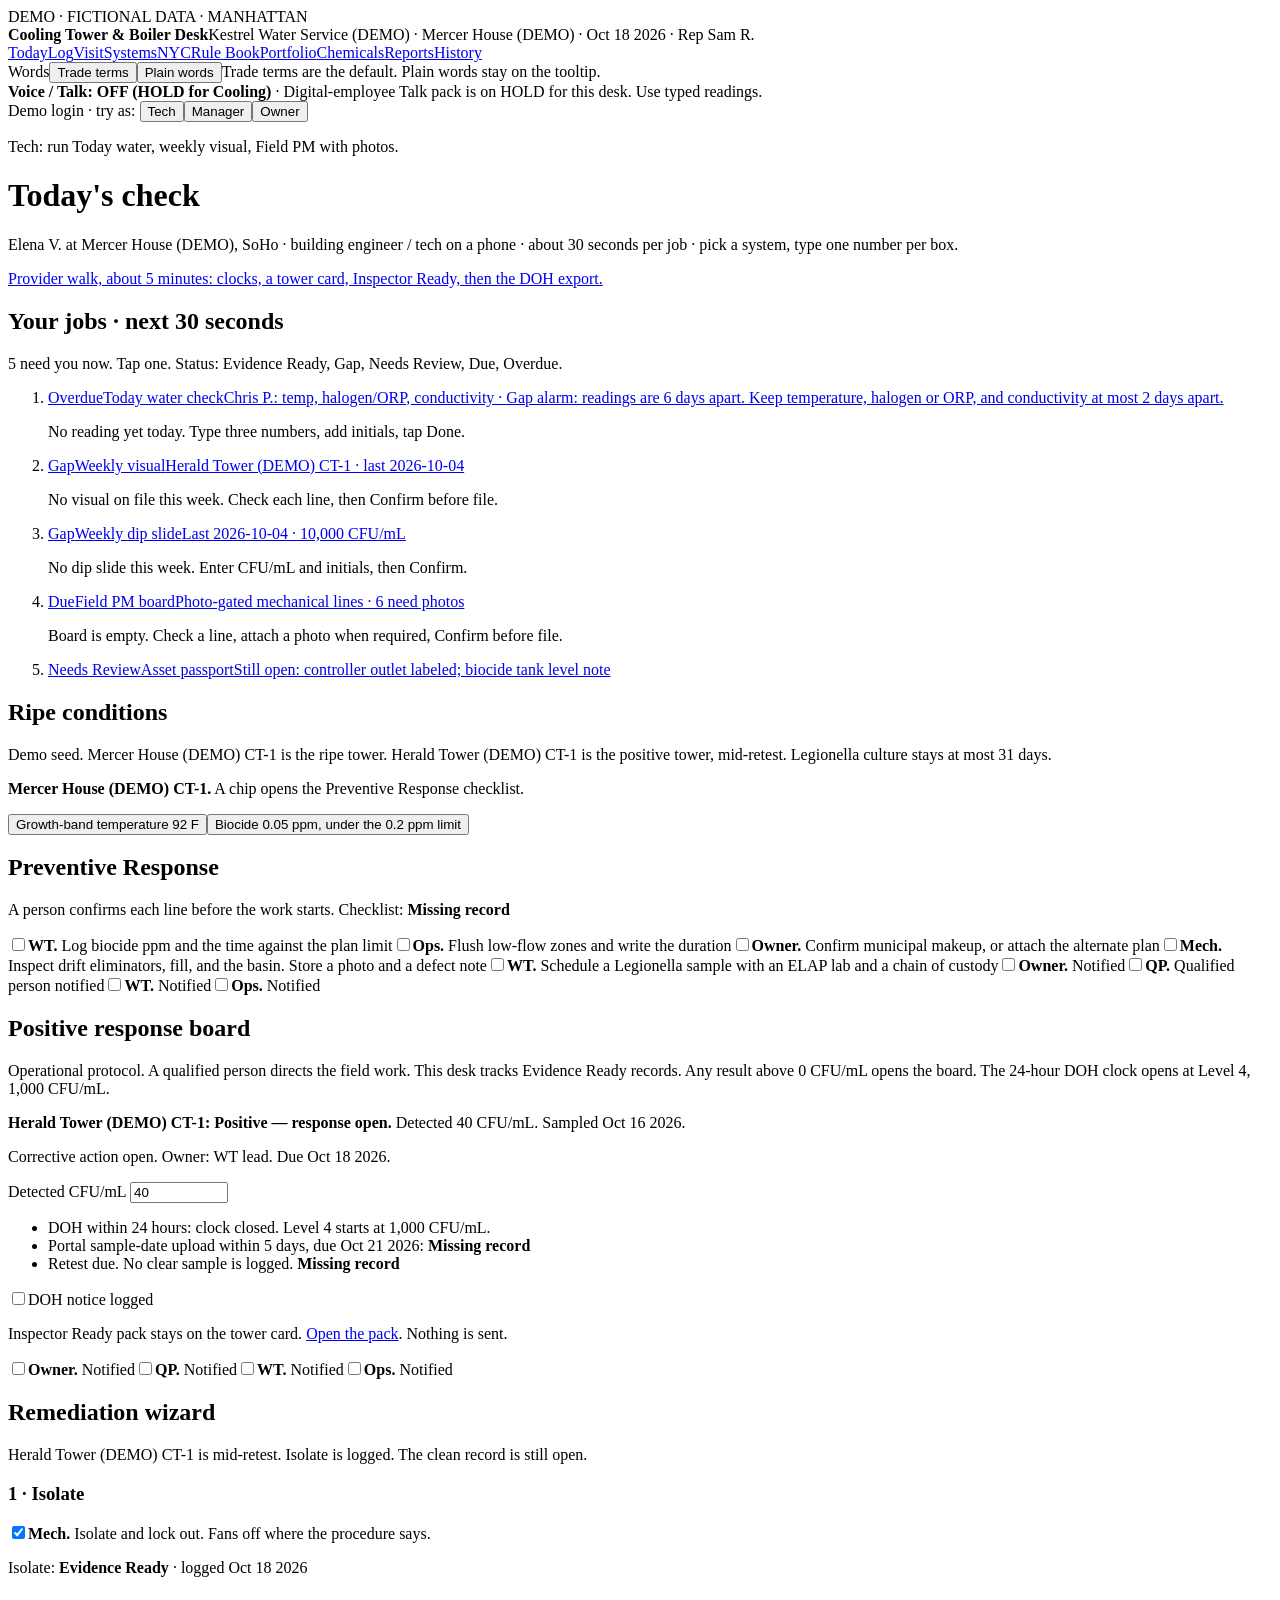
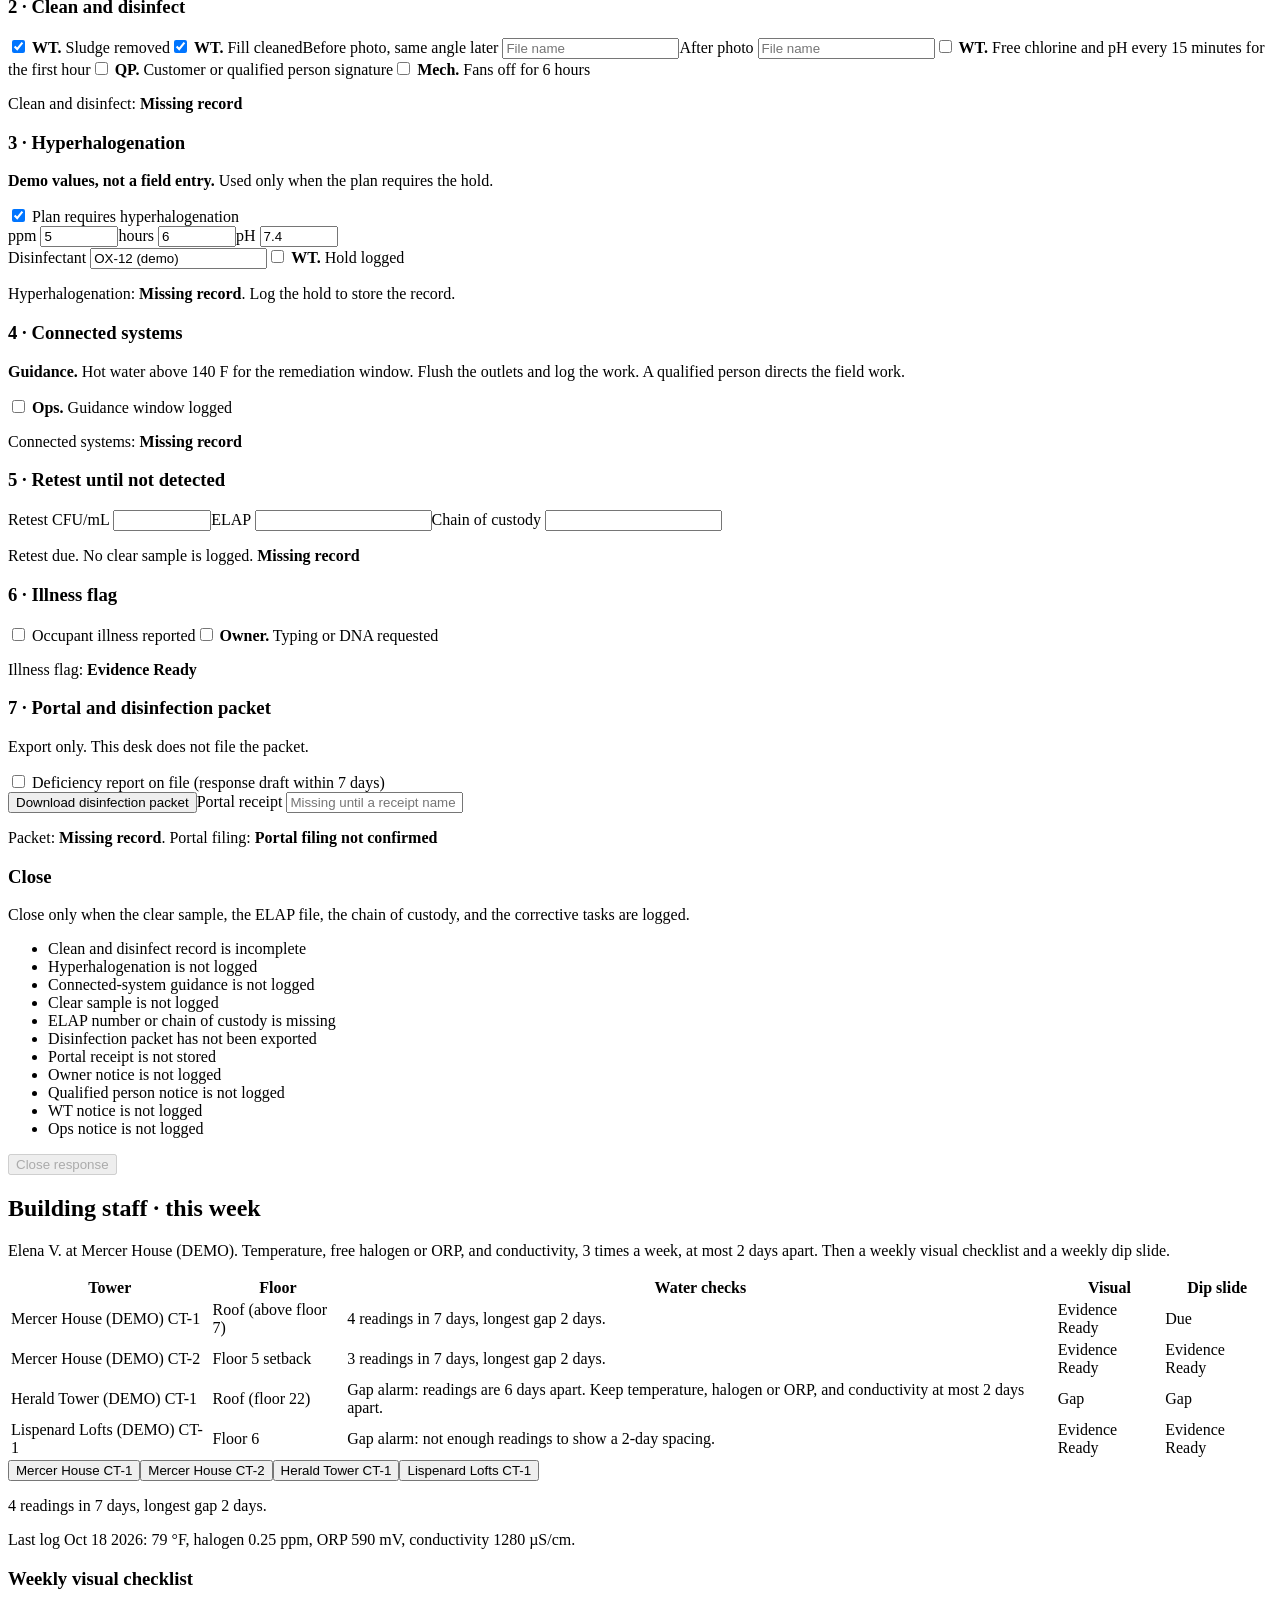
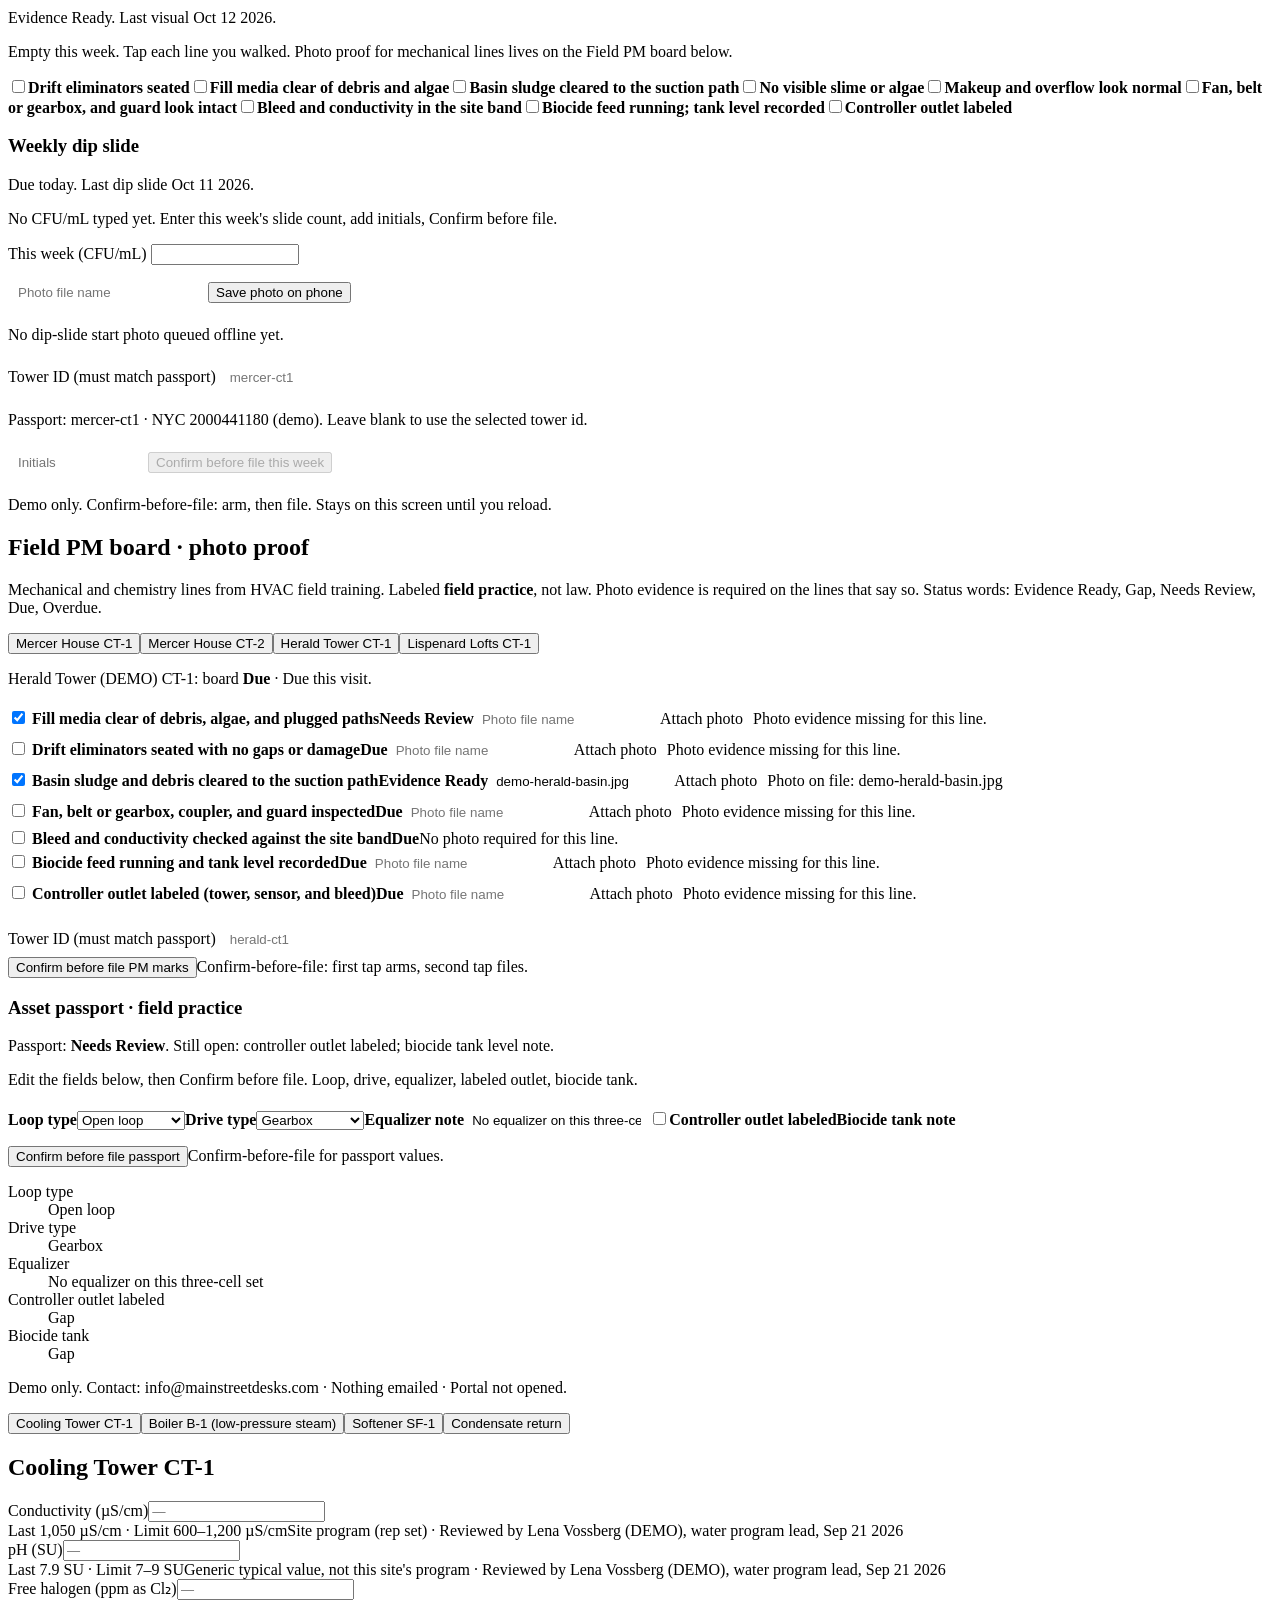
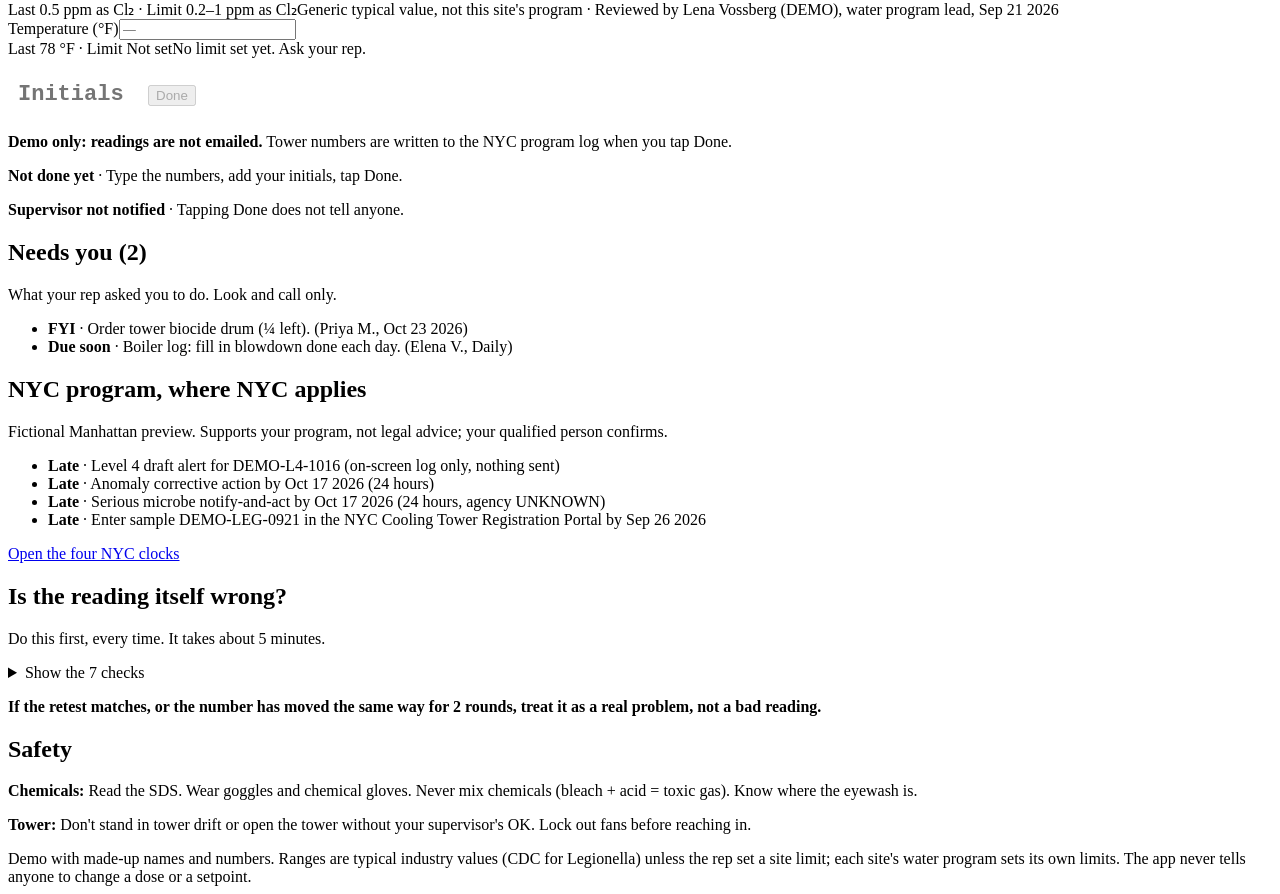
==== index.html @ 72e8cd44 "Publish Cooling Desk static demo (Rule Book PR #28 abe7188) Demo only, fictional data. Built from cl" ====
<!DOCTYPE html><html lang="en"><head><meta charSet="utf-8"/><meta name="viewport" content="width=device-width, initial-scale=1"/><link rel="stylesheet" href="/cooling-desk-demo/assets/index-Dlu_8GxB.css" data-precedence="default"/><title>Cooling Tower &amp; Boiler Desk</title><meta name="robots" content="noindex, nofollow, noarchive"/><meta property="og:image" content="/cooling-desk-demo/photos/share-1200x630.jpg"/><link rel="modulepreload" href="/cooling-desk-demo/assets/index-DWi6XUyh.js"/><link rel="modulepreload" href="/cooling-desk-demo/assets/status-q7ZFo-K3.js"/><link rel="modulepreload" href="/cooling-desk-demo/assets/react-Bwcq5O0Y.js"/><link rel="modulepreload" href="/cooling-desk-demo/assets/preload-helper-mCQ09NDj.js"/><link rel="modulepreload" href="/cooling-desk-demo/assets/link-CQP1Rr4Y.js"/><link rel="modulepreload" href="/cooling-desk-demo/assets/nyc-desk-ckcRdlSN.js"/><link rel="modulepreload" href="/cooling-desk-demo/assets/routes-BZ3eyLJe.js"/><link rel="modulepreload" href="/cooling-desk-demo/assets/nyc-program-DyBsyWYb.js"/><link rel="modulepreload" href="/cooling-desk-demo/assets/catalog-DqLY3z9L.js"/><link rel="modulepreload" href="/cooling-desk-demo/assets/field-pm-ClM4N1kb.js"/><link rel="modulepreload" href="/cooling-desk-demo/assets/trouble-Dst4PBCI.js"/><link rel="modulepreload" href="/cooling-desk-demo/assets/report-CVEdHFeo.js"/></head><body><div class="demo">DEMO · FICTIONAL DATA · MANHATTAN</div><header class="top"><b>Cooling Tower &amp; Boiler Desk</b><span>Kestrel Water Service (DEMO)<!-- --> · <!-- -->Mercer House (DEMO)<!-- --> · <!-- -->Oct 18 2026<!-- --> · Rep <!-- -->Sam R.</span></header><nav class="tabs" aria-label="Tabs"><a class="active" href="/cooling-desk-demo/" data-status="active" aria-current="page">Today</a><a href="/cooling-desk-demo/log">Log</a><a href="/cooling-desk-demo/visit">Visit</a><a href="/cooling-desk-demo/systems">Systems</a><a href="/cooling-desk-demo/nyc">NYC</a><a href="/cooling-desk-demo/rulebook">Rule Book</a><a href="/cooling-desk-demo/portfolio">Portfolio</a><a href="/cooling-desk-demo/chemicals">Chemicals</a><a href="/cooling-desk-demo/reports">Reports</a><a href="/cooling-desk-demo/history">History</a></nav><div class="vocab-bar" role="group" aria-label="Vocabulary"><span>Words</span><button type="button" aria-pressed="true">Trade terms</button><button type="button" aria-pressed="false">Plain words</button><span class="sub">Trade terms are the default. Plain words stay on the tooltip.</span></div><div class="talk-hold" data-testid="talk-hold" data-talk-enabled="false" role="status"><b>Voice / Talk: OFF (HOLD for Cooling)</b><span> · Digital-employee Talk pack is on HOLD for this desk. Use typed readings.</span></div><main><div class="demo-picker" data-demo-role-picker="one-tap" data-testid="demo-login"><span>Demo login · try as:</span> <button type="button" aria-pressed="true" data-testid="demo-role-tech">Tech</button><button type="button" aria-pressed="false" data-testid="demo-role-manager">Manager</button><button type="button" aria-pressed="false" data-testid="demo-role-owner">Owner</button><p class="sub" data-testid="demo-role-hint">Tech: run Today water, weekly visual, Field PM with photos.</p></div><!--$--><h1>Today&#x27;s check</h1><p class="sub">Elena V.<!-- --> at <!-- -->Mercer House (DEMO)<!-- -->, SoHo · building engineer / tech on a phone · about 30 seconds per job · pick a system, type one number per box.</p><p class="sub"><a href="/cooling-desk-demo/portfolio">Provider walk, about 5 minutes: clocks, a tower card, Inspector Ready, then the DOH export.</a></p><section class="card daily-jobs" aria-label="Today jobs" data-testid="daily-jobs"><h2>Your jobs · next 30 seconds</h2><p class="sub">5 need you now. Tap one. Status: Evidence Ready, Gap, Needs Review, Due, Overdue.</p><ol class="job-list"><li data-testid="job-water-check"><a href="/#today-water" class="job-link"><span class="job-word overdue">Overdue</span><span class="job-title">Today water check</span><span class="job-detail">Chris P.: temp, halogen/ORP, conductivity · Gap alarm: readings are 6 days apart. Keep temperature, halogen or ORP, and conductivity at most 2 days apart.</span></a><p class="empty-teach" data-testid="empty-water-check">No reading yet today. Type three numbers, add initials, tap Done.</p></li><li data-testid="job-weekly-visual"><a href="/#staff-week" class="job-link"><span class="job-word gap">Gap</span><span class="job-title">Weekly visual</span><span class="job-detail">Herald Tower (DEMO) CT-1 · last 2026-10-04</span></a><p class="empty-teach" data-testid="empty-weekly-visual">No visual on file this week. Check each line, then Confirm before file.</p></li><li data-testid="job-dip-slide"><a href="/#staff-week" class="job-link"><span class="job-word gap">Gap</span><span class="job-title">Weekly dip slide</span><span class="job-detail">Last 2026-10-04 · 10,000 CFU/mL</span></a><p class="empty-teach" data-testid="empty-dip-slide">No dip slide this week. Enter CFU/mL and initials, then Confirm.</p></li><li data-testid="job-field-pm"><a href="/#field-pm" class="job-link"><span class="job-word due">Due</span><span class="job-title">Field PM board</span><span class="job-detail">Photo-gated mechanical lines · 6 need photos</span></a><p class="empty-teach" data-testid="empty-field-pm">Board is empty. Check a line, attach a photo when required, Confirm before file.</p></li><li data-testid="job-passport"><a href="/#field-pm" class="job-link"><span class="job-word review">Needs Review</span><span class="job-title">Asset passport</span><span class="job-detail">Still open: controller outlet labeled; biocide tank level note</span></a></li></ol></section><section class="card" id="ripe" aria-label="Ripe conditions" data-testid="ripe-strip"><h2>Ripe conditions</h2><p>Demo seed. <!-- -->Mercer House (DEMO)<!-- --> <!-- -->CT-1<!-- --> is the ripe tower. <!-- -->Herald Tower (DEMO)<!-- --> <!-- -->CT-1<!-- --> is the positive tower, mid-retest. Legionella culture stays at most 31 days.</p><p><b>Mercer House (DEMO)<!-- --> <!-- -->CT-1<!-- -->.</b> A chip opens the Preventive Response checklist.</p><div class="row"><button type="button" class="chip amber" data-testid="ripe-temp">Growth-band temperature 92 F</button><button type="button" class="chip red" data-testid="ripe-biocide">Biocide 0.05 ppm, under the 0.2 ppm limit</button></div></section><section class="card" id="preventive" aria-label="Preventive Response" data-testid="preventive-response"><h2>Preventive Response</h2><p>A person confirms each line before the work starts. Checklist: <b>Missing record</b></p><label class="row"><input type="checkbox"/><b>WT<!-- -->.</b> <!-- -->Log biocide ppm and the time against the plan limit</label><label class="row"><input type="checkbox"/><b>Ops<!-- -->.</b> <!-- -->Flush low-flow zones and write the duration</label><label class="row"><input type="checkbox"/><b>Owner<!-- -->.</b> <!-- -->Confirm municipal makeup, or attach the alternate plan</label><label class="row"><input type="checkbox"/><b>Mech<!-- -->.</b> <!-- -->Inspect drift eliminators, fill, and the basin. Store a photo and a defect note</label><label class="row"><input type="checkbox"/><b>WT<!-- -->.</b> <!-- -->Schedule a Legionella sample with an ELAP lab and a chain of custody</label><label class="row"><input type="checkbox"/><b>Owner<!-- -->.</b> <!-- -->Notified</label><label class="row"><input type="checkbox"/><b>QP<!-- -->.</b> <!-- -->Qualified person notified</label><label class="row"><input type="checkbox"/><b>WT<!-- -->.</b> <!-- -->Notified</label><label class="row"><input type="checkbox"/><b>Ops<!-- -->.</b> <!-- -->Notified</label></section><section class="card" id="positive-board" aria-label="Positive response board" data-testid="positive-board"><h2>Positive response board</h2><p>Operational protocol. A qualified person directs the field work. This desk tracks Evidence Ready records. Any result above 0 CFU/mL opens the board. The 24-hour DOH clock opens at Level 4, 1,000 CFU/mL.</p><p><b>Herald Tower (DEMO)<!-- --> <!-- -->CT-1<!-- -->: <!-- -->Positive — response open<!-- -->.</b> Detected <!-- -->40<!-- --> CFU/mL. Sampled <!-- -->Oct 16 2026<!-- -->.</p><p>Corrective action open. Owner: WT lead. Due <!-- -->Oct 18 2026<!-- -->.</p><label>Detected CFU/mL <input aria-label="Detected CFU" style="width:90px" value="40"/></label><ul><li>DOH within 24 hours: clock closed. Level 4 starts at 1,000 CFU/mL.</li><li>Portal sample-date upload within 5 days, due <!-- -->Oct 21 2026<!-- -->: <b>Missing record</b></li><li>Retest due. No clear sample is logged.<!-- --> <b>Missing record</b></li></ul><label class="row"><input type="checkbox"/>DOH notice logged</label><p>Inspector Ready pack stays on the tower card. <a href="/cooling-desk-demo/portfolio#inspector">Open the pack</a>. Nothing is sent.</p><label class="row"><input type="checkbox"/><b>Owner<!-- -->.</b> Notified</label><label class="row"><input type="checkbox"/><b>QP<!-- -->.</b> Notified</label><label class="row"><input type="checkbox"/><b>WT<!-- -->.</b> Notified</label><label class="row"><input type="checkbox"/><b>Ops<!-- -->.</b> Notified</label></section><section class="card" id="remediation" aria-label="Remediation wizard" data-testid="remediation-wizard"><h2>Remediation wizard</h2><p>Herald Tower (DEMO)<!-- --> <!-- -->CT-1<!-- --> is mid-retest. Isolate is logged. The clean record is still open.</p><h3>1 · Isolate</h3><label class="row"><input type="checkbox" checked=""/><b>Mech.</b> Isolate and lock out. Fans off where the procedure says.</label><p>Isolate: <b>Evidence Ready</b> · logged Oct 18 2026</p><h3>2 · Clean and disinfect</h3><label class="row"><input type="checkbox" checked=""/> <b>WT.</b> Sludge removed</label><label class="row"><input type="checkbox" checked=""/> <b>WT.</b> Fill cleaned</label><label>Before photo, same angle later <input aria-label="Before photo" placeholder="File name" value=""/></label><label>After photo <input aria-label="After photo" placeholder="File name" value=""/></label><label class="row"><input type="checkbox"/> <b>WT.</b> Free chlorine and pH every 15 minutes for the first hour</label><label class="row"><input type="checkbox"/> <b>QP.</b> Customer or qualified person signature</label><label class="row"><input type="checkbox"/> <b>Mech.</b> Fans off for 6 hours</label><p>Clean and disinfect: <b>Missing record</b></p><h3>3 · Hyperhalogenation</h3><p><b>Demo values, not a field entry.</b> Used only when the plan requires the hold.</p><label class="row"><input type="checkbox" checked=""/> Plan requires hyperhalogenation</label><div class="row"><label>ppm <input aria-label="Hyper ppm" style="width:70px" value="5"/></label><label>hours <input aria-label="Hyper hours" style="width:70px" value="6"/></label><label>pH <input aria-label="Hyper pH" style="width:70px" value="7.4"/></label></div><label>Disinfectant <input aria-label="Disinfectant" value="OX-12 (demo)"/></label><label class="row"><input type="checkbox"/> <b>WT.</b> Hold logged</label><p>Hyperhalogenation: <b>Missing record</b>. <!-- -->Log the hold to store the record.</p><h3>4 · Connected systems</h3><p><b>Guidance.</b> Hot water above 140 F for the remediation window. Flush the outlets and log the work. A qualified person directs the field work.</p><label class="row"><input type="checkbox"/> <b>Ops.</b> Guidance window logged</label><p>Connected systems: <b>Missing record</b></p><h3>5 · Retest until not detected</h3><div class="row"><label>Retest CFU/mL <input aria-label="Retest CFU" style="width:90px" value=""/></label><label>ELAP <input aria-label="Retest ELAP" value=""/></label><label>Chain of custody <input aria-label="Retest chain of custody" value=""/></label></div><p>Retest due. No clear sample is logged.<!-- --> <b>Missing record</b></p><h3>6 · Illness flag</h3><label class="row"><input type="checkbox"/> Occupant illness reported</label><label class="row"><input type="checkbox"/> <b>Owner.</b> Typing or DNA requested</label><p>Illness flag: <b>Evidence Ready</b></p><h3>7 · Portal and disinfection packet</h3><p>Export only. This desk does not file the packet.</p><label class="row"><input type="checkbox"/> Deficiency report on file (response draft within 7 days)</label><div class="row"><button type="button" class="btn">Download disinfection packet</button><label>Portal receipt <input aria-label="Portal receipt" placeholder="Missing until a receipt name is stored" value=""/></label></div><p>Packet: <b>Missing record</b>. Portal filing: <b>Portal filing not confirmed</b></p><h3>Close</h3><p>Close only when the clear sample, the ELAP file, the chain of custody, and the corrective tasks are logged.</p><ul data-testid="close-gaps"><li>Clean and disinfect record is incomplete</li><li>Hyperhalogenation is not logged</li><li>Connected-system guidance is not logged</li><li>Clear sample is not logged</li><li>ELAP number or chain of custody is missing</li><li>Disinfection packet has not been exported</li><li>Portal receipt is not stored</li><li>Owner notice is not logged</li><li>Qualified person notice is not logged</li><li>WT notice is not logged</li><li>Ops notice is not logged</li></ul><button type="button" class="btn primary" disabled="">Close response</button></section><div id="staff-week"><section class="card" aria-label="Building staff week" data-testid="staff-week"><h2>Building staff · this week</h2><p>Elena V.<!-- --> at <!-- -->Mercer House (DEMO)<!-- -->. Temperature, free halogen or ORP, and conductivity, 3 times a week, at most 2 days apart. Then a weekly visual checklist and a weekly dip slide.</p><div class="scroll"><table><thead><tr><th>Tower</th><th>Floor</th><th>Water checks</th><th>Visual</th><th>Dip slide</th></tr></thead><tbody><tr><td>Mercer House (DEMO)<!-- --> <!-- -->CT-1</td><td>Roof (above floor 7)</td><td>4 readings in 7 days, longest gap 2 days.</td><td>Evidence Ready</td><td>Due</td></tr><tr><td>Mercer House (DEMO)<!-- --> <!-- -->CT-2</td><td>Floor 5 setback</td><td>3 readings in 7 days, longest gap 2 days.</td><td>Evidence Ready</td><td>Evidence Ready</td></tr><tr><td>Herald Tower (DEMO)<!-- --> <!-- -->CT-1</td><td>Roof (floor 22)</td><td>Gap alarm: readings are 6 days apart. Keep temperature, halogen or ORP, and conductivity at most 2 days apart.</td><td>Gap</td><td>Gap</td></tr><tr><td>Lispenard Lofts (DEMO)<!-- --> <!-- -->CT-1</td><td>Floor 6</td><td>Gap alarm: not enough readings to show a 2-day spacing.</td><td>Evidence Ready</td><td>Evidence Ready</td></tr></tbody></table></div><div class="sys-pick" role="group" aria-label="Tower for this week"><button type="button" aria-pressed="true">Mercer House<!-- --> <!-- -->CT-1</button><button type="button" aria-pressed="false">Mercer House<!-- --> <!-- -->CT-2</button><button type="button" aria-pressed="false">Herald Tower<!-- --> <!-- -->CT-1</button><button type="button" aria-pressed="false">Lispenard Lofts<!-- --> <!-- -->CT-1</button></div><p data-testid="gap-ok">4 readings in 7 days, longest gap 2 days.</p><p>Last log <!-- -->Oct 18 2026<!-- -->: <!-- -->79<!-- --> °F, halogen <!-- -->0.25<!-- --> ppm, ORP <!-- -->590<!-- --> mV, conductivity <!-- -->1280<!-- --> µS/cm.</p><h3>Weekly visual checklist</h3><p>Evidence Ready. Last visual Oct 12 2026.</p><p class="empty-teach" data-testid="visual-empty">Empty this week. Tap each line you walked. Photo proof for mechanical lines lives on the Field PM board below.</p><label class="row" style="font-weight:600"><input type="checkbox"/>Drift eliminators seated</label><label class="row" style="font-weight:600"><input type="checkbox"/>Fill media clear of debris and algae</label><label class="row" style="font-weight:600"><input type="checkbox"/>Basin sludge cleared to the suction path</label><label class="row" style="font-weight:600"><input type="checkbox"/>No visible slime or algae</label><label class="row" style="font-weight:600"><input type="checkbox"/>Makeup and overflow look normal</label><label class="row" style="font-weight:600"><input type="checkbox"/>Fan, belt or gearbox, and guard look intact</label><label class="row" style="font-weight:600"><input type="checkbox"/>Bleed and conductivity in the site band</label><label class="row" style="font-weight:600"><input type="checkbox"/>Biocide feed running; tank level recorded</label><label class="row" style="font-weight:600"><input type="checkbox"/>Controller outlet labeled</label><h3>Weekly dip slide</h3><p>Due today. Last dip slide Oct 11 2026.</p><p class="empty-teach" data-testid="dip-empty">No CFU/mL typed yet. Enter this week&#x27;s slide count, add initials, Confirm before file.</p><label>This week (CFU/mL)<!-- --> <input aria-label="Dip slide" inputMode="numeric" style="width:140px" value=""/></label><div class="row" style="margin-top:10px" data-testid="dip-photo-offline"><input aria-label="Dip slide start photo" placeholder="Photo file name" style="width:180px;padding:10px;border:2px solid var(--line);border-radius:10px" value=""/><button type="button" class="btn" data-testid="dip-photo-save">Save photo on phone</button></div><p class="sub" data-testid="dip-photo-state">No dip-slide start photo queued offline yet.</p><label style="display:block;margin-top:10px">Tower ID (must match passport)<!-- --> <input aria-label="Tower ID for save" data-testid="tower-id-input" placeholder="mercer-ct1" style="width:200px;padding:10px;border:2px solid var(--line);border-radius:10px" value=""/></label><p class="sub">Passport: <!-- -->mercer-ct1<!-- --> · NYC <!-- -->2000441180 (demo)<!-- -->. Leave blank to use the selected tower id.</p><div class="row" style="margin-top:10px"><input aria-label="Staff initials" placeholder="Initials" style="width:120px;padding:10px;border:2px solid var(--line);border-radius:10px" value=""/><button type="button" class="btn primary" data-testid="staff-week-confirm" disabled="">Confirm before file this week</button></div><p class="sub" data-testid="staff-week-state">Demo only. Confirm-before-file: arm, then file. Stays on this screen until you reload.</p></section></div><div id="field-pm"><section class="card" aria-label="Field PM checklist" data-testid="field-pm"><h2>Field PM board · photo proof</h2><p>Mechanical and chemistry lines from HVAC field training. Labeled <b>field practice</b>, not law. Photo evidence is required on the lines that say so. Status words: Evidence Ready, Gap, Needs Review, Due, Overdue.</p><div class="sys-pick" role="group" aria-label="Tower for field PM"><button type="button" aria-pressed="false">Mercer House<!-- --> <!-- -->CT-1</button><button type="button" aria-pressed="false">Mercer House<!-- --> <!-- -->CT-2</button><button type="button" aria-pressed="true">Herald Tower<!-- --> <!-- -->CT-1</button><button type="button" aria-pressed="false">Lispenard Lofts<!-- --> <!-- -->CT-1</button></div><p data-testid="field-pm-board">Herald Tower (DEMO)<!-- --> <!-- -->CT-1<!-- -->: board <b>Due</b> · Due this visit<!-- -->.</p><div class="row field-pm-row" data-testid="field-pm-fill"><label style="font-weight:600"><input type="checkbox" checked=""/> <!-- -->Fill media clear of debris, algae, and plugged paths</label><span class="job-word review" data-testid="field-pm-word-fill"><b>Needs Review</b></span><input aria-label="Photo for Fill media clear of debris, algae, and plugged paths" placeholder="Photo file name" style="width:160px;padding:8px;border:2px solid var(--line);border-radius:8px" value=""/><label class="btn" style="min-height:40px;padding:6px 10px">Attach photo<input type="file" accept="image/*" capture="environment" hidden="" data-testid="photo-file-fill"/></label><span class="sub">Photo evidence missing for this line.</span></div><div class="row field-pm-row" data-testid="field-pm-drift"><label style="font-weight:600"><input type="checkbox"/> <!-- -->Drift eliminators seated with no gaps or damage</label><span class="job-word due" data-testid="field-pm-word-drift"><b>Due</b></span><input aria-label="Photo for Drift eliminators seated with no gaps or damage" placeholder="Photo file name" style="width:160px;padding:8px;border:2px solid var(--line);border-radius:8px" value=""/><label class="btn" style="min-height:40px;padding:6px 10px">Attach photo<input type="file" accept="image/*" capture="environment" hidden="" data-testid="photo-file-drift"/></label><span class="sub">Photo evidence missing for this line.</span></div><div class="row field-pm-row" data-testid="field-pm-basin"><label style="font-weight:600"><input type="checkbox" checked=""/> <!-- -->Basin sludge and debris cleared to the suction path</label><span class="job-word ready" data-testid="field-pm-word-basin"><b>Evidence Ready</b></span><input aria-label="Photo for Basin sludge and debris cleared to the suction path" placeholder="Photo file name" style="width:160px;padding:8px;border:2px solid var(--line);border-radius:8px" value="demo-herald-basin.jpg"/><label class="btn" style="min-height:40px;padding:6px 10px">Attach photo<input type="file" accept="image/*" capture="environment" hidden="" data-testid="photo-file-basin"/></label><span class="sub">Photo on file: demo-herald-basin.jpg</span></div><div class="row field-pm-row" data-testid="field-pm-fan"><label style="font-weight:600"><input type="checkbox"/> <!-- -->Fan, belt or gearbox, coupler, and guard inspected</label><span class="job-word due" data-testid="field-pm-word-fan"><b>Due</b></span><input aria-label="Photo for Fan, belt or gearbox, coupler, and guard inspected" placeholder="Photo file name" style="width:160px;padding:8px;border:2px solid var(--line);border-radius:8px" value=""/><label class="btn" style="min-height:40px;padding:6px 10px">Attach photo<input type="file" accept="image/*" capture="environment" hidden="" data-testid="photo-file-fan"/></label><span class="sub">Photo evidence missing for this line.</span></div><div class="row field-pm-row" data-testid="field-pm-bleed"><label style="font-weight:600"><input type="checkbox"/> <!-- -->Bleed and conductivity checked against the site band</label><span class="job-word due" data-testid="field-pm-word-bleed"><b>Due</b></span><span class="sub">No photo required for this line.</span></div><div class="row field-pm-row" data-testid="field-pm-biocide"><label style="font-weight:600"><input type="checkbox"/> <!-- -->Biocide feed running and tank level recorded</label><span class="job-word due" data-testid="field-pm-word-biocide"><b>Due</b></span><input aria-label="Photo for Biocide feed running and tank level recorded" placeholder="Photo file name" style="width:160px;padding:8px;border:2px solid var(--line);border-radius:8px" value=""/><label class="btn" style="min-height:40px;padding:6px 10px">Attach photo<input type="file" accept="image/*" capture="environment" hidden="" data-testid="photo-file-biocide"/></label><span class="sub">Photo evidence missing for this line.</span></div><div class="row field-pm-row" data-testid="field-pm-controller"><label style="font-weight:600"><input type="checkbox"/> <!-- -->Controller outlet labeled (tower, sensor, and bleed)</label><span class="job-word due" data-testid="field-pm-word-controller"><b>Due</b></span><input aria-label="Photo for Controller outlet labeled (tower, sensor, and bleed)" placeholder="Photo file name" style="width:160px;padding:8px;border:2px solid var(--line);border-radius:8px" value=""/><label class="btn" style="min-height:40px;padding:6px 10px">Attach photo<input type="file" accept="image/*" capture="environment" hidden="" data-testid="photo-file-controller"/></label><span class="sub">Photo evidence missing for this line.</span></div><div class="row" style="margin-top:12px"><label style="display:block;margin-top:8px">Tower ID (must match passport)<!-- --> <input aria-label="Field PM tower ID" data-testid="field-pm-tower-id" placeholder="herald-ct1" style="width:200px;padding:10px;border:2px solid var(--line);border-radius:10px" value=""/></label><button type="button" class="btn primary" data-testid="field-pm-confirm">Confirm before file PM marks</button><span class="sub" data-testid="field-pm-confirm-state">Confirm-before-file: first tap arms, second tap files.</span></div><h3 id="passport">Asset passport · field practice</h3><p data-testid="passport-status">Passport: <b>Needs Review</b>. Still open: controller outlet labeled; biocide tank level note.</p><p class="empty-teach" data-testid="passport-empty">Edit the fields below, then Confirm before file. Loop, drive, equalizer, labeled outlet, biocide tank.</p><div class="grid two" data-testid="passport-editor"><label class="row" style="font-weight:600">Loop type<select aria-label="Loop type"><option value="">Gap · pick one</option><option value="open" selected="">Open loop</option><option value="closed">Closed loop</option></select></label><label class="row" style="font-weight:600">Drive type<select aria-label="Drive type"><option value="">Gap · pick one</option><option value="gearbox" selected="">Gearbox</option><option value="belt">Belt</option></select></label><label class="row" style="font-weight:600">Equalizer note<input aria-label="Equalizer note" style="flex:1;min-width:160px;padding:8px;border:2px solid var(--line);border-radius:8px" value="No equalizer on this three-cell set"/></label><label class="row" style="font-weight:600"><input type="checkbox"/>Controller outlet labeled</label><label class="row" style="font-weight:600">Biocide tank note<input aria-label="Biocide tank note" style="flex:1;min-width:160px;padding:8px;border:2px solid var(--line);border-radius:8px" value=""/></label></div><div class="row" style="margin-top:10px"><button type="button" class="btn primary" data-testid="passport-confirm">Confirm before file passport</button><span class="sub" data-testid="passport-confirm-state">Confirm-before-file for passport values.</span></div><dl class="asset-dl" data-testid="passport-fields"><div><dt>Loop type</dt><dd>Open loop</dd></div><div><dt>Drive type</dt><dd>Gearbox</dd></div><div><dt>Equalizer</dt><dd>No equalizer on this three-cell set</dd></div><div><dt>Controller outlet labeled</dt><dd>Gap</dd></div><div><dt>Biocide tank</dt><dd>Gap</dd></div></dl><p class="sub">Demo only. Contact: info@mainstreetdesks.com · Nothing emailed · Portal not opened.</p></section></div><div id="today-water"></div><div class="sys-pick" role="group" aria-label="System"><button type="button" aria-pressed="true">Cooling Tower CT-1<!-- --> </button><button type="button" aria-pressed="false">Boiler B-1 (low-pressure steam)<!-- --> </button><button type="button" aria-pressed="false">Softener SF-1<!-- --> </button><button type="button" aria-pressed="false">Condensate return<!-- --> </button></div><div class="grid two"><section class="card" aria-label="Cooling Tower CT-1" data-testid="today-water-card"><h2>Cooling Tower CT-1</h2><div class="reading"><label for="in-ct1-cond" title="Saltiness">Conductivity<!-- --> <span data-testid="unit">(<!-- -->µS/cm<!-- -->)</span></label><span></span><input id="in-ct1-cond" inputMode="decimal" placeholder="—" value=""/><div class="meta">Last <!-- -->1,050 µS/cm<!-- --> · Limit <!-- -->600–1,200<!-- --> µS/cm<span class="limit-src" data-testid="limit-src">Site program (rep set) · Reviewed by Lena Vossberg (DEMO), water program lead, Sep 21 2026</span></div></div><div class="reading"><label for="in-ct1-ph" title="pH">pH<!-- --> <span data-testid="unit">(<!-- -->SU<!-- -->)</span></label><span></span><input id="in-ct1-ph" inputMode="decimal" placeholder="—" value=""/><div class="meta">Last <!-- -->7.9 SU<!-- --> · Limit <!-- -->7–9<!-- --> SU<span class="limit-src" data-testid="limit-src">Generic typical value, not this site&#x27;s program · Reviewed by Lena Vossberg (DEMO), water program lead, Sep 21 2026</span></div></div><div class="reading"><label for="in-ct1-fah" title="Bug killer">Free halogen<!-- --> <span data-testid="unit">(<!-- -->ppm as Cl₂<!-- -->)</span></label><span></span><input id="in-ct1-fah" inputMode="decimal" placeholder="—" value=""/><div class="meta">Last <!-- -->0.5 ppm as Cl₂<!-- --> · Limit <!-- -->0.2–1<!-- --> ppm as Cl₂<span class="limit-src" data-testid="limit-src">Generic typical value, not this site&#x27;s program · Reviewed by Lena Vossberg (DEMO), water program lead, Sep 21 2026</span></div></div><div class="reading"><label for="in-ct1-temp" title="Temperature">Temperature<!-- --> <span data-testid="unit">(<!-- -->°F<!-- -->)</span></label><span></span><input id="in-ct1-temp" inputMode="decimal" placeholder="—" value=""/><div class="meta">Last <!-- -->78 °F<!-- --> · Limit <!-- -->Not set<span class="limit-src" data-testid="limit-src">No limit set yet. Ask your rep.</span></div></div><div class="row" style="margin-top:14px"><input aria-label="Your initials" placeholder="Initials" style="font:700 22px IBM Plex Mono, monospace;width:120px;padding:10px;border:2px solid var(--line);border-radius:10px" value=""/><button type="button" class="btn primary" disabled="">Done</button></div><div class="send-state" data-testid="send-state" aria-live="polite"><p class="demo-note" data-testid="demo-not-stored"><b>Demo only: readings are not emailed.</b> <!-- -->Tower numbers are written to the NYC program log when you tap Done.</p><p data-testid="state-saved"><b>Not done yet</b> · <!-- -->Type the numbers, add your initials, tap Done.</p><p data-testid="state-notified"><b>Supervisor not notified</b> · <!-- -->Tapping Done does not tell anyone.</p></div></section><div><section class="card" aria-label="Needs you"><h2>Needs you (2)</h2><p>What your rep asked you to do. Look and call only.</p><ul><li><b data-tag="FYI">FYI</b> · <!-- -->Order tower biocide drum (¼ left).<!-- --> (<!-- -->Priya M.<!-- -->, <!-- -->Oct 23 2026<!-- -->)</li><li><b data-tag="Due soon">Due soon</b> · <!-- -->Boiler log: fill in blowdown done each day.<!-- --> (<!-- -->Elena V.<!-- -->, <!-- -->Daily<!-- -->)</li></ul></section><section class="card" aria-label="NYC program"><h2>NYC program, where NYC applies</h2><p>Fictional Manhattan preview. <!-- -->Supports your program, not legal advice; your qualified person confirms.</p><ul><li><b>Late</b> · <!-- -->Level 4 draft alert for DEMO-L4-1016 (on-screen log only, nothing sent)</li><li><b>Late</b> · <!-- -->Anomaly corrective action by Oct 17 2026 (24 hours)</li><li><b>Late</b> · <!-- -->Serious microbe notify-and-act by Oct 17 2026 (24 hours, agency UNKNOWN)</li><li><b>Late</b> · <!-- -->Enter sample DEMO-LEG-0921 in the NYC Cooling Tower Registration Portal by Sep 26 2026</li></ul><p><a href="/cooling-desk-demo/nyc#four-clocks">Open the four NYC clocks</a></p></section><section class="card" id="bad-reads" aria-label="Is the reading itself wrong?"><h2>Is the reading itself wrong?</h2><p>Do this first, every time. It takes about 5 minutes.</p><details class="why" data-testid="bad-reads-help"><summary>Show the 7 checks</summary><ul><li>Take a fresh sample. Use a clean bottle rinsed 3 times with the same water. Let the line run about 30 seconds first. Test within 15 minutes (typical). free halogen and sulfite go bad fast. Fill to the top with no air bubbles.</li><li>Check the reagents. Look at the expiration date. Did it change color? Was it stored hot or frozen? If it&#x27;s old, use a new pack.</li><li>Check the meter. Is the probe clean and wet? Was it calibrated when the rep&#x27;s sheet says (pH buffers 4/7/10 are typical; use the conductivity standard your rep gave you)? Is the battery OK?</li><li>Check the temperature. A hot boiler sample must go through the sample cooler first, to room temperature. Hot water reads wrong and can burn you.</li><li>Controller vs handheld: if the two disagree by more than the rep&#x27;s limit (about 10% is typical until the rep sets it), trust neither. Write down both numbers and call the rep. Don&#x27;t recalibrate the controller unless the rep trained you to.</li><li>Known mix-ups (typical): high sulfite or manganese can make a free halogen test read high. Strong color or cloudiness can throw off color tests. If the sample looks odd, write it down.</li><li>Same answer twice? It&#x27;s real. Go to the checks.</li></ul></details><p><b>If the retest matches, or the number has moved the same way for 2 rounds, treat it as a real problem, not a bad reading.</b></p></section><section class="safety" aria-label="Safety"><h2>Safety</h2><p><b>Chemicals<!-- -->:</b> <!-- -->Read the SDS. Wear goggles and chemical gloves. Never mix chemicals (bleach + acid = toxic gas). Know where the eyewash is.</p><p><b>Tower<!-- -->:</b> <!-- -->Don&#x27;t stand in tower drift or open the tower without your supervisor&#x27;s OK. Lock out fans before reaching in.</p></section></div></div><script>(function(a,f){let l;try{l=JSON.parse(sessionStorage.getItem(a)||"{}")}catch{return}const n=l?.[f||history.state?.__TSR_key];let c=!1;for(const t in n){const e=n[t],o=e?.scrollX,s=e?.scrollY;if(Number.isFinite(o)&&Number.isFinite(s)){if(t==="window")scrollTo(o,s),c=!0;else if(t)try{const r=document.querySelector(t);r&&(r.scrollLeft=o,r.scrollTop=s)}catch{}}}if(c)return;const i=location.hash.slice(1);if(i){const t=history.state?.__hashScrollIntoViewOptions??!0;if(t){const e=document.getElementById(i);e&&e.scrollIntoView(t)}return}scrollTo(0,0)})("tsr-scroll-restoration-v1_3");document.currentScript.remove()</script><!--/$--><footer class="foot no-print-keep">Demo with made-up names and numbers. Ranges are typical industry values (CDC for Legionella) unless the rep set a site limit; each site&#x27;s water program sets its own limits. The app never tells anyone to change a dose or a setpoint.</footer></main><script data-tsr-stream-part="">(self.$R=self.$R||{})["tsr"]=[];self.$_TSR={h(){this.hydrated=!0,this.c()},e(){this.streamEnded=!0,this.c()},c(){this.hydrated&&this.streamEnded&&(delete self.$_TSR,delete self.$R.tsr)},p(e){this.initialized?e():this.buffer.push(e)},buffer:[]};$_TSR.router=($R=>$R[0]={manifest:$R[1]={routes:$R[2]={__root__:$R[3]={preloads:$R[4]=["/cooling-desk-demo/assets/index-DWi6XUyh.js","/cooling-desk-demo/assets/status-q7ZFo-K3.js","/cooling-desk-demo/assets/react-Bwcq5O0Y.js","/cooling-desk-demo/assets/preload-helper-mCQ09NDj.js","/cooling-desk-demo/assets/link-CQP1Rr4Y.js","/cooling-desk-demo/assets/nyc-desk-ckcRdlSN.js"],scripts:$R[5]=[$R[6]={attrs:$R[7]={type:"module",async:!0,src:"/cooling-desk-demo/assets/index-DWi6XUyh.js"}}],css:$R[8]=["/cooling-desk-demo/assets/index-Dlu_8GxB.css"]},"/":$R[9]={preloads:$R[10]=["/cooling-desk-demo/assets/routes-BZ3eyLJe.js","/cooling-desk-demo/assets/nyc-program-DyBsyWYb.js","/cooling-desk-demo/assets/catalog-DqLY3z9L.js","/cooling-desk-demo/assets/field-pm-ClM4N1kb.js","/cooling-desk-demo/assets/trouble-Dst4PBCI.js","/cooling-desk-demo/assets/report-CVEdHFeo.js"]}}},matches:$R[11]=[$R[12]={i:"__root__ ",u:1793285258589,s:"success",ssr:!0},$R[13]={i:"  ",u:1793285258589,s:"success",ssr:!0}]})($R["tsr"]);$_TSR.e();{let s=document.currentScript,p;while((p=s.previousElementSibling)&&p.hasAttribute('data-tsr-stream-part'))p.remove();s.remove()}</script><script type="module" async="" src="/cooling-desk-demo/assets/index-DWi6XUyh.js"></script><script>document.currentScript.remove();/*$tsr-stream-boundary*/</script></body></html>
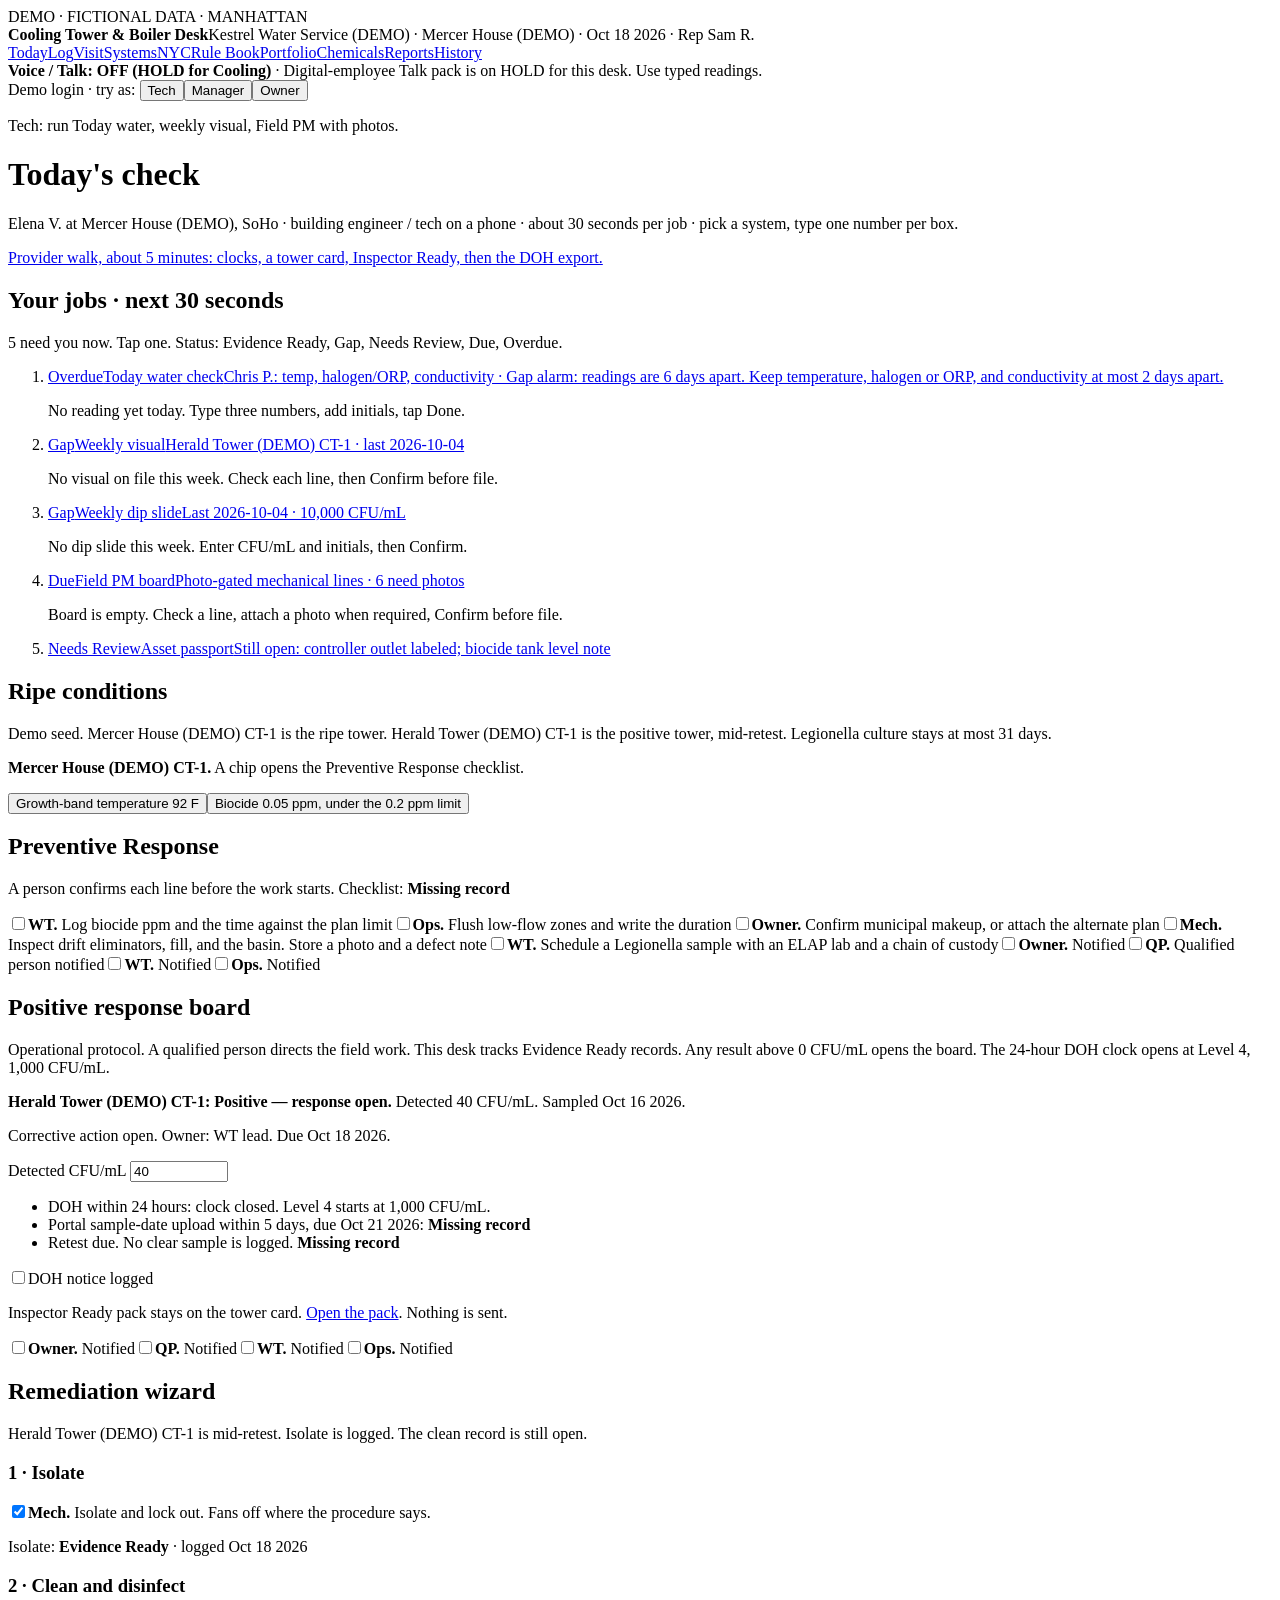
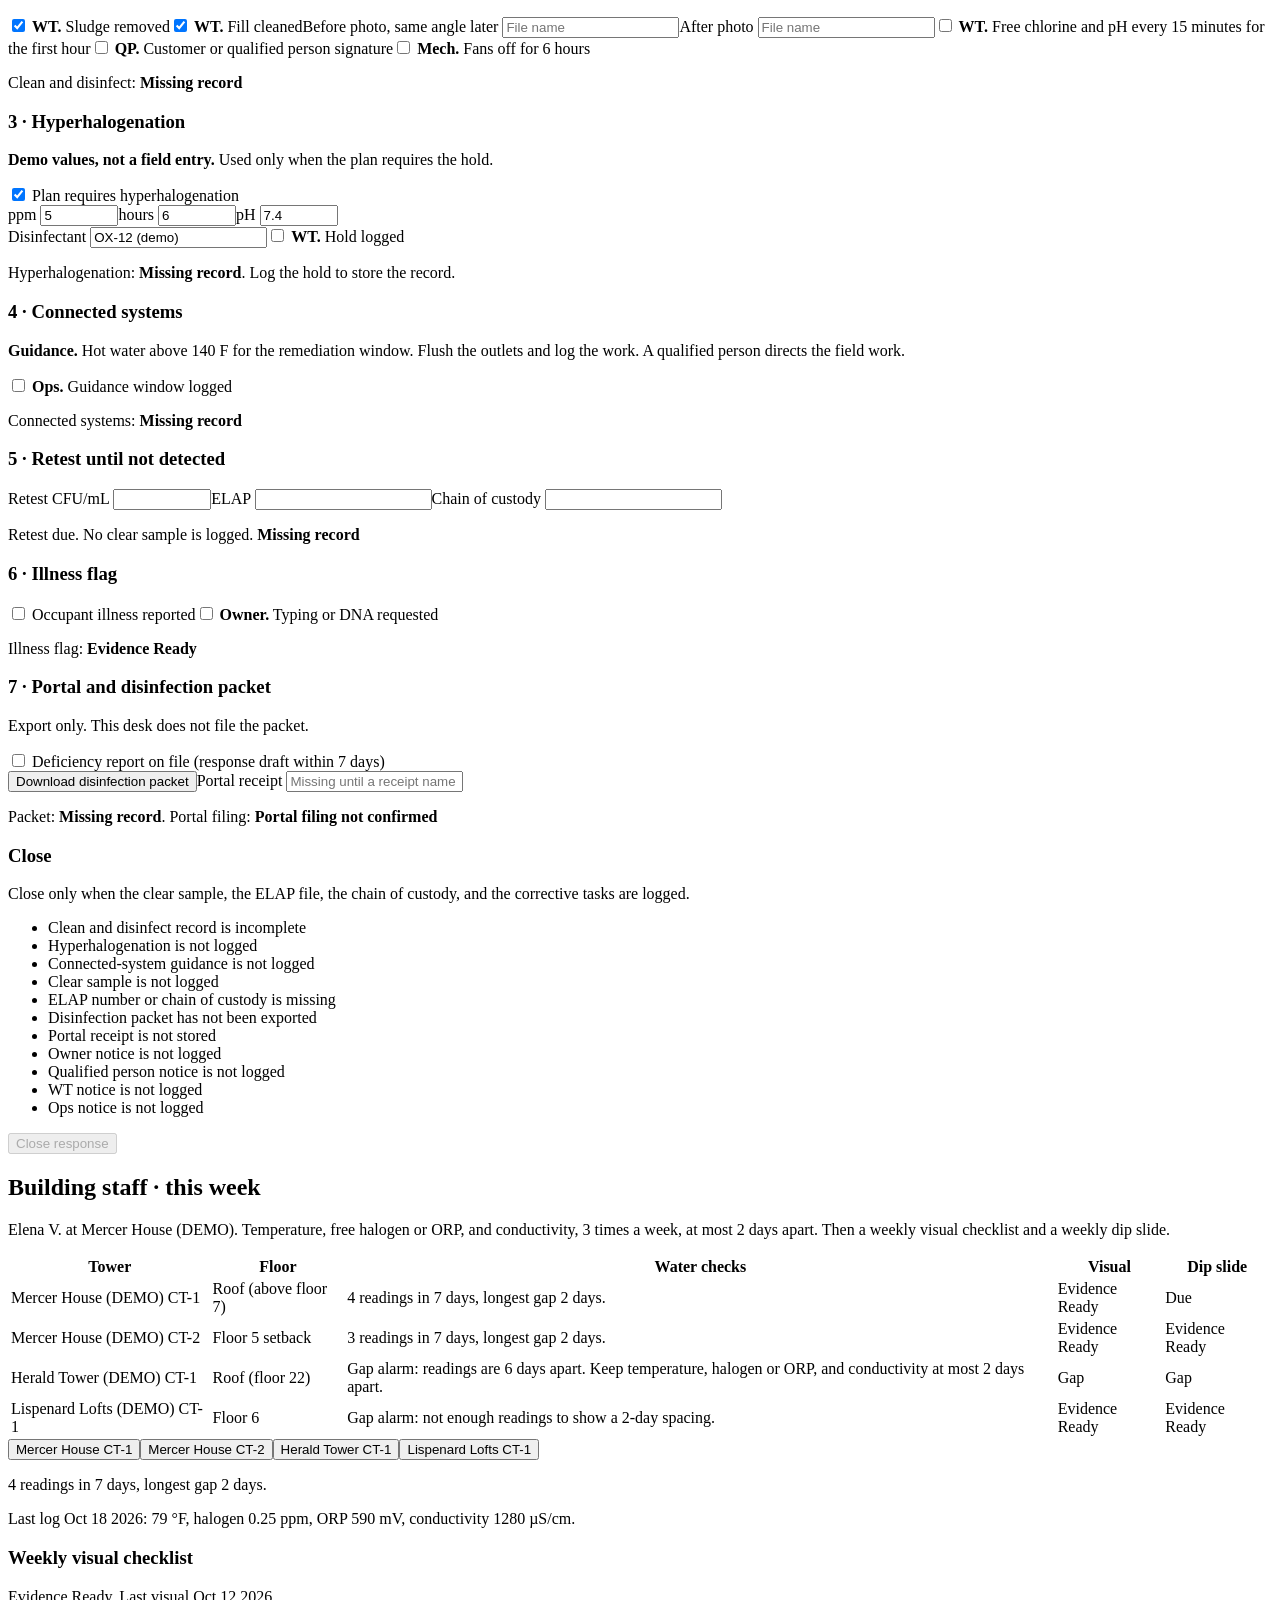
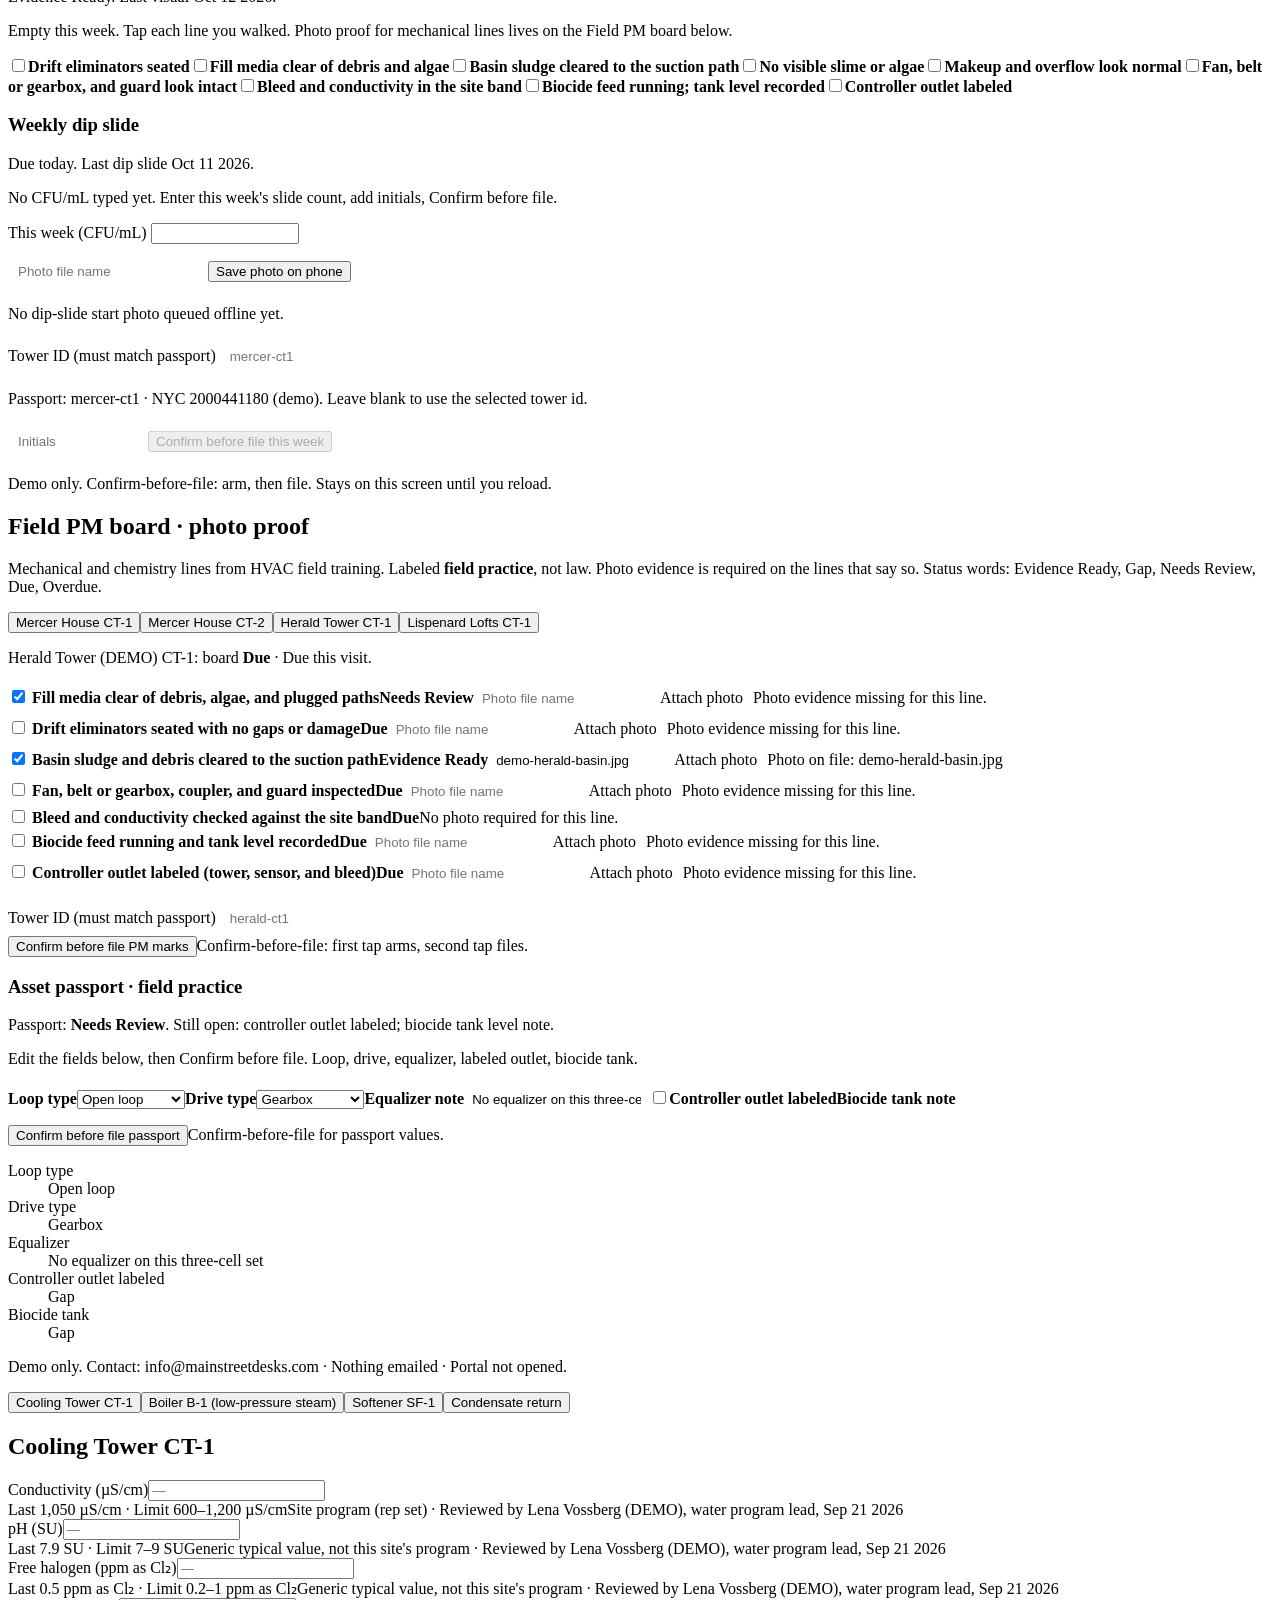
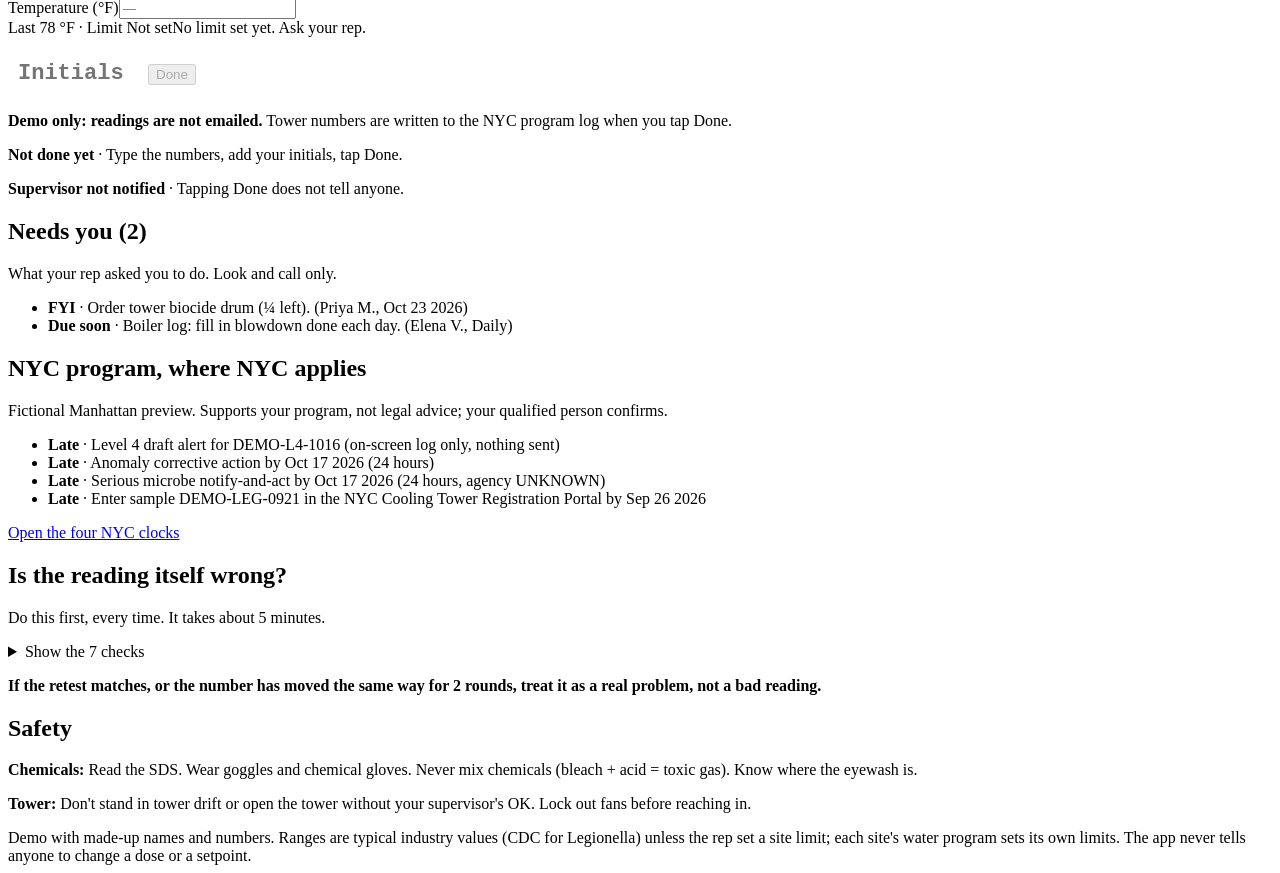
==== commit e8aebd4b: "Republish Cooling Desk static demo (no vocab toggle, bbcb4aa) Demo only, fictional data. Built from " ====
--- a/index.html
+++ b/index.html
@@ -1 +1 @@
-<!DOCTYPE html><html lang="en"><head><meta charSet="utf-8"/><meta name="viewport" content="width=device-width, initial-scale=1"/><link rel="stylesheet" href="/cooling-desk-demo/assets/index-Dlu_8GxB.css" data-precedence="default"/><title>Cooling Tower &amp; Boiler Desk</title><meta name="robots" content="noindex, nofollow, noarchive"/><meta property="og:image" content="/cooling-desk-demo/photos/share-1200x630.jpg"/><link rel="modulepreload" href="/cooling-desk-demo/assets/index-DWi6XUyh.js"/><link rel="modulepreload" href="/cooling-desk-demo/assets/status-q7ZFo-K3.js"/><link rel="modulepreload" href="/cooling-desk-demo/assets/react-Bwcq5O0Y.js"/><link rel="modulepreload" href="/cooling-desk-demo/assets/preload-helper-mCQ09NDj.js"/><link rel="modulepreload" href="/cooling-desk-demo/assets/link-CQP1Rr4Y.js"/><link rel="modulepreload" href="/cooling-desk-demo/assets/nyc-desk-ckcRdlSN.js"/><link rel="modulepreload" href="/cooling-desk-demo/assets/routes-BZ3eyLJe.js"/><link rel="modulepreload" href="/cooling-desk-demo/assets/nyc-program-DyBsyWYb.js"/><link rel="modulepreload" href="/cooling-desk-demo/assets/catalog-DqLY3z9L.js"/><link rel="modulepreload" href="/cooling-desk-demo/assets/field-pm-ClM4N1kb.js"/><link rel="modulepreload" href="/cooling-desk-demo/assets/trouble-Dst4PBCI.js"/><link rel="modulepreload" href="/cooling-desk-demo/assets/report-CVEdHFeo.js"/></head><body><div class="demo">DEMO · FICTIONAL DATA · MANHATTAN</div><header class="top"><b>Cooling Tower &amp; Boiler Desk</b><span>Kestrel Water Service (DEMO)<!-- --> · <!-- -->Mercer House (DEMO)<!-- --> · <!-- -->Oct 18 2026<!-- --> · Rep <!-- -->Sam R.</span></header><nav class="tabs" aria-label="Tabs"><a class="active" href="/cooling-desk-demo/" data-status="active" aria-current="page">Today</a><a href="/cooling-desk-demo/log">Log</a><a href="/cooling-desk-demo/visit">Visit</a><a href="/cooling-desk-demo/systems">Systems</a><a href="/cooling-desk-demo/nyc">NYC</a><a href="/cooling-desk-demo/rulebook">Rule Book</a><a href="/cooling-desk-demo/portfolio">Portfolio</a><a href="/cooling-desk-demo/chemicals">Chemicals</a><a href="/cooling-desk-demo/reports">Reports</a><a href="/cooling-desk-demo/history">History</a></nav><div class="vocab-bar" role="group" aria-label="Vocabulary"><span>Words</span><button type="button" aria-pressed="true">Trade terms</button><button type="button" aria-pressed="false">Plain words</button><span class="sub">Trade terms are the default. Plain words stay on the tooltip.</span></div><div class="talk-hold" data-testid="talk-hold" data-talk-enabled="false" role="status"><b>Voice / Talk: OFF (HOLD for Cooling)</b><span> · Digital-employee Talk pack is on HOLD for this desk. Use typed readings.</span></div><main><div class="demo-picker" data-demo-role-picker="one-tap" data-testid="demo-login"><span>Demo login · try as:</span> <button type="button" aria-pressed="true" data-testid="demo-role-tech">Tech</button><button type="button" aria-pressed="false" data-testid="demo-role-manager">Manager</button><button type="button" aria-pressed="false" data-testid="demo-role-owner">Owner</button><p class="sub" data-testid="demo-role-hint">Tech: run Today water, weekly visual, Field PM with photos.</p></div><!--$--><h1>Today&#x27;s check</h1><p class="sub">Elena V.<!-- --> at <!-- -->Mercer House (DEMO)<!-- -->, SoHo · building engineer / tech on a phone · about 30 seconds per job · pick a system, type one number per box.</p><p class="sub"><a href="/cooling-desk-demo/portfolio">Provider walk, about 5 minutes: clocks, a tower card, Inspector Ready, then the DOH export.</a></p><section class="card daily-jobs" aria-label="Today jobs" data-testid="daily-jobs"><h2>Your jobs · next 30 seconds</h2><p class="sub">5 need you now. Tap one. Status: Evidence Ready, Gap, Needs Review, Due, Overdue.</p><ol class="job-list"><li data-testid="job-water-check"><a href="/#today-water" class="job-link"><span class="job-word overdue">Overdue</span><span class="job-title">Today water check</span><span class="job-detail">Chris P.: temp, halogen/ORP, conductivity · Gap alarm: readings are 6 days apart. Keep temperature, halogen or ORP, and conductivity at most 2 days apart.</span></a><p class="empty-teach" data-testid="empty-water-check">No reading yet today. Type three numbers, add initials, tap Done.</p></li><li data-testid="job-weekly-visual"><a href="/#staff-week" class="job-link"><span class="job-word gap">Gap</span><span class="job-title">Weekly visual</span><span class="job-detail">Herald Tower (DEMO) CT-1 · last 2026-10-04</span></a><p class="empty-teach" data-testid="empty-weekly-visual">No visual on file this week. Check each line, then Confirm before file.</p></li><li data-testid="job-dip-slide"><a href="/#staff-week" class="job-link"><span class="job-word gap">Gap</span><span class="job-title">Weekly dip slide</span><span class="job-detail">Last 2026-10-04 · 10,000 CFU/mL</span></a><p class="empty-teach" data-testid="empty-dip-slide">No dip slide this week. Enter CFU/mL and initials, then Confirm.</p></li><li data-testid="job-field-pm"><a href="/#field-pm" class="job-link"><span class="job-word due">Due</span><span class="job-title">Field PM board</span><span class="job-detail">Photo-gated mechanical lines · 6 need photos</span></a><p class="empty-teach" data-testid="empty-field-pm">Board is empty. Check a line, attach a photo when required, Confirm before file.</p></li><li data-testid="job-passport"><a href="/#field-pm" class="job-link"><span class="job-word review">Needs Review</span><span class="job-title">Asset passport</span><span class="job-detail">Still open: controller outlet labeled; biocide tank level note</span></a></li></ol></section><section class="card" id="ripe" aria-label="Ripe conditions" data-testid="ripe-strip"><h2>Ripe conditions</h2><p>Demo seed. <!-- -->Mercer House (DEMO)<!-- --> <!-- -->CT-1<!-- --> is the ripe tower. <!-- -->Herald Tower (DEMO)<!-- --> <!-- -->CT-1<!-- --> is the positive tower, mid-retest. Legionella culture stays at most 31 days.</p><p><b>Mercer House (DEMO)<!-- --> <!-- -->CT-1<!-- -->.</b> A chip opens the Preventive Response checklist.</p><div class="row"><button type="button" class="chip amber" data-testid="ripe-temp">Growth-band temperature 92 F</button><button type="button" class="chip red" data-testid="ripe-biocide">Biocide 0.05 ppm, under the 0.2 ppm limit</button></div></section><section class="card" id="preventive" aria-label="Preventive Response" data-testid="preventive-response"><h2>Preventive Response</h2><p>A person confirms each line before the work starts. Checklist: <b>Missing record</b></p><label class="row"><input type="checkbox"/><b>WT<!-- -->.</b> <!-- -->Log biocide ppm and the time against the plan limit</label><label class="row"><input type="checkbox"/><b>Ops<!-- -->.</b> <!-- -->Flush low-flow zones and write the duration</label><label class="row"><input type="checkbox"/><b>Owner<!-- -->.</b> <!-- -->Confirm municipal makeup, or attach the alternate plan</label><label class="row"><input type="checkbox"/><b>Mech<!-- -->.</b> <!-- -->Inspect drift eliminators, fill, and the basin. Store a photo and a defect note</label><label class="row"><input type="checkbox"/><b>WT<!-- -->.</b> <!-- -->Schedule a Legionella sample with an ELAP lab and a chain of custody</label><label class="row"><input type="checkbox"/><b>Owner<!-- -->.</b> <!-- -->Notified</label><label class="row"><input type="checkbox"/><b>QP<!-- -->.</b> <!-- -->Qualified person notified</label><label class="row"><input type="checkbox"/><b>WT<!-- -->.</b> <!-- -->Notified</label><label class="row"><input type="checkbox"/><b>Ops<!-- -->.</b> <!-- -->Notified</label></section><section class="card" id="positive-board" aria-label="Positive response board" data-testid="positive-board"><h2>Positive response board</h2><p>Operational protocol. A qualified person directs the field work. This desk tracks Evidence Ready records. Any result above 0 CFU/mL opens the board. The 24-hour DOH clock opens at Level 4, 1,000 CFU/mL.</p><p><b>Herald Tower (DEMO)<!-- --> <!-- -->CT-1<!-- -->: <!-- -->Positive — response open<!-- -->.</b> Detected <!-- -->40<!-- --> CFU/mL. Sampled <!-- -->Oct 16 2026<!-- -->.</p><p>Corrective action open. Owner: WT lead. Due <!-- -->Oct 18 2026<!-- -->.</p><label>Detected CFU/mL <input aria-label="Detected CFU" style="width:90px" value="40"/></label><ul><li>DOH within 24 hours: clock closed. Level 4 starts at 1,000 CFU/mL.</li><li>Portal sample-date upload within 5 days, due <!-- -->Oct 21 2026<!-- -->: <b>Missing record</b></li><li>Retest due. No clear sample is logged.<!-- --> <b>Missing record</b></li></ul><label class="row"><input type="checkbox"/>DOH notice logged</label><p>Inspector Ready pack stays on the tower card. <a href="/cooling-desk-demo/portfolio#inspector">Open the pack</a>. Nothing is sent.</p><label class="row"><input type="checkbox"/><b>Owner<!-- -->.</b> Notified</label><label class="row"><input type="checkbox"/><b>QP<!-- -->.</b> Notified</label><label class="row"><input type="checkbox"/><b>WT<!-- -->.</b> Notified</label><label class="row"><input type="checkbox"/><b>Ops<!-- -->.</b> Notified</label></section><section class="card" id="remediation" aria-label="Remediation wizard" data-testid="remediation-wizard"><h2>Remediation wizard</h2><p>Herald Tower (DEMO)<!-- --> <!-- -->CT-1<!-- --> is mid-retest. Isolate is logged. The clean record is still open.</p><h3>1 · Isolate</h3><label class="row"><input type="checkbox" checked=""/><b>Mech.</b> Isolate and lock out. Fans off where the procedure says.</label><p>Isolate: <b>Evidence Ready</b> · logged Oct 18 2026</p><h3>2 · Clean and disinfect</h3><label class="row"><input type="checkbox" checked=""/> <b>WT.</b> Sludge removed</label><label class="row"><input type="checkbox" checked=""/> <b>WT.</b> Fill cleaned</label><label>Before photo, same angle later <input aria-label="Before photo" placeholder="File name" value=""/></label><label>After photo <input aria-label="After photo" placeholder="File name" value=""/></label><label class="row"><input type="checkbox"/> <b>WT.</b> Free chlorine and pH every 15 minutes for the first hour</label><label class="row"><input type="checkbox"/> <b>QP.</b> Customer or qualified person signature</label><label class="row"><input type="checkbox"/> <b>Mech.</b> Fans off for 6 hours</label><p>Clean and disinfect: <b>Missing record</b></p><h3>3 · Hyperhalogenation</h3><p><b>Demo values, not a field entry.</b> Used only when the plan requires the hold.</p><label class="row"><input type="checkbox" checked=""/> Plan requires hyperhalogenation</label><div class="row"><label>ppm <input aria-label="Hyper ppm" style="width:70px" value="5"/></label><label>hours <input aria-label="Hyper hours" style="width:70px" value="6"/></label><label>pH <input aria-label="Hyper pH" style="width:70px" value="7.4"/></label></div><label>Disinfectant <input aria-label="Disinfectant" value="OX-12 (demo)"/></label><label class="row"><input type="checkbox"/> <b>WT.</b> Hold logged</label><p>Hyperhalogenation: <b>Missing record</b>. <!-- -->Log the hold to store the record.</p><h3>4 · Connected systems</h3><p><b>Guidance.</b> Hot water above 140 F for the remediation window. Flush the outlets and log the work. A qualified person directs the field work.</p><label class="row"><input type="checkbox"/> <b>Ops.</b> Guidance window logged</label><p>Connected systems: <b>Missing record</b></p><h3>5 · Retest until not detected</h3><div class="row"><label>Retest CFU/mL <input aria-label="Retest CFU" style="width:90px" value=""/></label><label>ELAP <input aria-label="Retest ELAP" value=""/></label><label>Chain of custody <input aria-label="Retest chain of custody" value=""/></label></div><p>Retest due. No clear sample is logged.<!-- --> <b>Missing record</b></p><h3>6 · Illness flag</h3><label class="row"><input type="checkbox"/> Occupant illness reported</label><label class="row"><input type="checkbox"/> <b>Owner.</b> Typing or DNA requested</label><p>Illness flag: <b>Evidence Ready</b></p><h3>7 · Portal and disinfection packet</h3><p>Export only. This desk does not file the packet.</p><label class="row"><input type="checkbox"/> Deficiency report on file (response draft within 7 days)</label><div class="row"><button type="button" class="btn">Download disinfection packet</button><label>Portal receipt <input aria-label="Portal receipt" placeholder="Missing until a receipt name is stored" value=""/></label></div><p>Packet: <b>Missing record</b>. Portal filing: <b>Portal filing not confirmed</b></p><h3>Close</h3><p>Close only when the clear sample, the ELAP file, the chain of custody, and the corrective tasks are logged.</p><ul data-testid="close-gaps"><li>Clean and disinfect record is incomplete</li><li>Hyperhalogenation is not logged</li><li>Connected-system guidance is not logged</li><li>Clear sample is not logged</li><li>ELAP number or chain of custody is missing</li><li>Disinfection packet has not been exported</li><li>Portal receipt is not stored</li><li>Owner notice is not logged</li><li>Qualified person notice is not logged</li><li>WT notice is not logged</li><li>Ops notice is not logged</li></ul><button type="button" class="btn primary" disabled="">Close response</button></section><div id="staff-week"><section class="card" aria-label="Building staff week" data-testid="staff-week"><h2>Building staff · this week</h2><p>Elena V.<!-- --> at <!-- -->Mercer House (DEMO)<!-- -->. Temperature, free halogen or ORP, and conductivity, 3 times a week, at most 2 days apart. Then a weekly visual checklist and a weekly dip slide.</p><div class="scroll"><table><thead><tr><th>Tower</th><th>Floor</th><th>Water checks</th><th>Visual</th><th>Dip slide</th></tr></thead><tbody><tr><td>Mercer House (DEMO)<!-- --> <!-- -->CT-1</td><td>Roof (above floor 7)</td><td>4 readings in 7 days, longest gap 2 days.</td><td>Evidence Ready</td><td>Due</td></tr><tr><td>Mercer House (DEMO)<!-- --> <!-- -->CT-2</td><td>Floor 5 setback</td><td>3 readings in 7 days, longest gap 2 days.</td><td>Evidence Ready</td><td>Evidence Ready</td></tr><tr><td>Herald Tower (DEMO)<!-- --> <!-- -->CT-1</td><td>Roof (floor 22)</td><td>Gap alarm: readings are 6 days apart. Keep temperature, halogen or ORP, and conductivity at most 2 days apart.</td><td>Gap</td><td>Gap</td></tr><tr><td>Lispenard Lofts (DEMO)<!-- --> <!-- -->CT-1</td><td>Floor 6</td><td>Gap alarm: not enough readings to show a 2-day spacing.</td><td>Evidence Ready</td><td>Evidence Ready</td></tr></tbody></table></div><div class="sys-pick" role="group" aria-label="Tower for this week"><button type="button" aria-pressed="true">Mercer House<!-- --> <!-- -->CT-1</button><button type="button" aria-pressed="false">Mercer House<!-- --> <!-- -->CT-2</button><button type="button" aria-pressed="false">Herald Tower<!-- --> <!-- -->CT-1</button><button type="button" aria-pressed="false">Lispenard Lofts<!-- --> <!-- -->CT-1</button></div><p data-testid="gap-ok">4 readings in 7 days, longest gap 2 days.</p><p>Last log <!-- -->Oct 18 2026<!-- -->: <!-- -->79<!-- --> °F, halogen <!-- -->0.25<!-- --> ppm, ORP <!-- -->590<!-- --> mV, conductivity <!-- -->1280<!-- --> µS/cm.</p><h3>Weekly visual checklist</h3><p>Evidence Ready. Last visual Oct 12 2026.</p><p class="empty-teach" data-testid="visual-empty">Empty this week. Tap each line you walked. Photo proof for mechanical lines lives on the Field PM board below.</p><label class="row" style="font-weight:600"><input type="checkbox"/>Drift eliminators seated</label><label class="row" style="font-weight:600"><input type="checkbox"/>Fill media clear of debris and algae</label><label class="row" style="font-weight:600"><input type="checkbox"/>Basin sludge cleared to the suction path</label><label class="row" style="font-weight:600"><input type="checkbox"/>No visible slime or algae</label><label class="row" style="font-weight:600"><input type="checkbox"/>Makeup and overflow look normal</label><label class="row" style="font-weight:600"><input type="checkbox"/>Fan, belt or gearbox, and guard look intact</label><label class="row" style="font-weight:600"><input type="checkbox"/>Bleed and conductivity in the site band</label><label class="row" style="font-weight:600"><input type="checkbox"/>Biocide feed running; tank level recorded</label><label class="row" style="font-weight:600"><input type="checkbox"/>Controller outlet labeled</label><h3>Weekly dip slide</h3><p>Due today. Last dip slide Oct 11 2026.</p><p class="empty-teach" data-testid="dip-empty">No CFU/mL typed yet. Enter this week&#x27;s slide count, add initials, Confirm before file.</p><label>This week (CFU/mL)<!-- --> <input aria-label="Dip slide" inputMode="numeric" style="width:140px" value=""/></label><div class="row" style="margin-top:10px" data-testid="dip-photo-offline"><input aria-label="Dip slide start photo" placeholder="Photo file name" style="width:180px;padding:10px;border:2px solid var(--line);border-radius:10px" value=""/><button type="button" class="btn" data-testid="dip-photo-save">Save photo on phone</button></div><p class="sub" data-testid="dip-photo-state">No dip-slide start photo queued offline yet.</p><label style="display:block;margin-top:10px">Tower ID (must match passport)<!-- --> <input aria-label="Tower ID for save" data-testid="tower-id-input" placeholder="mercer-ct1" style="width:200px;padding:10px;border:2px solid var(--line);border-radius:10px" value=""/></label><p class="sub">Passport: <!-- -->mercer-ct1<!-- --> · NYC <!-- -->2000441180 (demo)<!-- -->. Leave blank to use the selected tower id.</p><div class="row" style="margin-top:10px"><input aria-label="Staff initials" placeholder="Initials" style="width:120px;padding:10px;border:2px solid var(--line);border-radius:10px" value=""/><button type="button" class="btn primary" data-testid="staff-week-confirm" disabled="">Confirm before file this week</button></div><p class="sub" data-testid="staff-week-state">Demo only. Confirm-before-file: arm, then file. Stays on this screen until you reload.</p></section></div><div id="field-pm"><section class="card" aria-label="Field PM checklist" data-testid="field-pm"><h2>Field PM board · photo proof</h2><p>Mechanical and chemistry lines from HVAC field training. Labeled <b>field practice</b>, not law. Photo evidence is required on the lines that say so. Status words: Evidence Ready, Gap, Needs Review, Due, Overdue.</p><div class="sys-pick" role="group" aria-label="Tower for field PM"><button type="button" aria-pressed="false">Mercer House<!-- --> <!-- -->CT-1</button><button type="button" aria-pressed="false">Mercer House<!-- --> <!-- -->CT-2</button><button type="button" aria-pressed="true">Herald Tower<!-- --> <!-- -->CT-1</button><button type="button" aria-pressed="false">Lispenard Lofts<!-- --> <!-- -->CT-1</button></div><p data-testid="field-pm-board">Herald Tower (DEMO)<!-- --> <!-- -->CT-1<!-- -->: board <b>Due</b> · Due this visit<!-- -->.</p><div class="row field-pm-row" data-testid="field-pm-fill"><label style="font-weight:600"><input type="checkbox" checked=""/> <!-- -->Fill media clear of debris, algae, and plugged paths</label><span class="job-word review" data-testid="field-pm-word-fill"><b>Needs Review</b></span><input aria-label="Photo for Fill media clear of debris, algae, and plugged paths" placeholder="Photo file name" style="width:160px;padding:8px;border:2px solid var(--line);border-radius:8px" value=""/><label class="btn" style="min-height:40px;padding:6px 10px">Attach photo<input type="file" accept="image/*" capture="environment" hidden="" data-testid="photo-file-fill"/></label><span class="sub">Photo evidence missing for this line.</span></div><div class="row field-pm-row" data-testid="field-pm-drift"><label style="font-weight:600"><input type="checkbox"/> <!-- -->Drift eliminators seated with no gaps or damage</label><span class="job-word due" data-testid="field-pm-word-drift"><b>Due</b></span><input aria-label="Photo for Drift eliminators seated with no gaps or damage" placeholder="Photo file name" style="width:160px;padding:8px;border:2px solid var(--line);border-radius:8px" value=""/><label class="btn" style="min-height:40px;padding:6px 10px">Attach photo<input type="file" accept="image/*" capture="environment" hidden="" data-testid="photo-file-drift"/></label><span class="sub">Photo evidence missing for this line.</span></div><div class="row field-pm-row" data-testid="field-pm-basin"><label style="font-weight:600"><input type="checkbox" checked=""/> <!-- -->Basin sludge and debris cleared to the suction path</label><span class="job-word ready" data-testid="field-pm-word-basin"><b>Evidence Ready</b></span><input aria-label="Photo for Basin sludge and debris cleared to the suction path" placeholder="Photo file name" style="width:160px;padding:8px;border:2px solid var(--line);border-radius:8px" value="demo-herald-basin.jpg"/><label class="btn" style="min-height:40px;padding:6px 10px">Attach photo<input type="file" accept="image/*" capture="environment" hidden="" data-testid="photo-file-basin"/></label><span class="sub">Photo on file: demo-herald-basin.jpg</span></div><div class="row field-pm-row" data-testid="field-pm-fan"><label style="font-weight:600"><input type="checkbox"/> <!-- -->Fan, belt or gearbox, coupler, and guard inspected</label><span class="job-word due" data-testid="field-pm-word-fan"><b>Due</b></span><input aria-label="Photo for Fan, belt or gearbox, coupler, and guard inspected" placeholder="Photo file name" style="width:160px;padding:8px;border:2px solid var(--line);border-radius:8px" value=""/><label class="btn" style="min-height:40px;padding:6px 10px">Attach photo<input type="file" accept="image/*" capture="environment" hidden="" data-testid="photo-file-fan"/></label><span class="sub">Photo evidence missing for this line.</span></div><div class="row field-pm-row" data-testid="field-pm-bleed"><label style="font-weight:600"><input type="checkbox"/> <!-- -->Bleed and conductivity checked against the site band</label><span class="job-word due" data-testid="field-pm-word-bleed"><b>Due</b></span><span class="sub">No photo required for this line.</span></div><div class="row field-pm-row" data-testid="field-pm-biocide"><label style="font-weight:600"><input type="checkbox"/> <!-- -->Biocide feed running and tank level recorded</label><span class="job-word due" data-testid="field-pm-word-biocide"><b>Due</b></span><input aria-label="Photo for Biocide feed running and tank level recorded" placeholder="Photo file name" style="width:160px;padding:8px;border:2px solid var(--line);border-radius:8px" value=""/><label class="btn" style="min-height:40px;padding:6px 10px">Attach photo<input type="file" accept="image/*" capture="environment" hidden="" data-testid="photo-file-biocide"/></label><span class="sub">Photo evidence missing for this line.</span></div><div class="row field-pm-row" data-testid="field-pm-controller"><label style="font-weight:600"><input type="checkbox"/> <!-- -->Controller outlet labeled (tower, sensor, and bleed)</label><span class="job-word due" data-testid="field-pm-word-controller"><b>Due</b></span><input aria-label="Photo for Controller outlet labeled (tower, sensor, and bleed)" placeholder="Photo file name" style="width:160px;padding:8px;border:2px solid var(--line);border-radius:8px" value=""/><label class="btn" style="min-height:40px;padding:6px 10px">Attach photo<input type="file" accept="image/*" capture="environment" hidden="" data-testid="photo-file-controller"/></label><span class="sub">Photo evidence missing for this line.</span></div><div class="row" style="margin-top:12px"><label style="display:block;margin-top:8px">Tower ID (must match passport)<!-- --> <input aria-label="Field PM tower ID" data-testid="field-pm-tower-id" placeholder="herald-ct1" style="width:200px;padding:10px;border:2px solid var(--line);border-radius:10px" value=""/></label><button type="button" class="btn primary" data-testid="field-pm-confirm">Confirm before file PM marks</button><span class="sub" data-testid="field-pm-confirm-state">Confirm-before-file: first tap arms, second tap files.</span></div><h3 id="passport">Asset passport · field practice</h3><p data-testid="passport-status">Passport: <b>Needs Review</b>. Still open: controller outlet labeled; biocide tank level note.</p><p class="empty-teach" data-testid="passport-empty">Edit the fields below, then Confirm before file. Loop, drive, equalizer, labeled outlet, biocide tank.</p><div class="grid two" data-testid="passport-editor"><label class="row" style="font-weight:600">Loop type<select aria-label="Loop type"><option value="">Gap · pick one</option><option value="open" selected="">Open loop</option><option value="closed">Closed loop</option></select></label><label class="row" style="font-weight:600">Drive type<select aria-label="Drive type"><option value="">Gap · pick one</option><option value="gearbox" selected="">Gearbox</option><option value="belt">Belt</option></select></label><label class="row" style="font-weight:600">Equalizer note<input aria-label="Equalizer note" style="flex:1;min-width:160px;padding:8px;border:2px solid var(--line);border-radius:8px" value="No equalizer on this three-cell set"/></label><label class="row" style="font-weight:600"><input type="checkbox"/>Controller outlet labeled</label><label class="row" style="font-weight:600">Biocide tank note<input aria-label="Biocide tank note" style="flex:1;min-width:160px;padding:8px;border:2px solid var(--line);border-radius:8px" value=""/></label></div><div class="row" style="margin-top:10px"><button type="button" class="btn primary" data-testid="passport-confirm">Confirm before file passport</button><span class="sub" data-testid="passport-confirm-state">Confirm-before-file for passport values.</span></div><dl class="asset-dl" data-testid="passport-fields"><div><dt>Loop type</dt><dd>Open loop</dd></div><div><dt>Drive type</dt><dd>Gearbox</dd></div><div><dt>Equalizer</dt><dd>No equalizer on this three-cell set</dd></div><div><dt>Controller outlet labeled</dt><dd>Gap</dd></div><div><dt>Biocide tank</dt><dd>Gap</dd></div></dl><p class="sub">Demo only. Contact: info@mainstreetdesks.com · Nothing emailed · Portal not opened.</p></section></div><div id="today-water"></div><div class="sys-pick" role="group" aria-label="System"><button type="button" aria-pressed="true">Cooling Tower CT-1<!-- --> </button><button type="button" aria-pressed="false">Boiler B-1 (low-pressure steam)<!-- --> </button><button type="button" aria-pressed="false">Softener SF-1<!-- --> </button><button type="button" aria-pressed="false">Condensate return<!-- --> </button></div><div class="grid two"><section class="card" aria-label="Cooling Tower CT-1" data-testid="today-water-card"><h2>Cooling Tower CT-1</h2><div class="reading"><label for="in-ct1-cond" title="Saltiness">Conductivity<!-- --> <span data-testid="unit">(<!-- -->µS/cm<!-- -->)</span></label><span></span><input id="in-ct1-cond" inputMode="decimal" placeholder="—" value=""/><div class="meta">Last <!-- -->1,050 µS/cm<!-- --> · Limit <!-- -->600–1,200<!-- --> µS/cm<span class="limit-src" data-testid="limit-src">Site program (rep set) · Reviewed by Lena Vossberg (DEMO), water program lead, Sep 21 2026</span></div></div><div class="reading"><label for="in-ct1-ph" title="pH">pH<!-- --> <span data-testid="unit">(<!-- -->SU<!-- -->)</span></label><span></span><input id="in-ct1-ph" inputMode="decimal" placeholder="—" value=""/><div class="meta">Last <!-- -->7.9 SU<!-- --> · Limit <!-- -->7–9<!-- --> SU<span class="limit-src" data-testid="limit-src">Generic typical value, not this site&#x27;s program · Reviewed by Lena Vossberg (DEMO), water program lead, Sep 21 2026</span></div></div><div class="reading"><label for="in-ct1-fah" title="Bug killer">Free halogen<!-- --> <span data-testid="unit">(<!-- -->ppm as Cl₂<!-- -->)</span></label><span></span><input id="in-ct1-fah" inputMode="decimal" placeholder="—" value=""/><div class="meta">Last <!-- -->0.5 ppm as Cl₂<!-- --> · Limit <!-- -->0.2–1<!-- --> ppm as Cl₂<span class="limit-src" data-testid="limit-src">Generic typical value, not this site&#x27;s program · Reviewed by Lena Vossberg (DEMO), water program lead, Sep 21 2026</span></div></div><div class="reading"><label for="in-ct1-temp" title="Temperature">Temperature<!-- --> <span data-testid="unit">(<!-- -->°F<!-- -->)</span></label><span></span><input id="in-ct1-temp" inputMode="decimal" placeholder="—" value=""/><div class="meta">Last <!-- -->78 °F<!-- --> · Limit <!-- -->Not set<span class="limit-src" data-testid="limit-src">No limit set yet. Ask your rep.</span></div></div><div class="row" style="margin-top:14px"><input aria-label="Your initials" placeholder="Initials" style="font:700 22px IBM Plex Mono, monospace;width:120px;padding:10px;border:2px solid var(--line);border-radius:10px" value=""/><button type="button" class="btn primary" disabled="">Done</button></div><div class="send-state" data-testid="send-state" aria-live="polite"><p class="demo-note" data-testid="demo-not-stored"><b>Demo only: readings are not emailed.</b> <!-- -->Tower numbers are written to the NYC program log when you tap Done.</p><p data-testid="state-saved"><b>Not done yet</b> · <!-- -->Type the numbers, add your initials, tap Done.</p><p data-testid="state-notified"><b>Supervisor not notified</b> · <!-- -->Tapping Done does not tell anyone.</p></div></section><div><section class="card" aria-label="Needs you"><h2>Needs you (2)</h2><p>What your rep asked you to do. Look and call only.</p><ul><li><b data-tag="FYI">FYI</b> · <!-- -->Order tower biocide drum (¼ left).<!-- --> (<!-- -->Priya M.<!-- -->, <!-- -->Oct 23 2026<!-- -->)</li><li><b data-tag="Due soon">Due soon</b> · <!-- -->Boiler log: fill in blowdown done each day.<!-- --> (<!-- -->Elena V.<!-- -->, <!-- -->Daily<!-- -->)</li></ul></section><section class="card" aria-label="NYC program"><h2>NYC program, where NYC applies</h2><p>Fictional Manhattan preview. <!-- -->Supports your program, not legal advice; your qualified person confirms.</p><ul><li><b>Late</b> · <!-- -->Level 4 draft alert for DEMO-L4-1016 (on-screen log only, nothing sent)</li><li><b>Late</b> · <!-- -->Anomaly corrective action by Oct 17 2026 (24 hours)</li><li><b>Late</b> · <!-- -->Serious microbe notify-and-act by Oct 17 2026 (24 hours, agency UNKNOWN)</li><li><b>Late</b> · <!-- -->Enter sample DEMO-LEG-0921 in the NYC Cooling Tower Registration Portal by Sep 26 2026</li></ul><p><a href="/cooling-desk-demo/nyc#four-clocks">Open the four NYC clocks</a></p></section><section class="card" id="bad-reads" aria-label="Is the reading itself wrong?"><h2>Is the reading itself wrong?</h2><p>Do this first, every time. It takes about 5 minutes.</p><details class="why" data-testid="bad-reads-help"><summary>Show the 7 checks</summary><ul><li>Take a fresh sample. Use a clean bottle rinsed 3 times with the same water. Let the line run about 30 seconds first. Test within 15 minutes (typical). free halogen and sulfite go bad fast. Fill to the top with no air bubbles.</li><li>Check the reagents. Look at the expiration date. Did it change color? Was it stored hot or frozen? If it&#x27;s old, use a new pack.</li><li>Check the meter. Is the probe clean and wet? Was it calibrated when the rep&#x27;s sheet says (pH buffers 4/7/10 are typical; use the conductivity standard your rep gave you)? Is the battery OK?</li><li>Check the temperature. A hot boiler sample must go through the sample cooler first, to room temperature. Hot water reads wrong and can burn you.</li><li>Controller vs handheld: if the two disagree by more than the rep&#x27;s limit (about 10% is typical until the rep sets it), trust neither. Write down both numbers and call the rep. Don&#x27;t recalibrate the controller unless the rep trained you to.</li><li>Known mix-ups (typical): high sulfite or manganese can make a free halogen test read high. Strong color or cloudiness can throw off color tests. If the sample looks odd, write it down.</li><li>Same answer twice? It&#x27;s real. Go to the checks.</li></ul></details><p><b>If the retest matches, or the number has moved the same way for 2 rounds, treat it as a real problem, not a bad reading.</b></p></section><section class="safety" aria-label="Safety"><h2>Safety</h2><p><b>Chemicals<!-- -->:</b> <!-- -->Read the SDS. Wear goggles and chemical gloves. Never mix chemicals (bleach + acid = toxic gas). Know where the eyewash is.</p><p><b>Tower<!-- -->:</b> <!-- -->Don&#x27;t stand in tower drift or open the tower without your supervisor&#x27;s OK. Lock out fans before reaching in.</p></section></div></div><script>(function(a,f){let l;try{l=JSON.parse(sessionStorage.getItem(a)||"{}")}catch{return}const n=l?.[f||history.state?.__TSR_key];let c=!1;for(const t in n){const e=n[t],o=e?.scrollX,s=e?.scrollY;if(Number.isFinite(o)&&Number.isFinite(s)){if(t==="window")scrollTo(o,s),c=!0;else if(t)try{const r=document.querySelector(t);r&&(r.scrollLeft=o,r.scrollTop=s)}catch{}}}if(c)return;const i=location.hash.slice(1);if(i){const t=history.state?.__hashScrollIntoViewOptions??!0;if(t){const e=document.getElementById(i);e&&e.scrollIntoView(t)}return}scrollTo(0,0)})("tsr-scroll-restoration-v1_3");document.currentScript.remove()</script><!--/$--><footer class="foot no-print-keep">Demo with made-up names and numbers. Ranges are typical industry values (CDC for Legionella) unless the rep set a site limit; each site&#x27;s water program sets its own limits. The app never tells anyone to change a dose or a setpoint.</footer></main><script data-tsr-stream-part="">(self.$R=self.$R||{})["tsr"]=[];self.$_TSR={h(){this.hydrated=!0,this.c()},e(){this.streamEnded=!0,this.c()},c(){this.hydrated&&this.streamEnded&&(delete self.$_TSR,delete self.$R.tsr)},p(e){this.initialized?e():this.buffer.push(e)},buffer:[]};$_TSR.router=($R=>$R[0]={manifest:$R[1]={routes:$R[2]={__root__:$R[3]={preloads:$R[4]=["/cooling-desk-demo/assets/index-DWi6XUyh.js","/cooling-desk-demo/assets/status-q7ZFo-K3.js","/cooling-desk-demo/assets/react-Bwcq5O0Y.js","/cooling-desk-demo/assets/preload-helper-mCQ09NDj.js","/cooling-desk-demo/assets/link-CQP1Rr4Y.js","/cooling-desk-demo/assets/nyc-desk-ckcRdlSN.js"],scripts:$R[5]=[$R[6]={attrs:$R[7]={type:"module",async:!0,src:"/cooling-desk-demo/assets/index-DWi6XUyh.js"}}],css:$R[8]=["/cooling-desk-demo/assets/index-Dlu_8GxB.css"]},"/":$R[9]={preloads:$R[10]=["/cooling-desk-demo/assets/routes-BZ3eyLJe.js","/cooling-desk-demo/assets/nyc-program-DyBsyWYb.js","/cooling-desk-demo/assets/catalog-DqLY3z9L.js","/cooling-desk-demo/assets/field-pm-ClM4N1kb.js","/cooling-desk-demo/assets/trouble-Dst4PBCI.js","/cooling-desk-demo/assets/report-CVEdHFeo.js"]}}},matches:$R[11]=[$R[12]={i:"__root__ ",u:1793285258589,s:"success",ssr:!0},$R[13]={i:"  ",u:1793285258589,s:"success",ssr:!0}]})($R["tsr"]);$_TSR.e();{let s=document.currentScript,p;while((p=s.previousElementSibling)&&p.hasAttribute('data-tsr-stream-part'))p.remove();s.remove()}</script><script type="module" async="" src="/cooling-desk-demo/assets/index-DWi6XUyh.js"></script><script>document.currentScript.remove();/*$tsr-stream-boundary*/</script></body></html>+<!DOCTYPE html><html lang="en"><head><meta charSet="utf-8"/><meta name="viewport" content="width=device-width, initial-scale=1"/><link rel="stylesheet" href="/cooling-desk-demo/assets/index-0GtvGMTF.css" data-precedence="default"/><title>Cooling Tower &amp; Boiler Desk</title><meta name="robots" content="noindex, nofollow, noarchive"/><meta property="og:image" content="/cooling-desk-demo/photos/share-1200x630.jpg"/><link rel="modulepreload" href="/cooling-desk-demo/assets/index-BVu5upnG.js"/><link rel="modulepreload" href="/cooling-desk-demo/assets/status-q7ZFo-K3.js"/><link rel="modulepreload" href="/cooling-desk-demo/assets/react-Bwcq5O0Y.js"/><link rel="modulepreload" href="/cooling-desk-demo/assets/preload-helper-mCQ09NDj.js"/><link rel="modulepreload" href="/cooling-desk-demo/assets/link-CQP1Rr4Y.js"/><link rel="modulepreload" href="/cooling-desk-demo/assets/routes-DEi1wXGi.js"/><link rel="modulepreload" href="/cooling-desk-demo/assets/nyc-program-Pojv1fSx.js"/><link rel="modulepreload" href="/cooling-desk-demo/assets/catalog-BLM0G9qx.js"/><link rel="modulepreload" href="/cooling-desk-demo/assets/nyc-desk-B3RTewgZ.js"/><link rel="modulepreload" href="/cooling-desk-demo/assets/field-pm-DTsgmzOy.js"/><link rel="modulepreload" href="/cooling-desk-demo/assets/trouble-DFon_t53.js"/><link rel="modulepreload" href="/cooling-desk-demo/assets/report-CXPUg9gx.js"/></head><body><div class="demo">DEMO · FICTIONAL DATA · MANHATTAN</div><header class="top"><b>Cooling Tower &amp; Boiler Desk</b><span>Kestrel Water Service (DEMO)<!-- --> · <!-- -->Mercer House (DEMO)<!-- --> · <!-- -->Oct 18 2026<!-- --> · Rep <!-- -->Sam R.</span></header><nav class="tabs" aria-label="Tabs"><a class="active" href="/cooling-desk-demo/" data-status="active" aria-current="page">Today</a><a href="/cooling-desk-demo/log">Log</a><a href="/cooling-desk-demo/visit">Visit</a><a href="/cooling-desk-demo/systems">Systems</a><a href="/cooling-desk-demo/nyc">NYC</a><a href="/cooling-desk-demo/rulebook">Rule Book</a><a href="/cooling-desk-demo/portfolio">Portfolio</a><a href="/cooling-desk-demo/chemicals">Chemicals</a><a href="/cooling-desk-demo/reports">Reports</a><a href="/cooling-desk-demo/history">History</a></nav><div class="talk-hold" data-testid="talk-hold" data-talk-enabled="false" role="status"><b>Voice / Talk: OFF (HOLD for Cooling)</b><span> · Digital-employee Talk pack is on HOLD for this desk. Use typed readings.</span></div><main><div class="demo-picker" data-demo-role-picker="one-tap" data-testid="demo-login"><span>Demo login · try as:</span> <button type="button" aria-pressed="true" data-testid="demo-role-tech">Tech</button><button type="button" aria-pressed="false" data-testid="demo-role-manager">Manager</button><button type="button" aria-pressed="false" data-testid="demo-role-owner">Owner</button><p class="sub" data-testid="demo-role-hint">Tech: run Today water, weekly visual, Field PM with photos.</p></div><!--$--><h1>Today&#x27;s check</h1><p class="sub">Elena V.<!-- --> at <!-- -->Mercer House (DEMO)<!-- -->, SoHo · building engineer / tech on a phone · about 30 seconds per job · pick a system, type one number per box.</p><p class="sub"><a href="/cooling-desk-demo/portfolio">Provider walk, about 5 minutes: clocks, a tower card, Inspector Ready, then the DOH export.</a></p><section class="card daily-jobs" aria-label="Today jobs" data-testid="daily-jobs"><h2>Your jobs · next 30 seconds</h2><p class="sub">5 need you now. Tap one. Status: Evidence Ready, Gap, Needs Review, Due, Overdue.</p><ol class="job-list"><li data-testid="job-water-check"><a href="/#today-water" class="job-link"><span class="job-word overdue">Overdue</span><span class="job-title">Today water check</span><span class="job-detail">Chris P.: temp, halogen/ORP, conductivity · Gap alarm: readings are 6 days apart. Keep temperature, halogen or ORP, and conductivity at most 2 days apart.</span></a><p class="empty-teach" data-testid="empty-water-check">No reading yet today. Type three numbers, add initials, tap Done.</p></li><li data-testid="job-weekly-visual"><a href="/#staff-week" class="job-link"><span class="job-word gap">Gap</span><span class="job-title">Weekly visual</span><span class="job-detail">Herald Tower (DEMO) CT-1 · last 2026-10-04</span></a><p class="empty-teach" data-testid="empty-weekly-visual">No visual on file this week. Check each line, then Confirm before file.</p></li><li data-testid="job-dip-slide"><a href="/#staff-week" class="job-link"><span class="job-word gap">Gap</span><span class="job-title">Weekly dip slide</span><span class="job-detail">Last 2026-10-04 · 10,000 CFU/mL</span></a><p class="empty-teach" data-testid="empty-dip-slide">No dip slide this week. Enter CFU/mL and initials, then Confirm.</p></li><li data-testid="job-field-pm"><a href="/#field-pm" class="job-link"><span class="job-word due">Due</span><span class="job-title">Field PM board</span><span class="job-detail">Photo-gated mechanical lines · 6 need photos</span></a><p class="empty-teach" data-testid="empty-field-pm">Board is empty. Check a line, attach a photo when required, Confirm before file.</p></li><li data-testid="job-passport"><a href="/#field-pm" class="job-link"><span class="job-word review">Needs Review</span><span class="job-title">Asset passport</span><span class="job-detail">Still open: controller outlet labeled; biocide tank level note</span></a></li></ol></section><section class="card" id="ripe" aria-label="Ripe conditions" data-testid="ripe-strip"><h2>Ripe conditions</h2><p>Demo seed. <!-- -->Mercer House (DEMO)<!-- --> <!-- -->CT-1<!-- --> is the ripe tower. <!-- -->Herald Tower (DEMO)<!-- --> <!-- -->CT-1<!-- --> is the positive tower, mid-retest. Legionella culture stays at most 31 days.</p><p><b>Mercer House (DEMO)<!-- --> <!-- -->CT-1<!-- -->.</b> A chip opens the Preventive Response checklist.</p><div class="row"><button type="button" class="chip amber" data-testid="ripe-temp">Growth-band temperature 92 F</button><button type="button" class="chip red" data-testid="ripe-biocide">Biocide 0.05 ppm, under the 0.2 ppm limit</button></div></section><section class="card" id="preventive" aria-label="Preventive Response" data-testid="preventive-response"><h2>Preventive Response</h2><p>A person confirms each line before the work starts. Checklist: <b>Missing record</b></p><label class="row"><input type="checkbox"/><b>WT<!-- -->.</b> <!-- -->Log biocide ppm and the time against the plan limit</label><label class="row"><input type="checkbox"/><b>Ops<!-- -->.</b> <!-- -->Flush low-flow zones and write the duration</label><label class="row"><input type="checkbox"/><b>Owner<!-- -->.</b> <!-- -->Confirm municipal makeup, or attach the alternate plan</label><label class="row"><input type="checkbox"/><b>Mech<!-- -->.</b> <!-- -->Inspect drift eliminators, fill, and the basin. Store a photo and a defect note</label><label class="row"><input type="checkbox"/><b>WT<!-- -->.</b> <!-- -->Schedule a Legionella sample with an ELAP lab and a chain of custody</label><label class="row"><input type="checkbox"/><b>Owner<!-- -->.</b> <!-- -->Notified</label><label class="row"><input type="checkbox"/><b>QP<!-- -->.</b> <!-- -->Qualified person notified</label><label class="row"><input type="checkbox"/><b>WT<!-- -->.</b> <!-- -->Notified</label><label class="row"><input type="checkbox"/><b>Ops<!-- -->.</b> <!-- -->Notified</label></section><section class="card" id="positive-board" aria-label="Positive response board" data-testid="positive-board"><h2>Positive response board</h2><p>Operational protocol. A qualified person directs the field work. This desk tracks Evidence Ready records. Any result above 0 CFU/mL opens the board. The 24-hour DOH clock opens at Level 4, 1,000 CFU/mL.</p><p><b>Herald Tower (DEMO)<!-- --> <!-- -->CT-1<!-- -->: <!-- -->Positive — response open<!-- -->.</b> Detected <!-- -->40<!-- --> CFU/mL. Sampled <!-- -->Oct 16 2026<!-- -->.</p><p>Corrective action open. Owner: WT lead. Due <!-- -->Oct 18 2026<!-- -->.</p><label>Detected CFU/mL <input aria-label="Detected CFU" style="width:90px" value="40"/></label><ul><li>DOH within 24 hours: clock closed. Level 4 starts at 1,000 CFU/mL.</li><li>Portal sample-date upload within 5 days, due <!-- -->Oct 21 2026<!-- -->: <b>Missing record</b></li><li>Retest due. No clear sample is logged.<!-- --> <b>Missing record</b></li></ul><label class="row"><input type="checkbox"/>DOH notice logged</label><p>Inspector Ready pack stays on the tower card. <a href="/cooling-desk-demo/portfolio#inspector">Open the pack</a>. Nothing is sent.</p><label class="row"><input type="checkbox"/><b>Owner<!-- -->.</b> Notified</label><label class="row"><input type="checkbox"/><b>QP<!-- -->.</b> Notified</label><label class="row"><input type="checkbox"/><b>WT<!-- -->.</b> Notified</label><label class="row"><input type="checkbox"/><b>Ops<!-- -->.</b> Notified</label></section><section class="card" id="remediation" aria-label="Remediation wizard" data-testid="remediation-wizard"><h2>Remediation wizard</h2><p>Herald Tower (DEMO)<!-- --> <!-- -->CT-1<!-- --> is mid-retest. Isolate is logged. The clean record is still open.</p><h3>1 · Isolate</h3><label class="row"><input type="checkbox" checked=""/><b>Mech.</b> Isolate and lock out. Fans off where the procedure says.</label><p>Isolate: <b>Evidence Ready</b> · logged Oct 18 2026</p><h3>2 · Clean and disinfect</h3><label class="row"><input type="checkbox" checked=""/> <b>WT.</b> Sludge removed</label><label class="row"><input type="checkbox" checked=""/> <b>WT.</b> Fill cleaned</label><label>Before photo, same angle later <input aria-label="Before photo" placeholder="File name" value=""/></label><label>After photo <input aria-label="After photo" placeholder="File name" value=""/></label><label class="row"><input type="checkbox"/> <b>WT.</b> Free chlorine and pH every 15 minutes for the first hour</label><label class="row"><input type="checkbox"/> <b>QP.</b> Customer or qualified person signature</label><label class="row"><input type="checkbox"/> <b>Mech.</b> Fans off for 6 hours</label><p>Clean and disinfect: <b>Missing record</b></p><h3>3 · Hyperhalogenation</h3><p><b>Demo values, not a field entry.</b> Used only when the plan requires the hold.</p><label class="row"><input type="checkbox" checked=""/> Plan requires hyperhalogenation</label><div class="row"><label>ppm <input aria-label="Hyper ppm" style="width:70px" value="5"/></label><label>hours <input aria-label="Hyper hours" style="width:70px" value="6"/></label><label>pH <input aria-label="Hyper pH" style="width:70px" value="7.4"/></label></div><label>Disinfectant <input aria-label="Disinfectant" value="OX-12 (demo)"/></label><label class="row"><input type="checkbox"/> <b>WT.</b> Hold logged</label><p>Hyperhalogenation: <b>Missing record</b>. <!-- -->Log the hold to store the record.</p><h3>4 · Connected systems</h3><p><b>Guidance.</b> Hot water above 140 F for the remediation window. Flush the outlets and log the work. A qualified person directs the field work.</p><label class="row"><input type="checkbox"/> <b>Ops.</b> Guidance window logged</label><p>Connected systems: <b>Missing record</b></p><h3>5 · Retest until not detected</h3><div class="row"><label>Retest CFU/mL <input aria-label="Retest CFU" style="width:90px" value=""/></label><label>ELAP <input aria-label="Retest ELAP" value=""/></label><label>Chain of custody <input aria-label="Retest chain of custody" value=""/></label></div><p>Retest due. No clear sample is logged.<!-- --> <b>Missing record</b></p><h3>6 · Illness flag</h3><label class="row"><input type="checkbox"/> Occupant illness reported</label><label class="row"><input type="checkbox"/> <b>Owner.</b> Typing or DNA requested</label><p>Illness flag: <b>Evidence Ready</b></p><h3>7 · Portal and disinfection packet</h3><p>Export only. This desk does not file the packet.</p><label class="row"><input type="checkbox"/> Deficiency report on file (response draft within 7 days)</label><div class="row"><button type="button" class="btn">Download disinfection packet</button><label>Portal receipt <input aria-label="Portal receipt" placeholder="Missing until a receipt name is stored" value=""/></label></div><p>Packet: <b>Missing record</b>. Portal filing: <b>Portal filing not confirmed</b></p><h3>Close</h3><p>Close only when the clear sample, the ELAP file, the chain of custody, and the corrective tasks are logged.</p><ul data-testid="close-gaps"><li>Clean and disinfect record is incomplete</li><li>Hyperhalogenation is not logged</li><li>Connected-system guidance is not logged</li><li>Clear sample is not logged</li><li>ELAP number or chain of custody is missing</li><li>Disinfection packet has not been exported</li><li>Portal receipt is not stored</li><li>Owner notice is not logged</li><li>Qualified person notice is not logged</li><li>WT notice is not logged</li><li>Ops notice is not logged</li></ul><button type="button" class="btn primary" disabled="">Close response</button></section><div id="staff-week"><section class="card" aria-label="Building staff week" data-testid="staff-week"><h2>Building staff · this week</h2><p>Elena V.<!-- --> at <!-- -->Mercer House (DEMO)<!-- -->. Temperature, free halogen or ORP, and conductivity, 3 times a week, at most 2 days apart. Then a weekly visual checklist and a weekly dip slide.</p><div class="scroll"><table><thead><tr><th>Tower</th><th>Floor</th><th>Water checks</th><th>Visual</th><th>Dip slide</th></tr></thead><tbody><tr><td>Mercer House (DEMO)<!-- --> <!-- -->CT-1</td><td>Roof (above floor 7)</td><td>4 readings in 7 days, longest gap 2 days.</td><td>Evidence Ready</td><td>Due</td></tr><tr><td>Mercer House (DEMO)<!-- --> <!-- -->CT-2</td><td>Floor 5 setback</td><td>3 readings in 7 days, longest gap 2 days.</td><td>Evidence Ready</td><td>Evidence Ready</td></tr><tr><td>Herald Tower (DEMO)<!-- --> <!-- -->CT-1</td><td>Roof (floor 22)</td><td>Gap alarm: readings are 6 days apart. Keep temperature, halogen or ORP, and conductivity at most 2 days apart.</td><td>Gap</td><td>Gap</td></tr><tr><td>Lispenard Lofts (DEMO)<!-- --> <!-- -->CT-1</td><td>Floor 6</td><td>Gap alarm: not enough readings to show a 2-day spacing.</td><td>Evidence Ready</td><td>Evidence Ready</td></tr></tbody></table></div><div class="sys-pick" role="group" aria-label="Tower for this week"><button type="button" aria-pressed="true">Mercer House<!-- --> <!-- -->CT-1</button><button type="button" aria-pressed="false">Mercer House<!-- --> <!-- -->CT-2</button><button type="button" aria-pressed="false">Herald Tower<!-- --> <!-- -->CT-1</button><button type="button" aria-pressed="false">Lispenard Lofts<!-- --> <!-- -->CT-1</button></div><p data-testid="gap-ok">4 readings in 7 days, longest gap 2 days.</p><p>Last log <!-- -->Oct 18 2026<!-- -->: <!-- -->79<!-- --> °F, halogen <!-- -->0.25<!-- --> ppm, ORP <!-- -->590<!-- --> mV, conductivity <!-- -->1280<!-- --> µS/cm.</p><h3>Weekly visual checklist</h3><p>Evidence Ready. Last visual Oct 12 2026.</p><p class="empty-teach" data-testid="visual-empty">Empty this week. Tap each line you walked. Photo proof for mechanical lines lives on the Field PM board below.</p><label class="row" style="font-weight:600"><input type="checkbox"/>Drift eliminators seated</label><label class="row" style="font-weight:600"><input type="checkbox"/>Fill media clear of debris and algae</label><label class="row" style="font-weight:600"><input type="checkbox"/>Basin sludge cleared to the suction path</label><label class="row" style="font-weight:600"><input type="checkbox"/>No visible slime or algae</label><label class="row" style="font-weight:600"><input type="checkbox"/>Makeup and overflow look normal</label><label class="row" style="font-weight:600"><input type="checkbox"/>Fan, belt or gearbox, and guard look intact</label><label class="row" style="font-weight:600"><input type="checkbox"/>Bleed and conductivity in the site band</label><label class="row" style="font-weight:600"><input type="checkbox"/>Biocide feed running; tank level recorded</label><label class="row" style="font-weight:600"><input type="checkbox"/>Controller outlet labeled</label><h3>Weekly dip slide</h3><p>Due today. Last dip slide Oct 11 2026.</p><p class="empty-teach" data-testid="dip-empty">No CFU/mL typed yet. Enter this week&#x27;s slide count, add initials, Confirm before file.</p><label>This week (CFU/mL)<!-- --> <input aria-label="Dip slide" inputMode="numeric" style="width:140px" value=""/></label><div class="row" style="margin-top:10px" data-testid="dip-photo-offline"><input aria-label="Dip slide start photo" placeholder="Photo file name" style="width:180px;padding:10px;border:2px solid var(--line);border-radius:10px" value=""/><button type="button" class="btn" data-testid="dip-photo-save">Save photo on phone</button></div><p class="sub" data-testid="dip-photo-state">No dip-slide start photo queued offline yet.</p><label style="display:block;margin-top:10px">Tower ID (must match passport)<!-- --> <input aria-label="Tower ID for save" data-testid="tower-id-input" placeholder="mercer-ct1" style="width:200px;padding:10px;border:2px solid var(--line);border-radius:10px" value=""/></label><p class="sub">Passport: <!-- -->mercer-ct1<!-- --> · NYC <!-- -->2000441180 (demo)<!-- -->. Leave blank to use the selected tower id.</p><div class="row" style="margin-top:10px"><input aria-label="Staff initials" placeholder="Initials" style="width:120px;padding:10px;border:2px solid var(--line);border-radius:10px" value=""/><button type="button" class="btn primary" data-testid="staff-week-confirm" disabled="">Confirm before file this week</button></div><p class="sub" data-testid="staff-week-state">Demo only. Confirm-before-file: arm, then file. Stays on this screen until you reload.</p></section></div><div id="field-pm"><section class="card" aria-label="Field PM checklist" data-testid="field-pm"><h2>Field PM board · photo proof</h2><p>Mechanical and chemistry lines from HVAC field training. Labeled <b>field practice</b>, not law. Photo evidence is required on the lines that say so. Status words: Evidence Ready, Gap, Needs Review, Due, Overdue.</p><div class="sys-pick" role="group" aria-label="Tower for field PM"><button type="button" aria-pressed="false">Mercer House<!-- --> <!-- -->CT-1</button><button type="button" aria-pressed="false">Mercer House<!-- --> <!-- -->CT-2</button><button type="button" aria-pressed="true">Herald Tower<!-- --> <!-- -->CT-1</button><button type="button" aria-pressed="false">Lispenard Lofts<!-- --> <!-- -->CT-1</button></div><p data-testid="field-pm-board">Herald Tower (DEMO)<!-- --> <!-- -->CT-1<!-- -->: board <b>Due</b> · Due this visit<!-- -->.</p><div class="row field-pm-row" data-testid="field-pm-fill"><label style="font-weight:600"><input type="checkbox" checked=""/> <!-- -->Fill media clear of debris, algae, and plugged paths</label><span class="job-word review" data-testid="field-pm-word-fill"><b>Needs Review</b></span><input aria-label="Photo for Fill media clear of debris, algae, and plugged paths" placeholder="Photo file name" style="width:160px;padding:8px;border:2px solid var(--line);border-radius:8px" value=""/><label class="btn" style="min-height:40px;padding:6px 10px">Attach photo<input type="file" accept="image/*" capture="environment" hidden="" data-testid="photo-file-fill"/></label><span class="sub">Photo evidence missing for this line.</span></div><div class="row field-pm-row" data-testid="field-pm-drift"><label style="font-weight:600"><input type="checkbox"/> <!-- -->Drift eliminators seated with no gaps or damage</label><span class="job-word due" data-testid="field-pm-word-drift"><b>Due</b></span><input aria-label="Photo for Drift eliminators seated with no gaps or damage" placeholder="Photo file name" style="width:160px;padding:8px;border:2px solid var(--line);border-radius:8px" value=""/><label class="btn" style="min-height:40px;padding:6px 10px">Attach photo<input type="file" accept="image/*" capture="environment" hidden="" data-testid="photo-file-drift"/></label><span class="sub">Photo evidence missing for this line.</span></div><div class="row field-pm-row" data-testid="field-pm-basin"><label style="font-weight:600"><input type="checkbox" checked=""/> <!-- -->Basin sludge and debris cleared to the suction path</label><span class="job-word ready" data-testid="field-pm-word-basin"><b>Evidence Ready</b></span><input aria-label="Photo for Basin sludge and debris cleared to the suction path" placeholder="Photo file name" style="width:160px;padding:8px;border:2px solid var(--line);border-radius:8px" value="demo-herald-basin.jpg"/><label class="btn" style="min-height:40px;padding:6px 10px">Attach photo<input type="file" accept="image/*" capture="environment" hidden="" data-testid="photo-file-basin"/></label><span class="sub">Photo on file: demo-herald-basin.jpg</span></div><div class="row field-pm-row" data-testid="field-pm-fan"><label style="font-weight:600"><input type="checkbox"/> <!-- -->Fan, belt or gearbox, coupler, and guard inspected</label><span class="job-word due" data-testid="field-pm-word-fan"><b>Due</b></span><input aria-label="Photo for Fan, belt or gearbox, coupler, and guard inspected" placeholder="Photo file name" style="width:160px;padding:8px;border:2px solid var(--line);border-radius:8px" value=""/><label class="btn" style="min-height:40px;padding:6px 10px">Attach photo<input type="file" accept="image/*" capture="environment" hidden="" data-testid="photo-file-fan"/></label><span class="sub">Photo evidence missing for this line.</span></div><div class="row field-pm-row" data-testid="field-pm-bleed"><label style="font-weight:600"><input type="checkbox"/> <!-- -->Bleed and conductivity checked against the site band</label><span class="job-word due" data-testid="field-pm-word-bleed"><b>Due</b></span><span class="sub">No photo required for this line.</span></div><div class="row field-pm-row" data-testid="field-pm-biocide"><label style="font-weight:600"><input type="checkbox"/> <!-- -->Biocide feed running and tank level recorded</label><span class="job-word due" data-testid="field-pm-word-biocide"><b>Due</b></span><input aria-label="Photo for Biocide feed running and tank level recorded" placeholder="Photo file name" style="width:160px;padding:8px;border:2px solid var(--line);border-radius:8px" value=""/><label class="btn" style="min-height:40px;padding:6px 10px">Attach photo<input type="file" accept="image/*" capture="environment" hidden="" data-testid="photo-file-biocide"/></label><span class="sub">Photo evidence missing for this line.</span></div><div class="row field-pm-row" data-testid="field-pm-controller"><label style="font-weight:600"><input type="checkbox"/> <!-- -->Controller outlet labeled (tower, sensor, and bleed)</label><span class="job-word due" data-testid="field-pm-word-controller"><b>Due</b></span><input aria-label="Photo for Controller outlet labeled (tower, sensor, and bleed)" placeholder="Photo file name" style="width:160px;padding:8px;border:2px solid var(--line);border-radius:8px" value=""/><label class="btn" style="min-height:40px;padding:6px 10px">Attach photo<input type="file" accept="image/*" capture="environment" hidden="" data-testid="photo-file-controller"/></label><span class="sub">Photo evidence missing for this line.</span></div><div class="row" style="margin-top:12px"><label style="display:block;margin-top:8px">Tower ID (must match passport)<!-- --> <input aria-label="Field PM tower ID" data-testid="field-pm-tower-id" placeholder="herald-ct1" style="width:200px;padding:10px;border:2px solid var(--line);border-radius:10px" value=""/></label><button type="button" class="btn primary" data-testid="field-pm-confirm">Confirm before file PM marks</button><span class="sub" data-testid="field-pm-confirm-state">Confirm-before-file: first tap arms, second tap files.</span></div><h3 id="passport">Asset passport · field practice</h3><p data-testid="passport-status">Passport: <b>Needs Review</b>. Still open: controller outlet labeled; biocide tank level note.</p><p class="empty-teach" data-testid="passport-empty">Edit the fields below, then Confirm before file. Loop, drive, equalizer, labeled outlet, biocide tank.</p><div class="grid two" data-testid="passport-editor"><label class="row" style="font-weight:600">Loop type<select aria-label="Loop type"><option value="">Gap · pick one</option><option value="open" selected="">Open loop</option><option value="closed">Closed loop</option></select></label><label class="row" style="font-weight:600">Drive type<select aria-label="Drive type"><option value="">Gap · pick one</option><option value="gearbox" selected="">Gearbox</option><option value="belt">Belt</option></select></label><label class="row" style="font-weight:600">Equalizer note<input aria-label="Equalizer note" style="flex:1;min-width:160px;padding:8px;border:2px solid var(--line);border-radius:8px" value="No equalizer on this three-cell set"/></label><label class="row" style="font-weight:600"><input type="checkbox"/>Controller outlet labeled</label><label class="row" style="font-weight:600">Biocide tank note<input aria-label="Biocide tank note" style="flex:1;min-width:160px;padding:8px;border:2px solid var(--line);border-radius:8px" value=""/></label></div><div class="row" style="margin-top:10px"><button type="button" class="btn primary" data-testid="passport-confirm">Confirm before file passport</button><span class="sub" data-testid="passport-confirm-state">Confirm-before-file for passport values.</span></div><dl class="asset-dl" data-testid="passport-fields"><div><dt>Loop type</dt><dd>Open loop</dd></div><div><dt>Drive type</dt><dd>Gearbox</dd></div><div><dt>Equalizer</dt><dd>No equalizer on this three-cell set</dd></div><div><dt>Controller outlet labeled</dt><dd>Gap</dd></div><div><dt>Biocide tank</dt><dd>Gap</dd></div></dl><p class="sub">Demo only. Contact: info@mainstreetdesks.com · Nothing emailed · Portal not opened.</p></section></div><div id="today-water"></div><div class="sys-pick" role="group" aria-label="System"><button type="button" aria-pressed="true">Cooling Tower CT-1<!-- --> </button><button type="button" aria-pressed="false">Boiler B-1 (low-pressure steam)<!-- --> </button><button type="button" aria-pressed="false">Softener SF-1<!-- --> </button><button type="button" aria-pressed="false">Condensate return<!-- --> </button></div><div class="grid two"><section class="card" aria-label="Cooling Tower CT-1" data-testid="today-water-card"><h2>Cooling Tower CT-1</h2><div class="reading"><label for="in-ct1-cond" title="Saltiness">Conductivity<!-- --> <span data-testid="unit">(<!-- -->µS/cm<!-- -->)</span></label><span></span><input id="in-ct1-cond" inputMode="decimal" placeholder="—" value=""/><div class="meta">Last <!-- -->1,050 µS/cm<!-- --> · Limit <!-- -->600–1,200<!-- --> µS/cm<span class="limit-src" data-testid="limit-src">Site program (rep set) · Reviewed by Lena Vossberg (DEMO), water program lead, Sep 21 2026</span></div></div><div class="reading"><label for="in-ct1-ph">pH<!-- --> <span data-testid="unit">(<!-- -->SU<!-- -->)</span></label><span></span><input id="in-ct1-ph" inputMode="decimal" placeholder="—" value=""/><div class="meta">Last <!-- -->7.9 SU<!-- --> · Limit <!-- -->7–9<!-- --> SU<span class="limit-src" data-testid="limit-src">Generic typical value, not this site&#x27;s program · Reviewed by Lena Vossberg (DEMO), water program lead, Sep 21 2026</span></div></div><div class="reading"><label for="in-ct1-fah" title="Bug killer">Free halogen<!-- --> <span data-testid="unit">(<!-- -->ppm as Cl₂<!-- -->)</span></label><span></span><input id="in-ct1-fah" inputMode="decimal" placeholder="—" value=""/><div class="meta">Last <!-- -->0.5 ppm as Cl₂<!-- --> · Limit <!-- -->0.2–1<!-- --> ppm as Cl₂<span class="limit-src" data-testid="limit-src">Generic typical value, not this site&#x27;s program · Reviewed by Lena Vossberg (DEMO), water program lead, Sep 21 2026</span></div></div><div class="reading"><label for="in-ct1-temp">Temperature<!-- --> <span data-testid="unit">(<!-- -->°F<!-- -->)</span></label><span></span><input id="in-ct1-temp" inputMode="decimal" placeholder="—" value=""/><div class="meta">Last <!-- -->78 °F<!-- --> · Limit <!-- -->Not set<span class="limit-src" data-testid="limit-src">No limit set yet. Ask your rep.</span></div></div><div class="row" style="margin-top:14px"><input aria-label="Your initials" placeholder="Initials" style="font:700 22px IBM Plex Mono, monospace;width:120px;padding:10px;border:2px solid var(--line);border-radius:10px" value=""/><button type="button" class="btn primary" disabled="">Done</button></div><div class="send-state" data-testid="send-state" aria-live="polite"><p class="demo-note" data-testid="demo-not-stored"><b>Demo only: readings are not emailed.</b> <!-- -->Tower numbers are written to the NYC program log when you tap Done.</p><p data-testid="state-saved"><b>Not done yet</b> · <!-- -->Type the numbers, add your initials, tap Done.</p><p data-testid="state-notified"><b>Supervisor not notified</b> · <!-- -->Tapping Done does not tell anyone.</p></div></section><div><section class="card" aria-label="Needs you"><h2>Needs you (2)</h2><p>What your rep asked you to do. Look and call only.</p><ul><li><b data-tag="FYI">FYI</b> · <!-- -->Order tower biocide drum (¼ left).<!-- --> (<!-- -->Priya M.<!-- -->, <!-- -->Oct 23 2026<!-- -->)</li><li><b data-tag="Due soon">Due soon</b> · <!-- -->Boiler log: fill in blowdown done each day.<!-- --> (<!-- -->Elena V.<!-- -->, <!-- -->Daily<!-- -->)</li></ul></section><section class="card" aria-label="NYC program"><h2>NYC program, where NYC applies</h2><p>Fictional Manhattan preview. <!-- -->Supports your program, not legal advice; your qualified person confirms.</p><ul><li><b>Late</b> · <!-- -->Level 4 draft alert for DEMO-L4-1016 (on-screen log only, nothing sent)</li><li><b>Late</b> · <!-- -->Anomaly corrective action by Oct 17 2026 (24 hours)</li><li><b>Late</b> · <!-- -->Serious microbe notify-and-act by Oct 17 2026 (24 hours, agency UNKNOWN)</li><li><b>Late</b> · <!-- -->Enter sample DEMO-LEG-0921 in the NYC Cooling Tower Registration Portal by Sep 26 2026</li></ul><p><a href="/cooling-desk-demo/nyc#four-clocks">Open the four NYC clocks</a></p></section><section class="card" id="bad-reads" aria-label="Is the reading itself wrong?"><h2>Is the reading itself wrong?</h2><p>Do this first, every time. It takes about 5 minutes.</p><details class="why" data-testid="bad-reads-help"><summary>Show the 7 checks</summary><ul><li>Take a fresh sample. Use a clean bottle rinsed 3 times with the same water. Let the line run about 30 seconds first. Test within 15 minutes (typical). free halogen and sulfite go bad fast. Fill to the top with no air bubbles.</li><li>Check the reagents. Look at the expiration date. Did it change color? Was it stored hot or frozen? If it&#x27;s old, use a new pack.</li><li>Check the meter. Is the probe clean and wet? Was it calibrated when the rep&#x27;s sheet says (pH buffers 4/7/10 are typical; use the conductivity standard your rep gave you)? Is the battery OK?</li><li>Check the temperature. A hot boiler sample must go through the sample cooler first, to room temperature. Hot water reads wrong and can burn you.</li><li>Controller vs handheld: if the two disagree by more than the rep&#x27;s limit (about 10% is typical until the rep sets it), trust neither. Write down both numbers and call the rep. Don&#x27;t recalibrate the controller unless the rep trained you to.</li><li>Known mix-ups (typical): high sulfite or manganese can make a free halogen test read high. Strong color or cloudiness can throw off color tests. If the sample looks odd, write it down.</li><li>Same answer twice? It&#x27;s real. Go to the checks.</li></ul></details><p><b>If the retest matches, or the number has moved the same way for 2 rounds, treat it as a real problem, not a bad reading.</b></p></section><section class="safety" aria-label="Safety"><h2>Safety</h2><p><b>Chemicals<!-- -->:</b> <!-- -->Read the SDS. Wear goggles and chemical gloves. Never mix chemicals (bleach + acid = toxic gas). Know where the eyewash is.</p><p><b>Tower<!-- -->:</b> <!-- -->Don&#x27;t stand in tower drift or open the tower without your supervisor&#x27;s OK. Lock out fans before reaching in.</p></section></div></div><script>(function(a,f){let l;try{l=JSON.parse(sessionStorage.getItem(a)||"{}")}catch{return}const n=l?.[f||history.state?.__TSR_key];let c=!1;for(const t in n){const e=n[t],o=e?.scrollX,s=e?.scrollY;if(Number.isFinite(o)&&Number.isFinite(s)){if(t==="window")scrollTo(o,s),c=!0;else if(t)try{const r=document.querySelector(t);r&&(r.scrollLeft=o,r.scrollTop=s)}catch{}}}if(c)return;const i=location.hash.slice(1);if(i){const t=history.state?.__hashScrollIntoViewOptions??!0;if(t){const e=document.getElementById(i);e&&e.scrollIntoView(t)}return}scrollTo(0,0)})("tsr-scroll-restoration-v1_3");document.currentScript.remove()</script><!--/$--><footer class="foot no-print-keep">Demo with made-up names and numbers. Ranges are typical industry values (CDC for Legionella) unless the rep set a site limit; each site&#x27;s water program sets its own limits. The app never tells anyone to change a dose or a setpoint.</footer></main><script data-tsr-stream-part="">(self.$R=self.$R||{})["tsr"]=[];self.$_TSR={h(){this.hydrated=!0,this.c()},e(){this.streamEnded=!0,this.c()},c(){this.hydrated&&this.streamEnded&&(delete self.$_TSR,delete self.$R.tsr)},p(e){this.initialized?e():this.buffer.push(e)},buffer:[]};$_TSR.router=($R=>$R[0]={manifest:$R[1]={routes:$R[2]={__root__:$R[3]={preloads:$R[4]=["/cooling-desk-demo/assets/index-BVu5upnG.js","/cooling-desk-demo/assets/status-q7ZFo-K3.js","/cooling-desk-demo/assets/react-Bwcq5O0Y.js","/cooling-desk-demo/assets/preload-helper-mCQ09NDj.js","/cooling-desk-demo/assets/link-CQP1Rr4Y.js"],scripts:$R[5]=[$R[6]={attrs:$R[7]={type:"module",async:!0,src:"/cooling-desk-demo/assets/index-BVu5upnG.js"}}],css:$R[8]=["/cooling-desk-demo/assets/index-0GtvGMTF.css"]},"/":$R[9]={preloads:$R[10]=["/cooling-desk-demo/assets/routes-DEi1wXGi.js","/cooling-desk-demo/assets/nyc-program-Pojv1fSx.js","/cooling-desk-demo/assets/catalog-BLM0G9qx.js","/cooling-desk-demo/assets/nyc-desk-B3RTewgZ.js","/cooling-desk-demo/assets/field-pm-DTsgmzOy.js","/cooling-desk-demo/assets/trouble-DFon_t53.js","/cooling-desk-demo/assets/report-CXPUg9gx.js"]}}},matches:$R[11]=[$R[12]={i:"__root__ ",u:1793307989119,s:"success",ssr:!0},$R[13]={i:"  ",u:1793307989119,s:"success",ssr:!0}]})($R["tsr"]);$_TSR.e();{let s=document.currentScript,p;while((p=s.previousElementSibling)&&p.hasAttribute('data-tsr-stream-part'))p.remove();s.remove()}</script><script type="module" async="" src="/cooling-desk-demo/assets/index-BVu5upnG.js"></script><script>document.currentScript.remove();/*$tsr-stream-boundary*/</script></body></html>
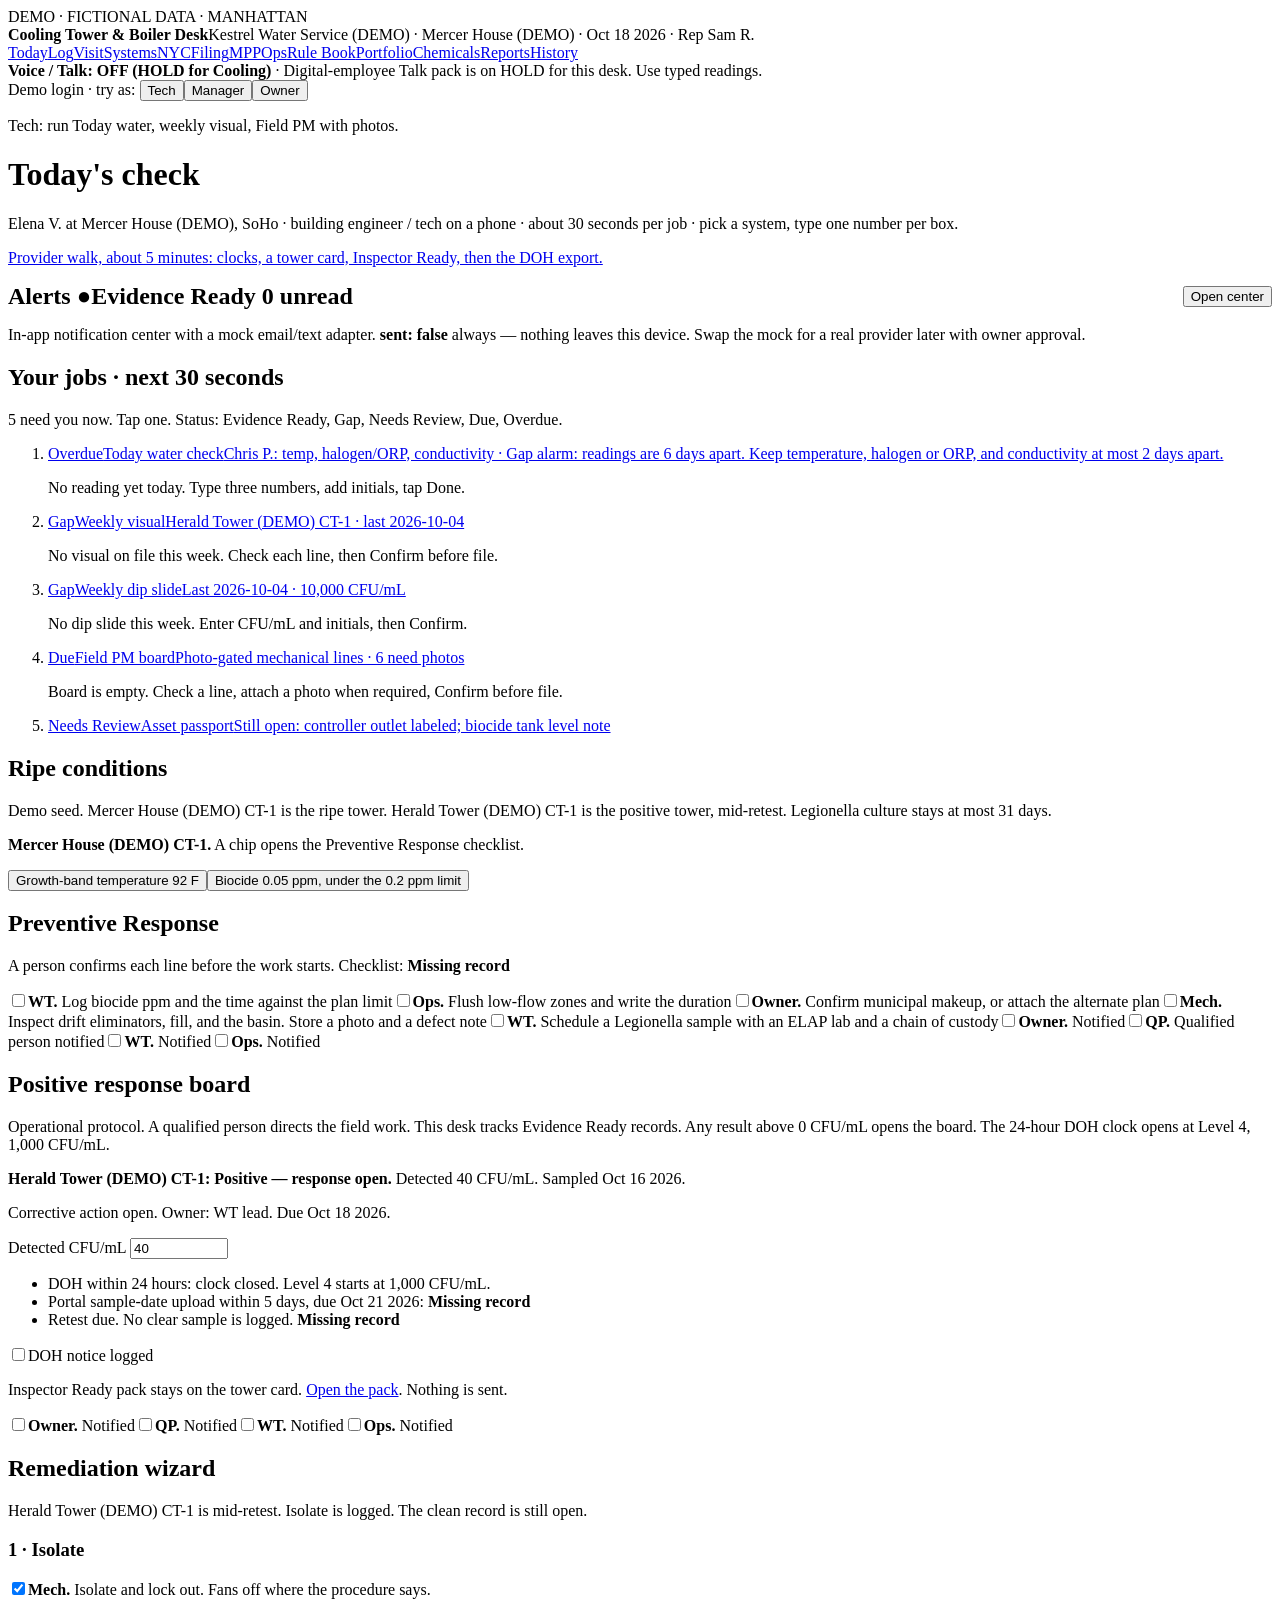
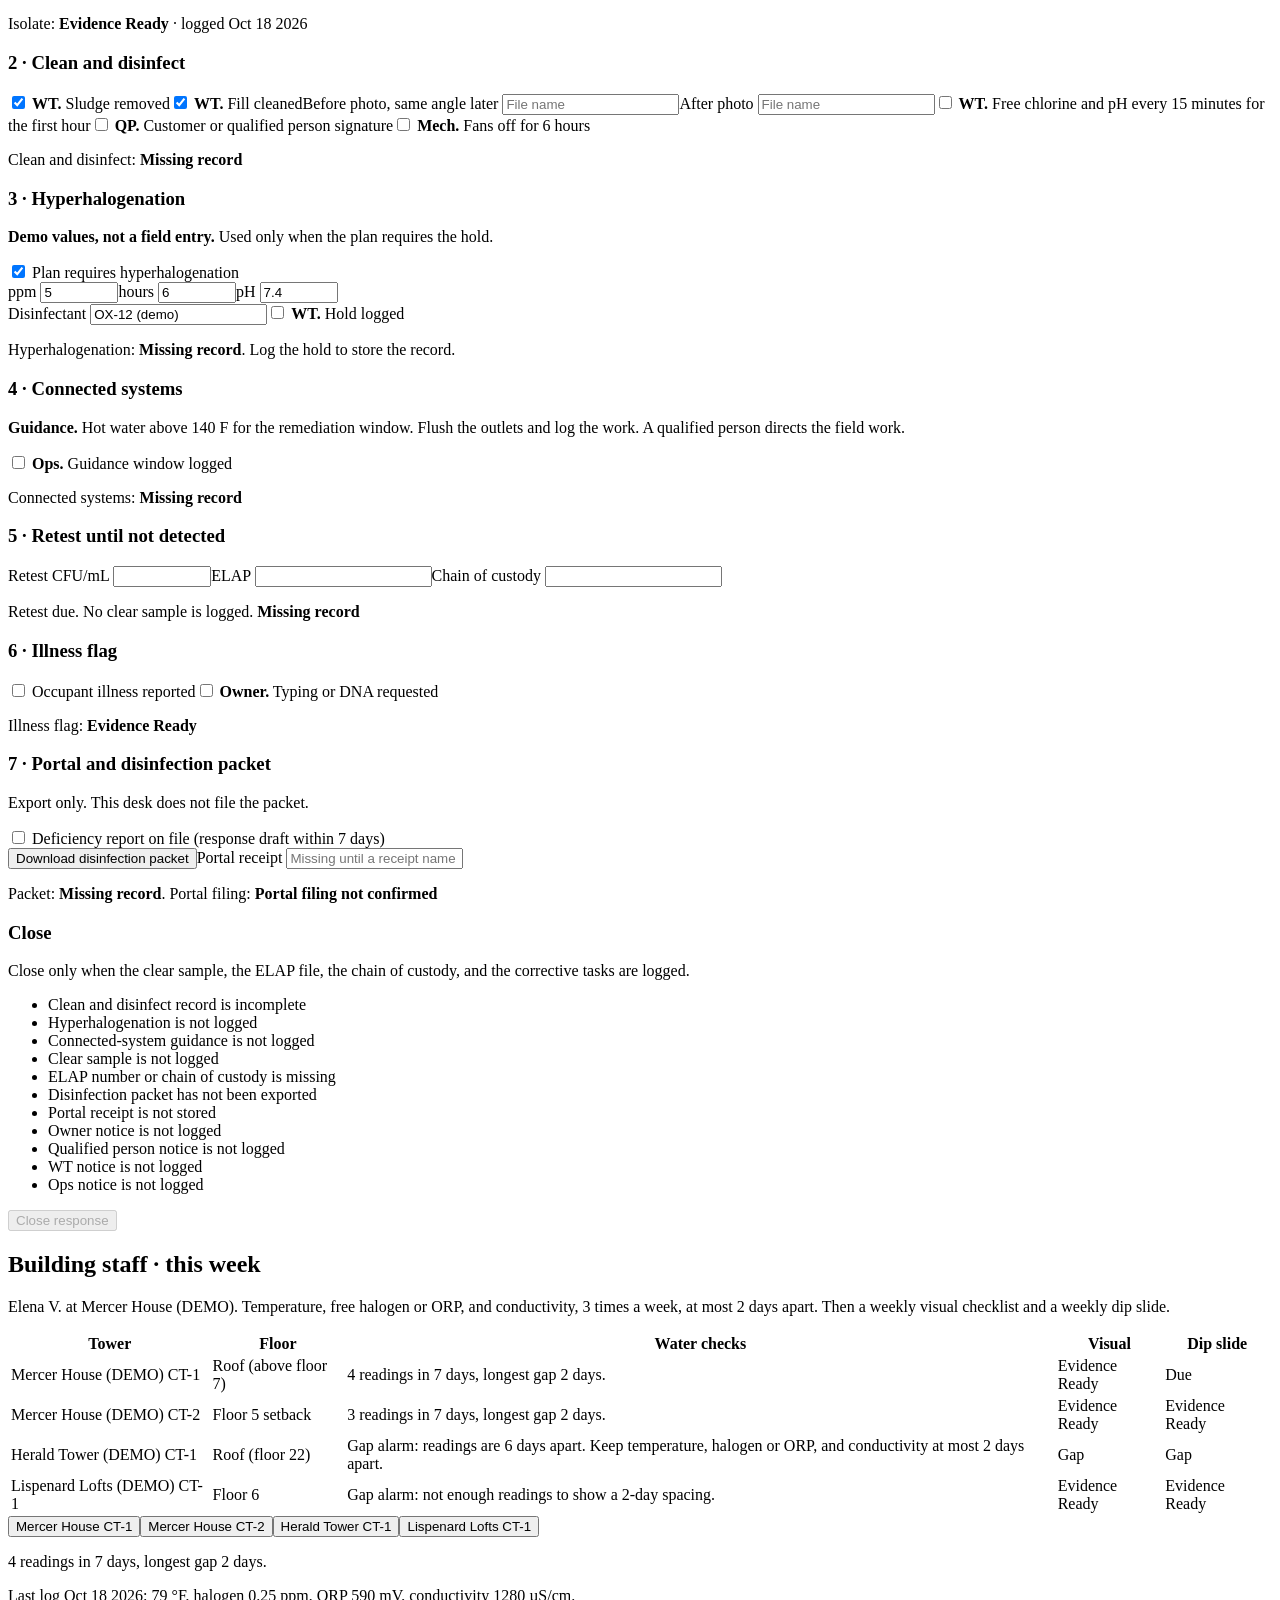
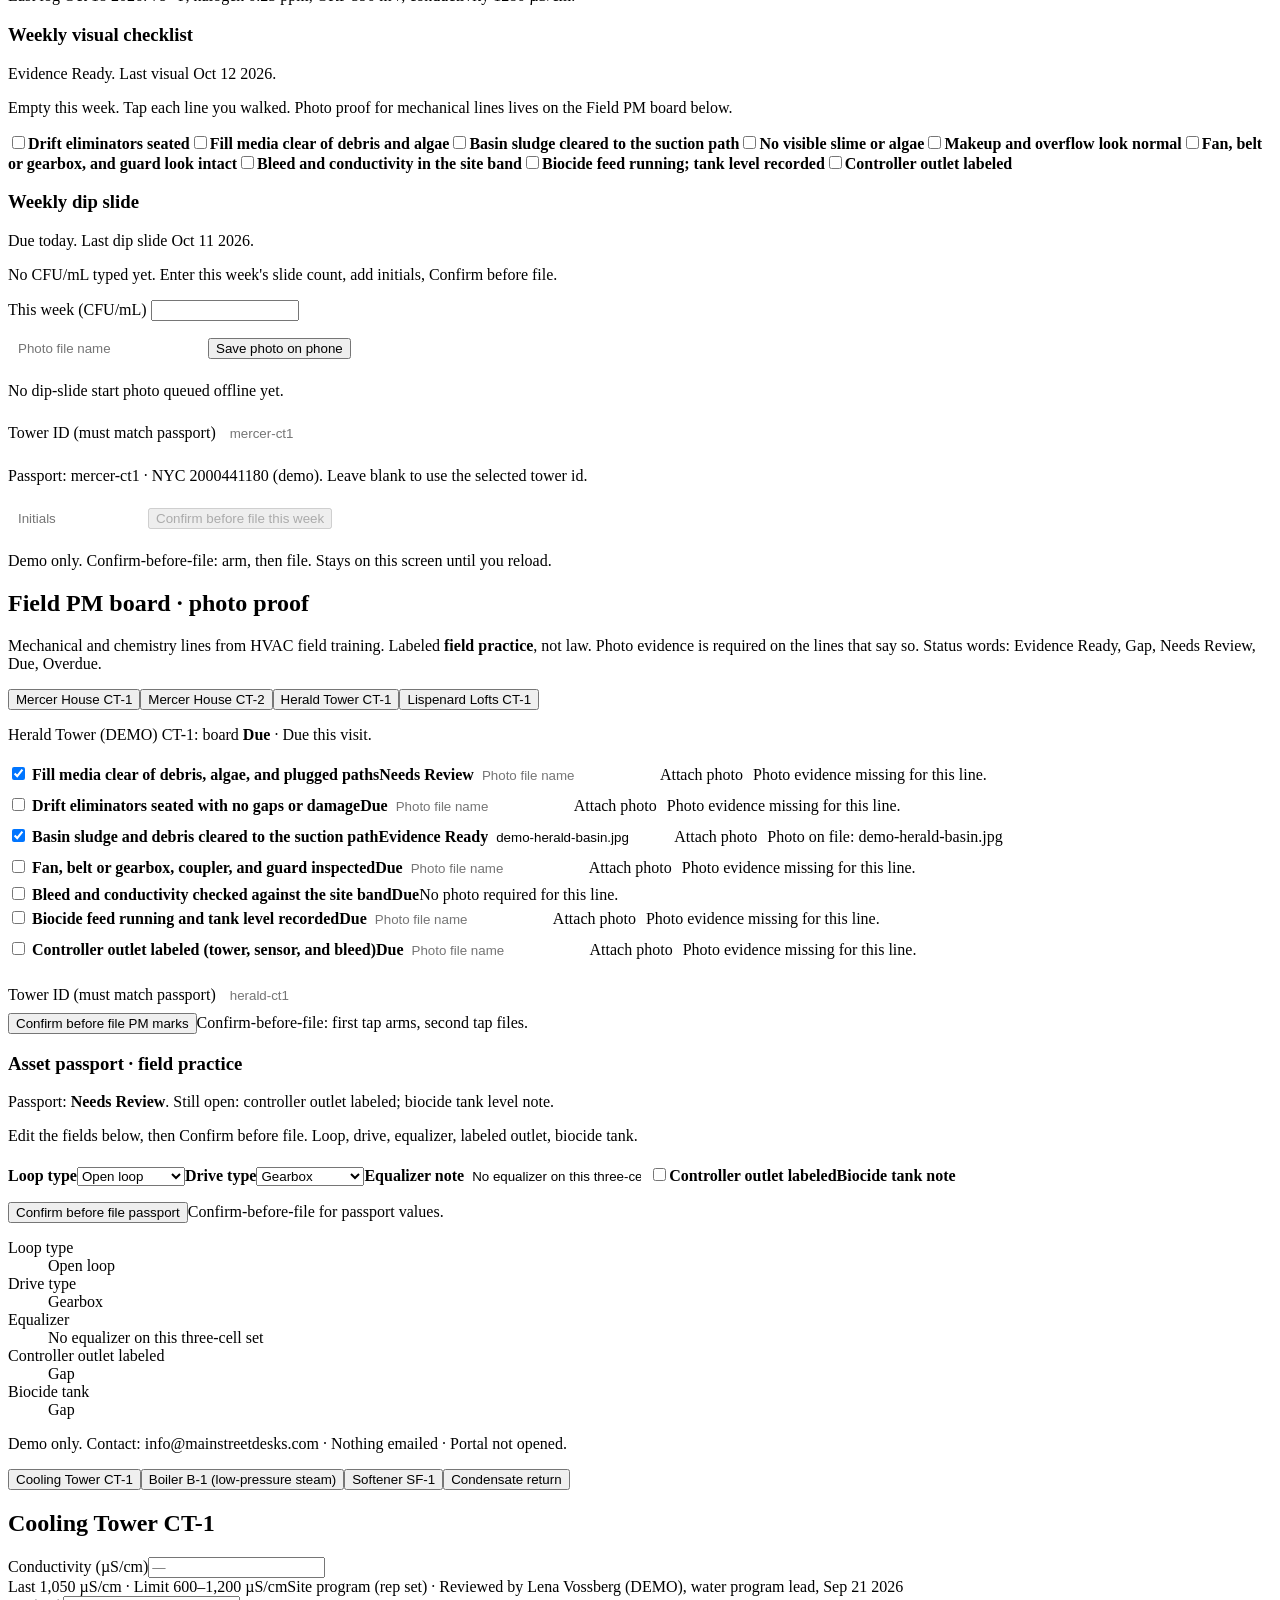
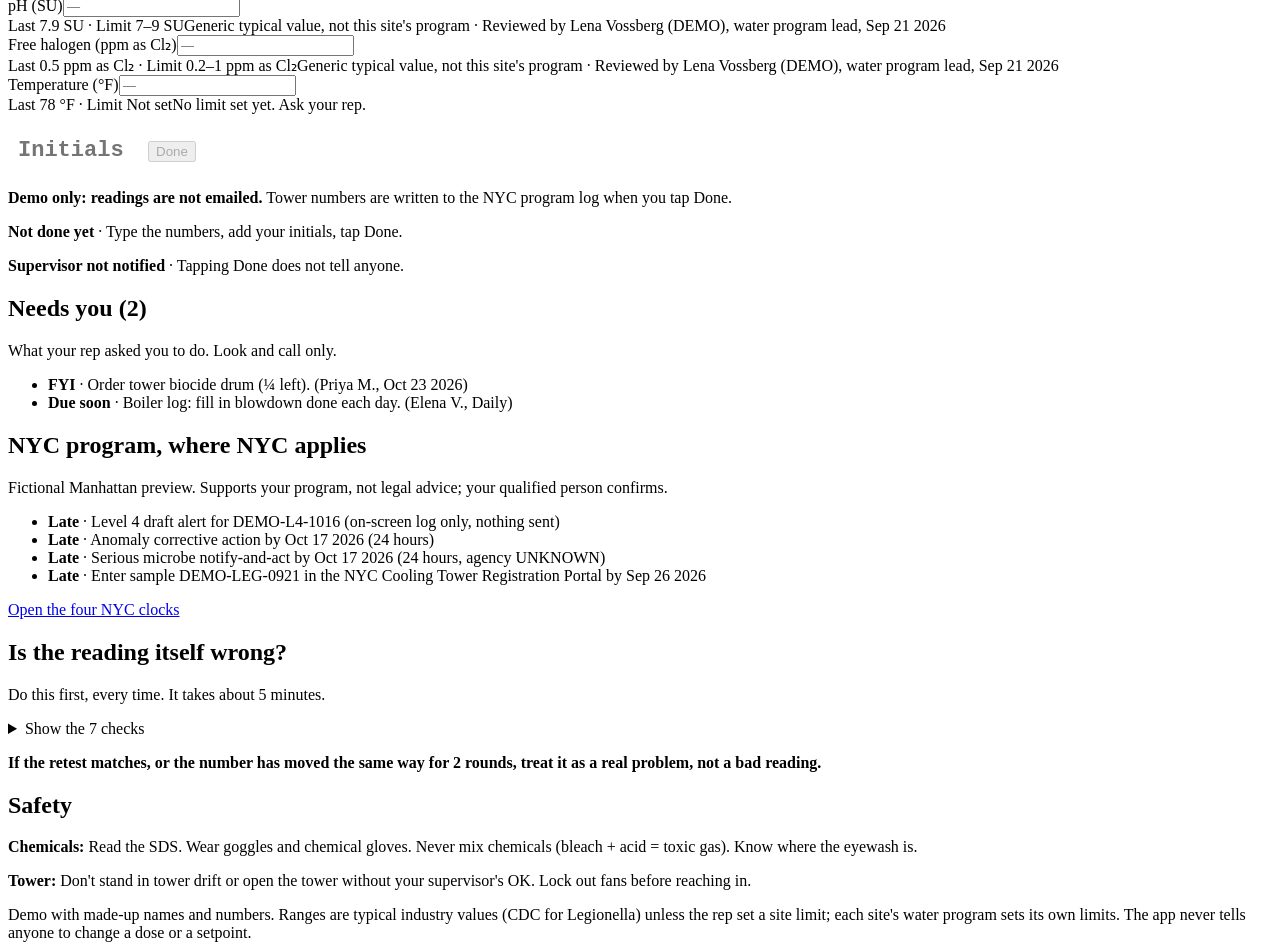
==== commit b3efc827: "demo: 10/10 filing, MPP vault, Nov 1 clock, alerts, ops (static) Static rebuild from cooling-boiler-" ====
--- a/index.html
+++ b/index.html
@@ -1 +1 @@
-<!DOCTYPE html><html lang="en"><head><meta charSet="utf-8"/><meta name="viewport" content="width=device-width, initial-scale=1"/><link rel="stylesheet" href="/cooling-desk-demo/assets/index-0GtvGMTF.css" data-precedence="default"/><title>Cooling Tower &amp; Boiler Desk</title><meta name="robots" content="noindex, nofollow, noarchive"/><meta property="og:image" content="/cooling-desk-demo/photos/share-1200x630.jpg"/><link rel="modulepreload" href="/cooling-desk-demo/assets/index-BVu5upnG.js"/><link rel="modulepreload" href="/cooling-desk-demo/assets/status-q7ZFo-K3.js"/><link rel="modulepreload" href="/cooling-desk-demo/assets/react-Bwcq5O0Y.js"/><link rel="modulepreload" href="/cooling-desk-demo/assets/preload-helper-mCQ09NDj.js"/><link rel="modulepreload" href="/cooling-desk-demo/assets/link-CQP1Rr4Y.js"/><link rel="modulepreload" href="/cooling-desk-demo/assets/routes-DEi1wXGi.js"/><link rel="modulepreload" href="/cooling-desk-demo/assets/nyc-program-Pojv1fSx.js"/><link rel="modulepreload" href="/cooling-desk-demo/assets/catalog-BLM0G9qx.js"/><link rel="modulepreload" href="/cooling-desk-demo/assets/nyc-desk-B3RTewgZ.js"/><link rel="modulepreload" href="/cooling-desk-demo/assets/field-pm-DTsgmzOy.js"/><link rel="modulepreload" href="/cooling-desk-demo/assets/trouble-DFon_t53.js"/><link rel="modulepreload" href="/cooling-desk-demo/assets/report-CXPUg9gx.js"/></head><body><div class="demo">DEMO · FICTIONAL DATA · MANHATTAN</div><header class="top"><b>Cooling Tower &amp; Boiler Desk</b><span>Kestrel Water Service (DEMO)<!-- --> · <!-- -->Mercer House (DEMO)<!-- --> · <!-- -->Oct 18 2026<!-- --> · Rep <!-- -->Sam R.</span></header><nav class="tabs" aria-label="Tabs"><a class="active" href="/cooling-desk-demo/" data-status="active" aria-current="page">Today</a><a href="/cooling-desk-demo/log">Log</a><a href="/cooling-desk-demo/visit">Visit</a><a href="/cooling-desk-demo/systems">Systems</a><a href="/cooling-desk-demo/nyc">NYC</a><a href="/cooling-desk-demo/rulebook">Rule Book</a><a href="/cooling-desk-demo/portfolio">Portfolio</a><a href="/cooling-desk-demo/chemicals">Chemicals</a><a href="/cooling-desk-demo/reports">Reports</a><a href="/cooling-desk-demo/history">History</a></nav><div class="talk-hold" data-testid="talk-hold" data-talk-enabled="false" role="status"><b>Voice / Talk: OFF (HOLD for Cooling)</b><span> · Digital-employee Talk pack is on HOLD for this desk. Use typed readings.</span></div><main><div class="demo-picker" data-demo-role-picker="one-tap" data-testid="demo-login"><span>Demo login · try as:</span> <button type="button" aria-pressed="true" data-testid="demo-role-tech">Tech</button><button type="button" aria-pressed="false" data-testid="demo-role-manager">Manager</button><button type="button" aria-pressed="false" data-testid="demo-role-owner">Owner</button><p class="sub" data-testid="demo-role-hint">Tech: run Today water, weekly visual, Field PM with photos.</p></div><!--$--><h1>Today&#x27;s check</h1><p class="sub">Elena V.<!-- --> at <!-- -->Mercer House (DEMO)<!-- -->, SoHo · building engineer / tech on a phone · about 30 seconds per job · pick a system, type one number per box.</p><p class="sub"><a href="/cooling-desk-demo/portfolio">Provider walk, about 5 minutes: clocks, a tower card, Inspector Ready, then the DOH export.</a></p><section class="card daily-jobs" aria-label="Today jobs" data-testid="daily-jobs"><h2>Your jobs · next 30 seconds</h2><p class="sub">5 need you now. Tap one. Status: Evidence Ready, Gap, Needs Review, Due, Overdue.</p><ol class="job-list"><li data-testid="job-water-check"><a href="/#today-water" class="job-link"><span class="job-word overdue">Overdue</span><span class="job-title">Today water check</span><span class="job-detail">Chris P.: temp, halogen/ORP, conductivity · Gap alarm: readings are 6 days apart. Keep temperature, halogen or ORP, and conductivity at most 2 days apart.</span></a><p class="empty-teach" data-testid="empty-water-check">No reading yet today. Type three numbers, add initials, tap Done.</p></li><li data-testid="job-weekly-visual"><a href="/#staff-week" class="job-link"><span class="job-word gap">Gap</span><span class="job-title">Weekly visual</span><span class="job-detail">Herald Tower (DEMO) CT-1 · last 2026-10-04</span></a><p class="empty-teach" data-testid="empty-weekly-visual">No visual on file this week. Check each line, then Confirm before file.</p></li><li data-testid="job-dip-slide"><a href="/#staff-week" class="job-link"><span class="job-word gap">Gap</span><span class="job-title">Weekly dip slide</span><span class="job-detail">Last 2026-10-04 · 10,000 CFU/mL</span></a><p class="empty-teach" data-testid="empty-dip-slide">No dip slide this week. Enter CFU/mL and initials, then Confirm.</p></li><li data-testid="job-field-pm"><a href="/#field-pm" class="job-link"><span class="job-word due">Due</span><span class="job-title">Field PM board</span><span class="job-detail">Photo-gated mechanical lines · 6 need photos</span></a><p class="empty-teach" data-testid="empty-field-pm">Board is empty. Check a line, attach a photo when required, Confirm before file.</p></li><li data-testid="job-passport"><a href="/#field-pm" class="job-link"><span class="job-word review">Needs Review</span><span class="job-title">Asset passport</span><span class="job-detail">Still open: controller outlet labeled; biocide tank level note</span></a></li></ol></section><section class="card" id="ripe" aria-label="Ripe conditions" data-testid="ripe-strip"><h2>Ripe conditions</h2><p>Demo seed. <!-- -->Mercer House (DEMO)<!-- --> <!-- -->CT-1<!-- --> is the ripe tower. <!-- -->Herald Tower (DEMO)<!-- --> <!-- -->CT-1<!-- --> is the positive tower, mid-retest. Legionella culture stays at most 31 days.</p><p><b>Mercer House (DEMO)<!-- --> <!-- -->CT-1<!-- -->.</b> A chip opens the Preventive Response checklist.</p><div class="row"><button type="button" class="chip amber" data-testid="ripe-temp">Growth-band temperature 92 F</button><button type="button" class="chip red" data-testid="ripe-biocide">Biocide 0.05 ppm, under the 0.2 ppm limit</button></div></section><section class="card" id="preventive" aria-label="Preventive Response" data-testid="preventive-response"><h2>Preventive Response</h2><p>A person confirms each line before the work starts. Checklist: <b>Missing record</b></p><label class="row"><input type="checkbox"/><b>WT<!-- -->.</b> <!-- -->Log biocide ppm and the time against the plan limit</label><label class="row"><input type="checkbox"/><b>Ops<!-- -->.</b> <!-- -->Flush low-flow zones and write the duration</label><label class="row"><input type="checkbox"/><b>Owner<!-- -->.</b> <!-- -->Confirm municipal makeup, or attach the alternate plan</label><label class="row"><input type="checkbox"/><b>Mech<!-- -->.</b> <!-- -->Inspect drift eliminators, fill, and the basin. Store a photo and a defect note</label><label class="row"><input type="checkbox"/><b>WT<!-- -->.</b> <!-- -->Schedule a Legionella sample with an ELAP lab and a chain of custody</label><label class="row"><input type="checkbox"/><b>Owner<!-- -->.</b> <!-- -->Notified</label><label class="row"><input type="checkbox"/><b>QP<!-- -->.</b> <!-- -->Qualified person notified</label><label class="row"><input type="checkbox"/><b>WT<!-- -->.</b> <!-- -->Notified</label><label class="row"><input type="checkbox"/><b>Ops<!-- -->.</b> <!-- -->Notified</label></section><section class="card" id="positive-board" aria-label="Positive response board" data-testid="positive-board"><h2>Positive response board</h2><p>Operational protocol. A qualified person directs the field work. This desk tracks Evidence Ready records. Any result above 0 CFU/mL opens the board. The 24-hour DOH clock opens at Level 4, 1,000 CFU/mL.</p><p><b>Herald Tower (DEMO)<!-- --> <!-- -->CT-1<!-- -->: <!-- -->Positive — response open<!-- -->.</b> Detected <!-- -->40<!-- --> CFU/mL. Sampled <!-- -->Oct 16 2026<!-- -->.</p><p>Corrective action open. Owner: WT lead. Due <!-- -->Oct 18 2026<!-- -->.</p><label>Detected CFU/mL <input aria-label="Detected CFU" style="width:90px" value="40"/></label><ul><li>DOH within 24 hours: clock closed. Level 4 starts at 1,000 CFU/mL.</li><li>Portal sample-date upload within 5 days, due <!-- -->Oct 21 2026<!-- -->: <b>Missing record</b></li><li>Retest due. No clear sample is logged.<!-- --> <b>Missing record</b></li></ul><label class="row"><input type="checkbox"/>DOH notice logged</label><p>Inspector Ready pack stays on the tower card. <a href="/cooling-desk-demo/portfolio#inspector">Open the pack</a>. Nothing is sent.</p><label class="row"><input type="checkbox"/><b>Owner<!-- -->.</b> Notified</label><label class="row"><input type="checkbox"/><b>QP<!-- -->.</b> Notified</label><label class="row"><input type="checkbox"/><b>WT<!-- -->.</b> Notified</label><label class="row"><input type="checkbox"/><b>Ops<!-- -->.</b> Notified</label></section><section class="card" id="remediation" aria-label="Remediation wizard" data-testid="remediation-wizard"><h2>Remediation wizard</h2><p>Herald Tower (DEMO)<!-- --> <!-- -->CT-1<!-- --> is mid-retest. Isolate is logged. The clean record is still open.</p><h3>1 · Isolate</h3><label class="row"><input type="checkbox" checked=""/><b>Mech.</b> Isolate and lock out. Fans off where the procedure says.</label><p>Isolate: <b>Evidence Ready</b> · logged Oct 18 2026</p><h3>2 · Clean and disinfect</h3><label class="row"><input type="checkbox" checked=""/> <b>WT.</b> Sludge removed</label><label class="row"><input type="checkbox" checked=""/> <b>WT.</b> Fill cleaned</label><label>Before photo, same angle later <input aria-label="Before photo" placeholder="File name" value=""/></label><label>After photo <input aria-label="After photo" placeholder="File name" value=""/></label><label class="row"><input type="checkbox"/> <b>WT.</b> Free chlorine and pH every 15 minutes for the first hour</label><label class="row"><input type="checkbox"/> <b>QP.</b> Customer or qualified person signature</label><label class="row"><input type="checkbox"/> <b>Mech.</b> Fans off for 6 hours</label><p>Clean and disinfect: <b>Missing record</b></p><h3>3 · Hyperhalogenation</h3><p><b>Demo values, not a field entry.</b> Used only when the plan requires the hold.</p><label class="row"><input type="checkbox" checked=""/> Plan requires hyperhalogenation</label><div class="row"><label>ppm <input aria-label="Hyper ppm" style="width:70px" value="5"/></label><label>hours <input aria-label="Hyper hours" style="width:70px" value="6"/></label><label>pH <input aria-label="Hyper pH" style="width:70px" value="7.4"/></label></div><label>Disinfectant <input aria-label="Disinfectant" value="OX-12 (demo)"/></label><label class="row"><input type="checkbox"/> <b>WT.</b> Hold logged</label><p>Hyperhalogenation: <b>Missing record</b>. <!-- -->Log the hold to store the record.</p><h3>4 · Connected systems</h3><p><b>Guidance.</b> Hot water above 140 F for the remediation window. Flush the outlets and log the work. A qualified person directs the field work.</p><label class="row"><input type="checkbox"/> <b>Ops.</b> Guidance window logged</label><p>Connected systems: <b>Missing record</b></p><h3>5 · Retest until not detected</h3><div class="row"><label>Retest CFU/mL <input aria-label="Retest CFU" style="width:90px" value=""/></label><label>ELAP <input aria-label="Retest ELAP" value=""/></label><label>Chain of custody <input aria-label="Retest chain of custody" value=""/></label></div><p>Retest due. No clear sample is logged.<!-- --> <b>Missing record</b></p><h3>6 · Illness flag</h3><label class="row"><input type="checkbox"/> Occupant illness reported</label><label class="row"><input type="checkbox"/> <b>Owner.</b> Typing or DNA requested</label><p>Illness flag: <b>Evidence Ready</b></p><h3>7 · Portal and disinfection packet</h3><p>Export only. This desk does not file the packet.</p><label class="row"><input type="checkbox"/> Deficiency report on file (response draft within 7 days)</label><div class="row"><button type="button" class="btn">Download disinfection packet</button><label>Portal receipt <input aria-label="Portal receipt" placeholder="Missing until a receipt name is stored" value=""/></label></div><p>Packet: <b>Missing record</b>. Portal filing: <b>Portal filing not confirmed</b></p><h3>Close</h3><p>Close only when the clear sample, the ELAP file, the chain of custody, and the corrective tasks are logged.</p><ul data-testid="close-gaps"><li>Clean and disinfect record is incomplete</li><li>Hyperhalogenation is not logged</li><li>Connected-system guidance is not logged</li><li>Clear sample is not logged</li><li>ELAP number or chain of custody is missing</li><li>Disinfection packet has not been exported</li><li>Portal receipt is not stored</li><li>Owner notice is not logged</li><li>Qualified person notice is not logged</li><li>WT notice is not logged</li><li>Ops notice is not logged</li></ul><button type="button" class="btn primary" disabled="">Close response</button></section><div id="staff-week"><section class="card" aria-label="Building staff week" data-testid="staff-week"><h2>Building staff · this week</h2><p>Elena V.<!-- --> at <!-- -->Mercer House (DEMO)<!-- -->. Temperature, free halogen or ORP, and conductivity, 3 times a week, at most 2 days apart. Then a weekly visual checklist and a weekly dip slide.</p><div class="scroll"><table><thead><tr><th>Tower</th><th>Floor</th><th>Water checks</th><th>Visual</th><th>Dip slide</th></tr></thead><tbody><tr><td>Mercer House (DEMO)<!-- --> <!-- -->CT-1</td><td>Roof (above floor 7)</td><td>4 readings in 7 days, longest gap 2 days.</td><td>Evidence Ready</td><td>Due</td></tr><tr><td>Mercer House (DEMO)<!-- --> <!-- -->CT-2</td><td>Floor 5 setback</td><td>3 readings in 7 days, longest gap 2 days.</td><td>Evidence Ready</td><td>Evidence Ready</td></tr><tr><td>Herald Tower (DEMO)<!-- --> <!-- -->CT-1</td><td>Roof (floor 22)</td><td>Gap alarm: readings are 6 days apart. Keep temperature, halogen or ORP, and conductivity at most 2 days apart.</td><td>Gap</td><td>Gap</td></tr><tr><td>Lispenard Lofts (DEMO)<!-- --> <!-- -->CT-1</td><td>Floor 6</td><td>Gap alarm: not enough readings to show a 2-day spacing.</td><td>Evidence Ready</td><td>Evidence Ready</td></tr></tbody></table></div><div class="sys-pick" role="group" aria-label="Tower for this week"><button type="button" aria-pressed="true">Mercer House<!-- --> <!-- -->CT-1</button><button type="button" aria-pressed="false">Mercer House<!-- --> <!-- -->CT-2</button><button type="button" aria-pressed="false">Herald Tower<!-- --> <!-- -->CT-1</button><button type="button" aria-pressed="false">Lispenard Lofts<!-- --> <!-- -->CT-1</button></div><p data-testid="gap-ok">4 readings in 7 days, longest gap 2 days.</p><p>Last log <!-- -->Oct 18 2026<!-- -->: <!-- -->79<!-- --> °F, halogen <!-- -->0.25<!-- --> ppm, ORP <!-- -->590<!-- --> mV, conductivity <!-- -->1280<!-- --> µS/cm.</p><h3>Weekly visual checklist</h3><p>Evidence Ready. Last visual Oct 12 2026.</p><p class="empty-teach" data-testid="visual-empty">Empty this week. Tap each line you walked. Photo proof for mechanical lines lives on the Field PM board below.</p><label class="row" style="font-weight:600"><input type="checkbox"/>Drift eliminators seated</label><label class="row" style="font-weight:600"><input type="checkbox"/>Fill media clear of debris and algae</label><label class="row" style="font-weight:600"><input type="checkbox"/>Basin sludge cleared to the suction path</label><label class="row" style="font-weight:600"><input type="checkbox"/>No visible slime or algae</label><label class="row" style="font-weight:600"><input type="checkbox"/>Makeup and overflow look normal</label><label class="row" style="font-weight:600"><input type="checkbox"/>Fan, belt or gearbox, and guard look intact</label><label class="row" style="font-weight:600"><input type="checkbox"/>Bleed and conductivity in the site band</label><label class="row" style="font-weight:600"><input type="checkbox"/>Biocide feed running; tank level recorded</label><label class="row" style="font-weight:600"><input type="checkbox"/>Controller outlet labeled</label><h3>Weekly dip slide</h3><p>Due today. Last dip slide Oct 11 2026.</p><p class="empty-teach" data-testid="dip-empty">No CFU/mL typed yet. Enter this week&#x27;s slide count, add initials, Confirm before file.</p><label>This week (CFU/mL)<!-- --> <input aria-label="Dip slide" inputMode="numeric" style="width:140px" value=""/></label><div class="row" style="margin-top:10px" data-testid="dip-photo-offline"><input aria-label="Dip slide start photo" placeholder="Photo file name" style="width:180px;padding:10px;border:2px solid var(--line);border-radius:10px" value=""/><button type="button" class="btn" data-testid="dip-photo-save">Save photo on phone</button></div><p class="sub" data-testid="dip-photo-state">No dip-slide start photo queued offline yet.</p><label style="display:block;margin-top:10px">Tower ID (must match passport)<!-- --> <input aria-label="Tower ID for save" data-testid="tower-id-input" placeholder="mercer-ct1" style="width:200px;padding:10px;border:2px solid var(--line);border-radius:10px" value=""/></label><p class="sub">Passport: <!-- -->mercer-ct1<!-- --> · NYC <!-- -->2000441180 (demo)<!-- -->. Leave blank to use the selected tower id.</p><div class="row" style="margin-top:10px"><input aria-label="Staff initials" placeholder="Initials" style="width:120px;padding:10px;border:2px solid var(--line);border-radius:10px" value=""/><button type="button" class="btn primary" data-testid="staff-week-confirm" disabled="">Confirm before file this week</button></div><p class="sub" data-testid="staff-week-state">Demo only. Confirm-before-file: arm, then file. Stays on this screen until you reload.</p></section></div><div id="field-pm"><section class="card" aria-label="Field PM checklist" data-testid="field-pm"><h2>Field PM board · photo proof</h2><p>Mechanical and chemistry lines from HVAC field training. Labeled <b>field practice</b>, not law. Photo evidence is required on the lines that say so. Status words: Evidence Ready, Gap, Needs Review, Due, Overdue.</p><div class="sys-pick" role="group" aria-label="Tower for field PM"><button type="button" aria-pressed="false">Mercer House<!-- --> <!-- -->CT-1</button><button type="button" aria-pressed="false">Mercer House<!-- --> <!-- -->CT-2</button><button type="button" aria-pressed="true">Herald Tower<!-- --> <!-- -->CT-1</button><button type="button" aria-pressed="false">Lispenard Lofts<!-- --> <!-- -->CT-1</button></div><p data-testid="field-pm-board">Herald Tower (DEMO)<!-- --> <!-- -->CT-1<!-- -->: board <b>Due</b> · Due this visit<!-- -->.</p><div class="row field-pm-row" data-testid="field-pm-fill"><label style="font-weight:600"><input type="checkbox" checked=""/> <!-- -->Fill media clear of debris, algae, and plugged paths</label><span class="job-word review" data-testid="field-pm-word-fill"><b>Needs Review</b></span><input aria-label="Photo for Fill media clear of debris, algae, and plugged paths" placeholder="Photo file name" style="width:160px;padding:8px;border:2px solid var(--line);border-radius:8px" value=""/><label class="btn" style="min-height:40px;padding:6px 10px">Attach photo<input type="file" accept="image/*" capture="environment" hidden="" data-testid="photo-file-fill"/></label><span class="sub">Photo evidence missing for this line.</span></div><div class="row field-pm-row" data-testid="field-pm-drift"><label style="font-weight:600"><input type="checkbox"/> <!-- -->Drift eliminators seated with no gaps or damage</label><span class="job-word due" data-testid="field-pm-word-drift"><b>Due</b></span><input aria-label="Photo for Drift eliminators seated with no gaps or damage" placeholder="Photo file name" style="width:160px;padding:8px;border:2px solid var(--line);border-radius:8px" value=""/><label class="btn" style="min-height:40px;padding:6px 10px">Attach photo<input type="file" accept="image/*" capture="environment" hidden="" data-testid="photo-file-drift"/></label><span class="sub">Photo evidence missing for this line.</span></div><div class="row field-pm-row" data-testid="field-pm-basin"><label style="font-weight:600"><input type="checkbox" checked=""/> <!-- -->Basin sludge and debris cleared to the suction path</label><span class="job-word ready" data-testid="field-pm-word-basin"><b>Evidence Ready</b></span><input aria-label="Photo for Basin sludge and debris cleared to the suction path" placeholder="Photo file name" style="width:160px;padding:8px;border:2px solid var(--line);border-radius:8px" value="demo-herald-basin.jpg"/><label class="btn" style="min-height:40px;padding:6px 10px">Attach photo<input type="file" accept="image/*" capture="environment" hidden="" data-testid="photo-file-basin"/></label><span class="sub">Photo on file: demo-herald-basin.jpg</span></div><div class="row field-pm-row" data-testid="field-pm-fan"><label style="font-weight:600"><input type="checkbox"/> <!-- -->Fan, belt or gearbox, coupler, and guard inspected</label><span class="job-word due" data-testid="field-pm-word-fan"><b>Due</b></span><input aria-label="Photo for Fan, belt or gearbox, coupler, and guard inspected" placeholder="Photo file name" style="width:160px;padding:8px;border:2px solid var(--line);border-radius:8px" value=""/><label class="btn" style="min-height:40px;padding:6px 10px">Attach photo<input type="file" accept="image/*" capture="environment" hidden="" data-testid="photo-file-fan"/></label><span class="sub">Photo evidence missing for this line.</span></div><div class="row field-pm-row" data-testid="field-pm-bleed"><label style="font-weight:600"><input type="checkbox"/> <!-- -->Bleed and conductivity checked against the site band</label><span class="job-word due" data-testid="field-pm-word-bleed"><b>Due</b></span><span class="sub">No photo required for this line.</span></div><div class="row field-pm-row" data-testid="field-pm-biocide"><label style="font-weight:600"><input type="checkbox"/> <!-- -->Biocide feed running and tank level recorded</label><span class="job-word due" data-testid="field-pm-word-biocide"><b>Due</b></span><input aria-label="Photo for Biocide feed running and tank level recorded" placeholder="Photo file name" style="width:160px;padding:8px;border:2px solid var(--line);border-radius:8px" value=""/><label class="btn" style="min-height:40px;padding:6px 10px">Attach photo<input type="file" accept="image/*" capture="environment" hidden="" data-testid="photo-file-biocide"/></label><span class="sub">Photo evidence missing for this line.</span></div><div class="row field-pm-row" data-testid="field-pm-controller"><label style="font-weight:600"><input type="checkbox"/> <!-- -->Controller outlet labeled (tower, sensor, and bleed)</label><span class="job-word due" data-testid="field-pm-word-controller"><b>Due</b></span><input aria-label="Photo for Controller outlet labeled (tower, sensor, and bleed)" placeholder="Photo file name" style="width:160px;padding:8px;border:2px solid var(--line);border-radius:8px" value=""/><label class="btn" style="min-height:40px;padding:6px 10px">Attach photo<input type="file" accept="image/*" capture="environment" hidden="" data-testid="photo-file-controller"/></label><span class="sub">Photo evidence missing for this line.</span></div><div class="row" style="margin-top:12px"><label style="display:block;margin-top:8px">Tower ID (must match passport)<!-- --> <input aria-label="Field PM tower ID" data-testid="field-pm-tower-id" placeholder="herald-ct1" style="width:200px;padding:10px;border:2px solid var(--line);border-radius:10px" value=""/></label><button type="button" class="btn primary" data-testid="field-pm-confirm">Confirm before file PM marks</button><span class="sub" data-testid="field-pm-confirm-state">Confirm-before-file: first tap arms, second tap files.</span></div><h3 id="passport">Asset passport · field practice</h3><p data-testid="passport-status">Passport: <b>Needs Review</b>. Still open: controller outlet labeled; biocide tank level note.</p><p class="empty-teach" data-testid="passport-empty">Edit the fields below, then Confirm before file. Loop, drive, equalizer, labeled outlet, biocide tank.</p><div class="grid two" data-testid="passport-editor"><label class="row" style="font-weight:600">Loop type<select aria-label="Loop type"><option value="">Gap · pick one</option><option value="open" selected="">Open loop</option><option value="closed">Closed loop</option></select></label><label class="row" style="font-weight:600">Drive type<select aria-label="Drive type"><option value="">Gap · pick one</option><option value="gearbox" selected="">Gearbox</option><option value="belt">Belt</option></select></label><label class="row" style="font-weight:600">Equalizer note<input aria-label="Equalizer note" style="flex:1;min-width:160px;padding:8px;border:2px solid var(--line);border-radius:8px" value="No equalizer on this three-cell set"/></label><label class="row" style="font-weight:600"><input type="checkbox"/>Controller outlet labeled</label><label class="row" style="font-weight:600">Biocide tank note<input aria-label="Biocide tank note" style="flex:1;min-width:160px;padding:8px;border:2px solid var(--line);border-radius:8px" value=""/></label></div><div class="row" style="margin-top:10px"><button type="button" class="btn primary" data-testid="passport-confirm">Confirm before file passport</button><span class="sub" data-testid="passport-confirm-state">Confirm-before-file for passport values.</span></div><dl class="asset-dl" data-testid="passport-fields"><div><dt>Loop type</dt><dd>Open loop</dd></div><div><dt>Drive type</dt><dd>Gearbox</dd></div><div><dt>Equalizer</dt><dd>No equalizer on this three-cell set</dd></div><div><dt>Controller outlet labeled</dt><dd>Gap</dd></div><div><dt>Biocide tank</dt><dd>Gap</dd></div></dl><p class="sub">Demo only. Contact: info@mainstreetdesks.com · Nothing emailed · Portal not opened.</p></section></div><div id="today-water"></div><div class="sys-pick" role="group" aria-label="System"><button type="button" aria-pressed="true">Cooling Tower CT-1<!-- --> </button><button type="button" aria-pressed="false">Boiler B-1 (low-pressure steam)<!-- --> </button><button type="button" aria-pressed="false">Softener SF-1<!-- --> </button><button type="button" aria-pressed="false">Condensate return<!-- --> </button></div><div class="grid two"><section class="card" aria-label="Cooling Tower CT-1" data-testid="today-water-card"><h2>Cooling Tower CT-1</h2><div class="reading"><label for="in-ct1-cond" title="Saltiness">Conductivity<!-- --> <span data-testid="unit">(<!-- -->µS/cm<!-- -->)</span></label><span></span><input id="in-ct1-cond" inputMode="decimal" placeholder="—" value=""/><div class="meta">Last <!-- -->1,050 µS/cm<!-- --> · Limit <!-- -->600–1,200<!-- --> µS/cm<span class="limit-src" data-testid="limit-src">Site program (rep set) · Reviewed by Lena Vossberg (DEMO), water program lead, Sep 21 2026</span></div></div><div class="reading"><label for="in-ct1-ph">pH<!-- --> <span data-testid="unit">(<!-- -->SU<!-- -->)</span></label><span></span><input id="in-ct1-ph" inputMode="decimal" placeholder="—" value=""/><div class="meta">Last <!-- -->7.9 SU<!-- --> · Limit <!-- -->7–9<!-- --> SU<span class="limit-src" data-testid="limit-src">Generic typical value, not this site&#x27;s program · Reviewed by Lena Vossberg (DEMO), water program lead, Sep 21 2026</span></div></div><div class="reading"><label for="in-ct1-fah" title="Bug killer">Free halogen<!-- --> <span data-testid="unit">(<!-- -->ppm as Cl₂<!-- -->)</span></label><span></span><input id="in-ct1-fah" inputMode="decimal" placeholder="—" value=""/><div class="meta">Last <!-- -->0.5 ppm as Cl₂<!-- --> · Limit <!-- -->0.2–1<!-- --> ppm as Cl₂<span class="limit-src" data-testid="limit-src">Generic typical value, not this site&#x27;s program · Reviewed by Lena Vossberg (DEMO), water program lead, Sep 21 2026</span></div></div><div class="reading"><label for="in-ct1-temp">Temperature<!-- --> <span data-testid="unit">(<!-- -->°F<!-- -->)</span></label><span></span><input id="in-ct1-temp" inputMode="decimal" placeholder="—" value=""/><div class="meta">Last <!-- -->78 °F<!-- --> · Limit <!-- -->Not set<span class="limit-src" data-testid="limit-src">No limit set yet. Ask your rep.</span></div></div><div class="row" style="margin-top:14px"><input aria-label="Your initials" placeholder="Initials" style="font:700 22px IBM Plex Mono, monospace;width:120px;padding:10px;border:2px solid var(--line);border-radius:10px" value=""/><button type="button" class="btn primary" disabled="">Done</button></div><div class="send-state" data-testid="send-state" aria-live="polite"><p class="demo-note" data-testid="demo-not-stored"><b>Demo only: readings are not emailed.</b> <!-- -->Tower numbers are written to the NYC program log when you tap Done.</p><p data-testid="state-saved"><b>Not done yet</b> · <!-- -->Type the numbers, add your initials, tap Done.</p><p data-testid="state-notified"><b>Supervisor not notified</b> · <!-- -->Tapping Done does not tell anyone.</p></div></section><div><section class="card" aria-label="Needs you"><h2>Needs you (2)</h2><p>What your rep asked you to do. Look and call only.</p><ul><li><b data-tag="FYI">FYI</b> · <!-- -->Order tower biocide drum (¼ left).<!-- --> (<!-- -->Priya M.<!-- -->, <!-- -->Oct 23 2026<!-- -->)</li><li><b data-tag="Due soon">Due soon</b> · <!-- -->Boiler log: fill in blowdown done each day.<!-- --> (<!-- -->Elena V.<!-- -->, <!-- -->Daily<!-- -->)</li></ul></section><section class="card" aria-label="NYC program"><h2>NYC program, where NYC applies</h2><p>Fictional Manhattan preview. <!-- -->Supports your program, not legal advice; your qualified person confirms.</p><ul><li><b>Late</b> · <!-- -->Level 4 draft alert for DEMO-L4-1016 (on-screen log only, nothing sent)</li><li><b>Late</b> · <!-- -->Anomaly corrective action by Oct 17 2026 (24 hours)</li><li><b>Late</b> · <!-- -->Serious microbe notify-and-act by Oct 17 2026 (24 hours, agency UNKNOWN)</li><li><b>Late</b> · <!-- -->Enter sample DEMO-LEG-0921 in the NYC Cooling Tower Registration Portal by Sep 26 2026</li></ul><p><a href="/cooling-desk-demo/nyc#four-clocks">Open the four NYC clocks</a></p></section><section class="card" id="bad-reads" aria-label="Is the reading itself wrong?"><h2>Is the reading itself wrong?</h2><p>Do this first, every time. It takes about 5 minutes.</p><details class="why" data-testid="bad-reads-help"><summary>Show the 7 checks</summary><ul><li>Take a fresh sample. Use a clean bottle rinsed 3 times with the same water. Let the line run about 30 seconds first. Test within 15 minutes (typical). free halogen and sulfite go bad fast. Fill to the top with no air bubbles.</li><li>Check the reagents. Look at the expiration date. Did it change color? Was it stored hot or frozen? If it&#x27;s old, use a new pack.</li><li>Check the meter. Is the probe clean and wet? Was it calibrated when the rep&#x27;s sheet says (pH buffers 4/7/10 are typical; use the conductivity standard your rep gave you)? Is the battery OK?</li><li>Check the temperature. A hot boiler sample must go through the sample cooler first, to room temperature. Hot water reads wrong and can burn you.</li><li>Controller vs handheld: if the two disagree by more than the rep&#x27;s limit (about 10% is typical until the rep sets it), trust neither. Write down both numbers and call the rep. Don&#x27;t recalibrate the controller unless the rep trained you to.</li><li>Known mix-ups (typical): high sulfite or manganese can make a free halogen test read high. Strong color or cloudiness can throw off color tests. If the sample looks odd, write it down.</li><li>Same answer twice? It&#x27;s real. Go to the checks.</li></ul></details><p><b>If the retest matches, or the number has moved the same way for 2 rounds, treat it as a real problem, not a bad reading.</b></p></section><section class="safety" aria-label="Safety"><h2>Safety</h2><p><b>Chemicals<!-- -->:</b> <!-- -->Read the SDS. Wear goggles and chemical gloves. Never mix chemicals (bleach + acid = toxic gas). Know where the eyewash is.</p><p><b>Tower<!-- -->:</b> <!-- -->Don&#x27;t stand in tower drift or open the tower without your supervisor&#x27;s OK. Lock out fans before reaching in.</p></section></div></div><script>(function(a,f){let l;try{l=JSON.parse(sessionStorage.getItem(a)||"{}")}catch{return}const n=l?.[f||history.state?.__TSR_key];let c=!1;for(const t in n){const e=n[t],o=e?.scrollX,s=e?.scrollY;if(Number.isFinite(o)&&Number.isFinite(s)){if(t==="window")scrollTo(o,s),c=!0;else if(t)try{const r=document.querySelector(t);r&&(r.scrollLeft=o,r.scrollTop=s)}catch{}}}if(c)return;const i=location.hash.slice(1);if(i){const t=history.state?.__hashScrollIntoViewOptions??!0;if(t){const e=document.getElementById(i);e&&e.scrollIntoView(t)}return}scrollTo(0,0)})("tsr-scroll-restoration-v1_3");document.currentScript.remove()</script><!--/$--><footer class="foot no-print-keep">Demo with made-up names and numbers. Ranges are typical industry values (CDC for Legionella) unless the rep set a site limit; each site&#x27;s water program sets its own limits. The app never tells anyone to change a dose or a setpoint.</footer></main><script data-tsr-stream-part="">(self.$R=self.$R||{})["tsr"]=[];self.$_TSR={h(){this.hydrated=!0,this.c()},e(){this.streamEnded=!0,this.c()},c(){this.hydrated&&this.streamEnded&&(delete self.$_TSR,delete self.$R.tsr)},p(e){this.initialized?e():this.buffer.push(e)},buffer:[]};$_TSR.router=($R=>$R[0]={manifest:$R[1]={routes:$R[2]={__root__:$R[3]={preloads:$R[4]=["/cooling-desk-demo/assets/index-BVu5upnG.js","/cooling-desk-demo/assets/status-q7ZFo-K3.js","/cooling-desk-demo/assets/react-Bwcq5O0Y.js","/cooling-desk-demo/assets/preload-helper-mCQ09NDj.js","/cooling-desk-demo/assets/link-CQP1Rr4Y.js"],scripts:$R[5]=[$R[6]={attrs:$R[7]={type:"module",async:!0,src:"/cooling-desk-demo/assets/index-BVu5upnG.js"}}],css:$R[8]=["/cooling-desk-demo/assets/index-0GtvGMTF.css"]},"/":$R[9]={preloads:$R[10]=["/cooling-desk-demo/assets/routes-DEi1wXGi.js","/cooling-desk-demo/assets/nyc-program-Pojv1fSx.js","/cooling-desk-demo/assets/catalog-BLM0G9qx.js","/cooling-desk-demo/assets/nyc-desk-B3RTewgZ.js","/cooling-desk-demo/assets/field-pm-DTsgmzOy.js","/cooling-desk-demo/assets/trouble-DFon_t53.js","/cooling-desk-demo/assets/report-CXPUg9gx.js"]}}},matches:$R[11]=[$R[12]={i:"__root__ ",u:1793307989119,s:"success",ssr:!0},$R[13]={i:"  ",u:1793307989119,s:"success",ssr:!0}]})($R["tsr"]);$_TSR.e();{let s=document.currentScript,p;while((p=s.previousElementSibling)&&p.hasAttribute('data-tsr-stream-part'))p.remove();s.remove()}</script><script type="module" async="" src="/cooling-desk-demo/assets/index-BVu5upnG.js"></script><script>document.currentScript.remove();/*$tsr-stream-boundary*/</script></body></html>+<!DOCTYPE html><html lang="en"><head><meta charSet="utf-8"/><meta name="viewport" content="width=device-width, initial-scale=1"/><link rel="stylesheet" href="/cooling-desk-demo/assets/index-0GtvGMTF.css" data-precedence="default"/><title>Cooling Tower &amp; Boiler Desk</title><meta name="robots" content="noindex, nofollow, noarchive"/><meta property="og:image" content="/photos/share-1200x630.jpg"/><link rel="modulepreload" href="/cooling-desk-demo/assets/index-Un3AHTYL.js"/><link rel="modulepreload" href="/cooling-desk-demo/assets/status-q7ZFo-K3.js"/><link rel="modulepreload" href="/cooling-desk-demo/assets/react-Bwcq5O0Y.js"/><link rel="modulepreload" href="/cooling-desk-demo/assets/preload-helper-mCQ09NDj.js"/><link rel="modulepreload" href="/cooling-desk-demo/assets/link-CQP1Rr4Y.js"/><link rel="modulepreload" href="/cooling-desk-demo/assets/routes-DHUe4Mzq.js"/><link rel="modulepreload" href="/cooling-desk-demo/assets/nyc-program-C7SP2z9X.js"/><link rel="modulepreload" href="/cooling-desk-demo/assets/catalog-DBfS_Fil.js"/><link rel="modulepreload" href="/cooling-desk-demo/assets/nyc-desk-jtEa_MOc.js"/><link rel="modulepreload" href="/cooling-desk-demo/assets/field-pm-CG8hZ3yy.js"/><link rel="modulepreload" href="/cooling-desk-demo/assets/offline-photo-queue-DDcMzoQo.js"/><link rel="modulepreload" href="/cooling-desk-demo/assets/trouble-i6K7AzT_.js"/><link rel="modulepreload" href="/cooling-desk-demo/assets/report-CzyaPuHO.js"/></head><body><div class="demo">DEMO · FICTIONAL DATA · MANHATTAN</div><header class="top"><b>Cooling Tower &amp; Boiler Desk</b><span>Kestrel Water Service (DEMO)<!-- --> · <!-- -->Mercer House (DEMO)<!-- --> · <!-- -->Oct 18 2026<!-- --> · Rep <!-- -->Sam R.</span></header><nav class="tabs" aria-label="Tabs"><a class="active" href="/cooling-desk-demo/" data-status="active" aria-current="page">Today</a><a href="/cooling-desk-demo/log">Log</a><a href="/cooling-desk-demo/visit">Visit</a><a href="/cooling-desk-demo/systems">Systems</a><a href="/cooling-desk-demo/nyc">NYC</a><a href="/cooling-desk-demo/filing">Filing</a><a href="/cooling-desk-demo/mpp">MPP</a><a href="/cooling-desk-demo/ops">Ops</a><a href="/cooling-desk-demo/rulebook">Rule Book</a><a href="/cooling-desk-demo/portfolio">Portfolio</a><a href="/cooling-desk-demo/chemicals">Chemicals</a><a href="/cooling-desk-demo/reports">Reports</a><a href="/cooling-desk-demo/history">History</a></nav><div class="talk-hold" data-testid="talk-hold" data-talk-enabled="false" role="status"><b>Voice / Talk: OFF (HOLD for Cooling)</b><span> · Digital-employee Talk pack is on HOLD for this desk. Use typed readings.</span></div><main><div class="demo-picker" data-demo-role-picker="one-tap" data-testid="demo-login"><span>Demo login · try as:</span> <button type="button" aria-pressed="true" data-testid="demo-role-tech">Tech</button><button type="button" aria-pressed="false" data-testid="demo-role-manager">Manager</button><button type="button" aria-pressed="false" data-testid="demo-role-owner">Owner</button><p class="sub" data-testid="demo-role-hint">Tech: run Today water, weekly visual, Field PM with photos.</p></div><!--$--><h1>Today&#x27;s check</h1><p class="sub">Elena V.<!-- --> at <!-- -->Mercer House (DEMO)<!-- -->, SoHo · building engineer / tech on a phone · about 30 seconds per job · pick a system, type one number per box.</p><p class="sub"><a href="/portfolio">Provider walk, about 5 minutes: clocks, a tower card, Inspector Ready, then the DOH export.</a></p><section class="card" aria-label="Notification center" data-testid="alert-center"><div style="display:flex;justify-content:space-between;align-items:center;gap:8px;flex-wrap:wrap"><h2 style="margin:0">Alerts <span class="chip ready" data-status="Evidence Ready"><span aria-hidden="true">●</span>Evidence Ready</span> <!-- -->0<!-- --> unread</h2><button type="button" class="btn" data-testid="alert-toggle">Open<!-- --> center</button></div><p>In-app notification center with a mock email/text adapter. <b>sent: false</b> always — nothing leaves this device. Swap the mock for a real provider later with owner approval.</p></section><section class="card daily-jobs" aria-label="Today jobs" data-testid="daily-jobs"><h2>Your jobs · next 30 seconds</h2><p class="sub">5 need you now. Tap one. Status: Evidence Ready, Gap, Needs Review, Due, Overdue.</p><ol class="job-list"><li data-testid="job-water-check"><a href="/#today-water" class="job-link"><span class="job-word overdue">Overdue</span><span class="job-title">Today water check</span><span class="job-detail">Chris P.: temp, halogen/ORP, conductivity · Gap alarm: readings are 6 days apart. Keep temperature, halogen or ORP, and conductivity at most 2 days apart.</span></a><p class="empty-teach" data-testid="empty-water-check">No reading yet today. Type three numbers, add initials, tap Done.</p></li><li data-testid="job-weekly-visual"><a href="/#staff-week" class="job-link"><span class="job-word gap">Gap</span><span class="job-title">Weekly visual</span><span class="job-detail">Herald Tower (DEMO) CT-1 · last 2026-10-04</span></a><p class="empty-teach" data-testid="empty-weekly-visual">No visual on file this week. Check each line, then Confirm before file.</p></li><li data-testid="job-dip-slide"><a href="/#staff-week" class="job-link"><span class="job-word gap">Gap</span><span class="job-title">Weekly dip slide</span><span class="job-detail">Last 2026-10-04 · 10,000 CFU/mL</span></a><p class="empty-teach" data-testid="empty-dip-slide">No dip slide this week. Enter CFU/mL and initials, then Confirm.</p></li><li data-testid="job-field-pm"><a href="/#field-pm" class="job-link"><span class="job-word due">Due</span><span class="job-title">Field PM board</span><span class="job-detail">Photo-gated mechanical lines · 6 need photos</span></a><p class="empty-teach" data-testid="empty-field-pm">Board is empty. Check a line, attach a photo when required, Confirm before file.</p></li><li data-testid="job-passport"><a href="/#field-pm" class="job-link"><span class="job-word review">Needs Review</span><span class="job-title">Asset passport</span><span class="job-detail">Still open: controller outlet labeled; biocide tank level note</span></a></li></ol></section><section class="card" id="ripe" aria-label="Ripe conditions" data-testid="ripe-strip"><h2>Ripe conditions</h2><p>Demo seed. <!-- -->Mercer House (DEMO)<!-- --> <!-- -->CT-1<!-- --> is the ripe tower. <!-- -->Herald Tower (DEMO)<!-- --> <!-- -->CT-1<!-- --> is the positive tower, mid-retest. Legionella culture stays at most 31 days.</p><p><b>Mercer House (DEMO)<!-- --> <!-- -->CT-1<!-- -->.</b> A chip opens the Preventive Response checklist.</p><div class="row"><button type="button" class="chip amber" data-testid="ripe-temp">Growth-band temperature 92 F</button><button type="button" class="chip red" data-testid="ripe-biocide">Biocide 0.05 ppm, under the 0.2 ppm limit</button></div></section><section class="card" id="preventive" aria-label="Preventive Response" data-testid="preventive-response"><h2>Preventive Response</h2><p>A person confirms each line before the work starts. Checklist: <b>Missing record</b></p><label class="row"><input type="checkbox"/><b>WT<!-- -->.</b> <!-- -->Log biocide ppm and the time against the plan limit</label><label class="row"><input type="checkbox"/><b>Ops<!-- -->.</b> <!-- -->Flush low-flow zones and write the duration</label><label class="row"><input type="checkbox"/><b>Owner<!-- -->.</b> <!-- -->Confirm municipal makeup, or attach the alternate plan</label><label class="row"><input type="checkbox"/><b>Mech<!-- -->.</b> <!-- -->Inspect drift eliminators, fill, and the basin. Store a photo and a defect note</label><label class="row"><input type="checkbox"/><b>WT<!-- -->.</b> <!-- -->Schedule a Legionella sample with an ELAP lab and a chain of custody</label><label class="row"><input type="checkbox"/><b>Owner<!-- -->.</b> <!-- -->Notified</label><label class="row"><input type="checkbox"/><b>QP<!-- -->.</b> <!-- -->Qualified person notified</label><label class="row"><input type="checkbox"/><b>WT<!-- -->.</b> <!-- -->Notified</label><label class="row"><input type="checkbox"/><b>Ops<!-- -->.</b> <!-- -->Notified</label></section><section class="card" id="positive-board" aria-label="Positive response board" data-testid="positive-board"><h2>Positive response board</h2><p>Operational protocol. A qualified person directs the field work. This desk tracks Evidence Ready records. Any result above 0 CFU/mL opens the board. The 24-hour DOH clock opens at Level 4, 1,000 CFU/mL.</p><p><b>Herald Tower (DEMO)<!-- --> <!-- -->CT-1<!-- -->: <!-- -->Positive — response open<!-- -->.</b> Detected <!-- -->40<!-- --> CFU/mL. Sampled <!-- -->Oct 16 2026<!-- -->.</p><p>Corrective action open. Owner: WT lead. Due <!-- -->Oct 18 2026<!-- -->.</p><label>Detected CFU/mL <input aria-label="Detected CFU" style="width:90px" value="40"/></label><ul><li>DOH within 24 hours: clock closed. Level 4 starts at 1,000 CFU/mL.</li><li>Portal sample-date upload within 5 days, due <!-- -->Oct 21 2026<!-- -->: <b>Missing record</b></li><li>Retest due. No clear sample is logged.<!-- --> <b>Missing record</b></li></ul><label class="row"><input type="checkbox"/>DOH notice logged</label><p>Inspector Ready pack stays on the tower card. <a href="/portfolio#inspector">Open the pack</a>. Nothing is sent.</p><label class="row"><input type="checkbox"/><b>Owner<!-- -->.</b> Notified</label><label class="row"><input type="checkbox"/><b>QP<!-- -->.</b> Notified</label><label class="row"><input type="checkbox"/><b>WT<!-- -->.</b> Notified</label><label class="row"><input type="checkbox"/><b>Ops<!-- -->.</b> Notified</label></section><section class="card" id="remediation" aria-label="Remediation wizard" data-testid="remediation-wizard"><h2>Remediation wizard</h2><p>Herald Tower (DEMO)<!-- --> <!-- -->CT-1<!-- --> is mid-retest. Isolate is logged. The clean record is still open.</p><h3>1 · Isolate</h3><label class="row"><input type="checkbox" checked=""/><b>Mech.</b> Isolate and lock out. Fans off where the procedure says.</label><p>Isolate: <b>Evidence Ready</b> · logged Oct 18 2026</p><h3>2 · Clean and disinfect</h3><label class="row"><input type="checkbox" checked=""/> <b>WT.</b> Sludge removed</label><label class="row"><input type="checkbox" checked=""/> <b>WT.</b> Fill cleaned</label><label>Before photo, same angle later <input aria-label="Before photo" placeholder="File name" value=""/></label><label>After photo <input aria-label="After photo" placeholder="File name" value=""/></label><label class="row"><input type="checkbox"/> <b>WT.</b> Free chlorine and pH every 15 minutes for the first hour</label><label class="row"><input type="checkbox"/> <b>QP.</b> Customer or qualified person signature</label><label class="row"><input type="checkbox"/> <b>Mech.</b> Fans off for 6 hours</label><p>Clean and disinfect: <b>Missing record</b></p><h3>3 · Hyperhalogenation</h3><p><b>Demo values, not a field entry.</b> Used only when the plan requires the hold.</p><label class="row"><input type="checkbox" checked=""/> Plan requires hyperhalogenation</label><div class="row"><label>ppm <input aria-label="Hyper ppm" style="width:70px" value="5"/></label><label>hours <input aria-label="Hyper hours" style="width:70px" value="6"/></label><label>pH <input aria-label="Hyper pH" style="width:70px" value="7.4"/></label></div><label>Disinfectant <input aria-label="Disinfectant" value="OX-12 (demo)"/></label><label class="row"><input type="checkbox"/> <b>WT.</b> Hold logged</label><p>Hyperhalogenation: <b>Missing record</b>. <!-- -->Log the hold to store the record.</p><h3>4 · Connected systems</h3><p><b>Guidance.</b> Hot water above 140 F for the remediation window. Flush the outlets and log the work. A qualified person directs the field work.</p><label class="row"><input type="checkbox"/> <b>Ops.</b> Guidance window logged</label><p>Connected systems: <b>Missing record</b></p><h3>5 · Retest until not detected</h3><div class="row"><label>Retest CFU/mL <input aria-label="Retest CFU" style="width:90px" value=""/></label><label>ELAP <input aria-label="Retest ELAP" value=""/></label><label>Chain of custody <input aria-label="Retest chain of custody" value=""/></label></div><p>Retest due. No clear sample is logged.<!-- --> <b>Missing record</b></p><h3>6 · Illness flag</h3><label class="row"><input type="checkbox"/> Occupant illness reported</label><label class="row"><input type="checkbox"/> <b>Owner.</b> Typing or DNA requested</label><p>Illness flag: <b>Evidence Ready</b></p><h3>7 · Portal and disinfection packet</h3><p>Export only. This desk does not file the packet.</p><label class="row"><input type="checkbox"/> Deficiency report on file (response draft within 7 days)</label><div class="row"><button type="button" class="btn">Download disinfection packet</button><label>Portal receipt <input aria-label="Portal receipt" placeholder="Missing until a receipt name is stored" value=""/></label></div><p>Packet: <b>Missing record</b>. Portal filing: <b>Portal filing not confirmed</b></p><h3>Close</h3><p>Close only when the clear sample, the ELAP file, the chain of custody, and the corrective tasks are logged.</p><ul data-testid="close-gaps"><li>Clean and disinfect record is incomplete</li><li>Hyperhalogenation is not logged</li><li>Connected-system guidance is not logged</li><li>Clear sample is not logged</li><li>ELAP number or chain of custody is missing</li><li>Disinfection packet has not been exported</li><li>Portal receipt is not stored</li><li>Owner notice is not logged</li><li>Qualified person notice is not logged</li><li>WT notice is not logged</li><li>Ops notice is not logged</li></ul><button type="button" class="btn primary" disabled="">Close response</button></section><div id="staff-week"><section class="card" aria-label="Building staff week" data-testid="staff-week"><h2>Building staff · this week</h2><p>Elena V.<!-- --> at <!-- -->Mercer House (DEMO)<!-- -->. Temperature, free halogen or ORP, and conductivity, 3 times a week, at most 2 days apart. Then a weekly visual checklist and a weekly dip slide.</p><div class="scroll"><table><thead><tr><th>Tower</th><th>Floor</th><th>Water checks</th><th>Visual</th><th>Dip slide</th></tr></thead><tbody><tr><td>Mercer House (DEMO)<!-- --> <!-- -->CT-1</td><td>Roof (above floor 7)</td><td>4 readings in 7 days, longest gap 2 days.</td><td>Evidence Ready</td><td>Due</td></tr><tr><td>Mercer House (DEMO)<!-- --> <!-- -->CT-2</td><td>Floor 5 setback</td><td>3 readings in 7 days, longest gap 2 days.</td><td>Evidence Ready</td><td>Evidence Ready</td></tr><tr><td>Herald Tower (DEMO)<!-- --> <!-- -->CT-1</td><td>Roof (floor 22)</td><td>Gap alarm: readings are 6 days apart. Keep temperature, halogen or ORP, and conductivity at most 2 days apart.</td><td>Gap</td><td>Gap</td></tr><tr><td>Lispenard Lofts (DEMO)<!-- --> <!-- -->CT-1</td><td>Floor 6</td><td>Gap alarm: not enough readings to show a 2-day spacing.</td><td>Evidence Ready</td><td>Evidence Ready</td></tr></tbody></table></div><div class="sys-pick" role="group" aria-label="Tower for this week"><button type="button" aria-pressed="true">Mercer House<!-- --> <!-- -->CT-1</button><button type="button" aria-pressed="false">Mercer House<!-- --> <!-- -->CT-2</button><button type="button" aria-pressed="false">Herald Tower<!-- --> <!-- -->CT-1</button><button type="button" aria-pressed="false">Lispenard Lofts<!-- --> <!-- -->CT-1</button></div><p data-testid="gap-ok">4 readings in 7 days, longest gap 2 days.</p><p>Last log <!-- -->Oct 18 2026<!-- -->: <!-- -->79<!-- --> °F, halogen <!-- -->0.25<!-- --> ppm, ORP <!-- -->590<!-- --> mV, conductivity <!-- -->1280<!-- --> µS/cm.</p><h3>Weekly visual checklist</h3><p>Evidence Ready. Last visual Oct 12 2026.</p><p class="empty-teach" data-testid="visual-empty">Empty this week. Tap each line you walked. Photo proof for mechanical lines lives on the Field PM board below.</p><label class="row" style="font-weight:600"><input type="checkbox"/>Drift eliminators seated</label><label class="row" style="font-weight:600"><input type="checkbox"/>Fill media clear of debris and algae</label><label class="row" style="font-weight:600"><input type="checkbox"/>Basin sludge cleared to the suction path</label><label class="row" style="font-weight:600"><input type="checkbox"/>No visible slime or algae</label><label class="row" style="font-weight:600"><input type="checkbox"/>Makeup and overflow look normal</label><label class="row" style="font-weight:600"><input type="checkbox"/>Fan, belt or gearbox, and guard look intact</label><label class="row" style="font-weight:600"><input type="checkbox"/>Bleed and conductivity in the site band</label><label class="row" style="font-weight:600"><input type="checkbox"/>Biocide feed running; tank level recorded</label><label class="row" style="font-weight:600"><input type="checkbox"/>Controller outlet labeled</label><h3>Weekly dip slide</h3><p>Due today. Last dip slide Oct 11 2026.</p><p class="empty-teach" data-testid="dip-empty">No CFU/mL typed yet. Enter this week&#x27;s slide count, add initials, Confirm before file.</p><label>This week (CFU/mL)<!-- --> <input aria-label="Dip slide" inputMode="numeric" style="width:140px" value=""/></label><div class="row" style="margin-top:10px" data-testid="dip-photo-offline"><input aria-label="Dip slide start photo" placeholder="Photo file name" style="width:180px;padding:10px;border:2px solid var(--line);border-radius:10px" value=""/><button type="button" class="btn" data-testid="dip-photo-save">Save photo on phone</button></div><p class="sub" data-testid="dip-photo-state">No dip-slide start photo queued offline yet.</p><label style="display:block;margin-top:10px">Tower ID (must match passport)<!-- --> <input aria-label="Tower ID for save" data-testid="tower-id-input" placeholder="mercer-ct1" style="width:200px;padding:10px;border:2px solid var(--line);border-radius:10px" value=""/></label><p class="sub">Passport: <!-- -->mercer-ct1<!-- --> · NYC <!-- -->2000441180 (demo)<!-- -->. Leave blank to use the selected tower id.</p><div class="row" style="margin-top:10px"><input aria-label="Staff initials" placeholder="Initials" style="width:120px;padding:10px;border:2px solid var(--line);border-radius:10px" value=""/><button type="button" class="btn primary" data-testid="staff-week-confirm" disabled="">Confirm before file this week</button></div><p class="sub" data-testid="staff-week-state">Demo only. Confirm-before-file: arm, then file. Stays on this screen until you reload.</p></section></div><div id="field-pm"><section class="card" aria-label="Field PM checklist" data-testid="field-pm"><h2>Field PM board · photo proof</h2><p>Mechanical and chemistry lines from HVAC field training. Labeled <b>field practice</b>, not law. Photo evidence is required on the lines that say so. Status words: Evidence Ready, Gap, Needs Review, Due, Overdue.</p><div class="sys-pick" role="group" aria-label="Tower for field PM"><button type="button" aria-pressed="false">Mercer House<!-- --> <!-- -->CT-1</button><button type="button" aria-pressed="false">Mercer House<!-- --> <!-- -->CT-2</button><button type="button" aria-pressed="true">Herald Tower<!-- --> <!-- -->CT-1</button><button type="button" aria-pressed="false">Lispenard Lofts<!-- --> <!-- -->CT-1</button></div><p data-testid="field-pm-board">Herald Tower (DEMO)<!-- --> <!-- -->CT-1<!-- -->: board <b>Due</b> · Due this visit<!-- -->.</p><div class="row field-pm-row" data-testid="field-pm-fill"><label style="font-weight:600"><input type="checkbox" checked=""/> <!-- -->Fill media clear of debris, algae, and plugged paths</label><span class="job-word review" data-testid="field-pm-word-fill"><b>Needs Review</b></span><input aria-label="Photo for Fill media clear of debris, algae, and plugged paths" placeholder="Photo file name" style="width:160px;padding:8px;border:2px solid var(--line);border-radius:8px" value=""/><label class="btn" style="min-height:40px;padding:6px 10px">Attach photo<input type="file" accept="image/*" capture="environment" hidden="" data-testid="photo-file-fill"/></label><span class="sub">Photo evidence missing for this line.</span></div><div class="row field-pm-row" data-testid="field-pm-drift"><label style="font-weight:600"><input type="checkbox"/> <!-- -->Drift eliminators seated with no gaps or damage</label><span class="job-word due" data-testid="field-pm-word-drift"><b>Due</b></span><input aria-label="Photo for Drift eliminators seated with no gaps or damage" placeholder="Photo file name" style="width:160px;padding:8px;border:2px solid var(--line);border-radius:8px" value=""/><label class="btn" style="min-height:40px;padding:6px 10px">Attach photo<input type="file" accept="image/*" capture="environment" hidden="" data-testid="photo-file-drift"/></label><span class="sub">Photo evidence missing for this line.</span></div><div class="row field-pm-row" data-testid="field-pm-basin"><label style="font-weight:600"><input type="checkbox" checked=""/> <!-- -->Basin sludge and debris cleared to the suction path</label><span class="job-word ready" data-testid="field-pm-word-basin"><b>Evidence Ready</b></span><input aria-label="Photo for Basin sludge and debris cleared to the suction path" placeholder="Photo file name" style="width:160px;padding:8px;border:2px solid var(--line);border-radius:8px" value="demo-herald-basin.jpg"/><label class="btn" style="min-height:40px;padding:6px 10px">Attach photo<input type="file" accept="image/*" capture="environment" hidden="" data-testid="photo-file-basin"/></label><span class="sub">Photo on file: demo-herald-basin.jpg</span></div><div class="row field-pm-row" data-testid="field-pm-fan"><label style="font-weight:600"><input type="checkbox"/> <!-- -->Fan, belt or gearbox, coupler, and guard inspected</label><span class="job-word due" data-testid="field-pm-word-fan"><b>Due</b></span><input aria-label="Photo for Fan, belt or gearbox, coupler, and guard inspected" placeholder="Photo file name" style="width:160px;padding:8px;border:2px solid var(--line);border-radius:8px" value=""/><label class="btn" style="min-height:40px;padding:6px 10px">Attach photo<input type="file" accept="image/*" capture="environment" hidden="" data-testid="photo-file-fan"/></label><span class="sub">Photo evidence missing for this line.</span></div><div class="row field-pm-row" data-testid="field-pm-bleed"><label style="font-weight:600"><input type="checkbox"/> <!-- -->Bleed and conductivity checked against the site band</label><span class="job-word due" data-testid="field-pm-word-bleed"><b>Due</b></span><span class="sub">No photo required for this line.</span></div><div class="row field-pm-row" data-testid="field-pm-biocide"><label style="font-weight:600"><input type="checkbox"/> <!-- -->Biocide feed running and tank level recorded</label><span class="job-word due" data-testid="field-pm-word-biocide"><b>Due</b></span><input aria-label="Photo for Biocide feed running and tank level recorded" placeholder="Photo file name" style="width:160px;padding:8px;border:2px solid var(--line);border-radius:8px" value=""/><label class="btn" style="min-height:40px;padding:6px 10px">Attach photo<input type="file" accept="image/*" capture="environment" hidden="" data-testid="photo-file-biocide"/></label><span class="sub">Photo evidence missing for this line.</span></div><div class="row field-pm-row" data-testid="field-pm-controller"><label style="font-weight:600"><input type="checkbox"/> <!-- -->Controller outlet labeled (tower, sensor, and bleed)</label><span class="job-word due" data-testid="field-pm-word-controller"><b>Due</b></span><input aria-label="Photo for Controller outlet labeled (tower, sensor, and bleed)" placeholder="Photo file name" style="width:160px;padding:8px;border:2px solid var(--line);border-radius:8px" value=""/><label class="btn" style="min-height:40px;padding:6px 10px">Attach photo<input type="file" accept="image/*" capture="environment" hidden="" data-testid="photo-file-controller"/></label><span class="sub">Photo evidence missing for this line.</span></div><div class="row" style="margin-top:12px"><label style="display:block;margin-top:8px">Tower ID (must match passport)<!-- --> <input aria-label="Field PM tower ID" data-testid="field-pm-tower-id" placeholder="herald-ct1" style="width:200px;padding:10px;border:2px solid var(--line);border-radius:10px" value=""/></label><button type="button" class="btn primary" data-testid="field-pm-confirm">Confirm before file PM marks</button><span class="sub" data-testid="field-pm-confirm-state">Confirm-before-file: first tap arms, second tap files.</span></div><h3 id="passport">Asset passport · field practice</h3><p data-testid="passport-status">Passport: <b>Needs Review</b>. Still open: controller outlet labeled; biocide tank level note.</p><p class="empty-teach" data-testid="passport-empty">Edit the fields below, then Confirm before file. Loop, drive, equalizer, labeled outlet, biocide tank.</p><div class="grid two" data-testid="passport-editor"><label class="row" style="font-weight:600">Loop type<select aria-label="Loop type"><option value="">Gap · pick one</option><option value="open" selected="">Open loop</option><option value="closed">Closed loop</option></select></label><label class="row" style="font-weight:600">Drive type<select aria-label="Drive type"><option value="">Gap · pick one</option><option value="gearbox" selected="">Gearbox</option><option value="belt">Belt</option></select></label><label class="row" style="font-weight:600">Equalizer note<input aria-label="Equalizer note" style="flex:1;min-width:160px;padding:8px;border:2px solid var(--line);border-radius:8px" value="No equalizer on this three-cell set"/></label><label class="row" style="font-weight:600"><input type="checkbox"/>Controller outlet labeled</label><label class="row" style="font-weight:600">Biocide tank note<input aria-label="Biocide tank note" style="flex:1;min-width:160px;padding:8px;border:2px solid var(--line);border-radius:8px" value=""/></label></div><div class="row" style="margin-top:10px"><button type="button" class="btn primary" data-testid="passport-confirm">Confirm before file passport</button><span class="sub" data-testid="passport-confirm-state">Confirm-before-file for passport values.</span></div><dl class="asset-dl" data-testid="passport-fields"><div><dt>Loop type</dt><dd>Open loop</dd></div><div><dt>Drive type</dt><dd>Gearbox</dd></div><div><dt>Equalizer</dt><dd>No equalizer on this three-cell set</dd></div><div><dt>Controller outlet labeled</dt><dd>Gap</dd></div><div><dt>Biocide tank</dt><dd>Gap</dd></div></dl><p class="sub">Demo only. Contact: info@mainstreetdesks.com · Nothing emailed · Portal not opened.</p></section></div><div id="today-water"></div><div class="sys-pick" role="group" aria-label="System"><button type="button" aria-pressed="true">Cooling Tower CT-1<!-- --> </button><button type="button" aria-pressed="false">Boiler B-1 (low-pressure steam)<!-- --> </button><button type="button" aria-pressed="false">Softener SF-1<!-- --> </button><button type="button" aria-pressed="false">Condensate return<!-- --> </button></div><div class="grid two"><section class="card" aria-label="Cooling Tower CT-1" data-testid="today-water-card"><h2>Cooling Tower CT-1</h2><div class="reading"><label for="in-ct1-cond" title="Saltiness">Conductivity<!-- --> <span data-testid="unit">(<!-- -->µS/cm<!-- -->)</span></label><span></span><input id="in-ct1-cond" inputMode="decimal" placeholder="—" value=""/><div class="meta">Last <!-- -->1,050 µS/cm<!-- --> · Limit <!-- -->600–1,200<!-- --> µS/cm<span class="limit-src" data-testid="limit-src">Site program (rep set) · Reviewed by Lena Vossberg (DEMO), water program lead, Sep 21 2026</span></div></div><div class="reading"><label for="in-ct1-ph">pH<!-- --> <span data-testid="unit">(<!-- -->SU<!-- -->)</span></label><span></span><input id="in-ct1-ph" inputMode="decimal" placeholder="—" value=""/><div class="meta">Last <!-- -->7.9 SU<!-- --> · Limit <!-- -->7–9<!-- --> SU<span class="limit-src" data-testid="limit-src">Generic typical value, not this site&#x27;s program · Reviewed by Lena Vossberg (DEMO), water program lead, Sep 21 2026</span></div></div><div class="reading"><label for="in-ct1-fah" title="Bug killer">Free halogen<!-- --> <span data-testid="unit">(<!-- -->ppm as Cl₂<!-- -->)</span></label><span></span><input id="in-ct1-fah" inputMode="decimal" placeholder="—" value=""/><div class="meta">Last <!-- -->0.5 ppm as Cl₂<!-- --> · Limit <!-- -->0.2–1<!-- --> ppm as Cl₂<span class="limit-src" data-testid="limit-src">Generic typical value, not this site&#x27;s program · Reviewed by Lena Vossberg (DEMO), water program lead, Sep 21 2026</span></div></div><div class="reading"><label for="in-ct1-temp">Temperature<!-- --> <span data-testid="unit">(<!-- -->°F<!-- -->)</span></label><span></span><input id="in-ct1-temp" inputMode="decimal" placeholder="—" value=""/><div class="meta">Last <!-- -->78 °F<!-- --> · Limit <!-- -->Not set<span class="limit-src" data-testid="limit-src">No limit set yet. Ask your rep.</span></div></div><div class="row" style="margin-top:14px"><input aria-label="Your initials" placeholder="Initials" style="font:700 22px IBM Plex Mono, monospace;width:120px;padding:10px;border:2px solid var(--line);border-radius:10px" value=""/><button type="button" class="btn primary" disabled="">Done</button></div><div class="send-state" data-testid="send-state" aria-live="polite"><p class="demo-note" data-testid="demo-not-stored"><b>Demo only: readings are not emailed.</b> <!-- -->Tower numbers are written to the NYC program log when you tap Done.</p><p data-testid="state-saved"><b>Not done yet</b> · <!-- -->Type the numbers, add your initials, tap Done.</p><p data-testid="state-notified"><b>Supervisor not notified</b> · <!-- -->Tapping Done does not tell anyone.</p></div></section><div><section class="card" aria-label="Needs you"><h2>Needs you (2)</h2><p>What your rep asked you to do. Look and call only.</p><ul><li><b data-tag="FYI">FYI</b> · <!-- -->Order tower biocide drum (¼ left).<!-- --> (<!-- -->Priya M.<!-- -->, <!-- -->Oct 23 2026<!-- -->)</li><li><b data-tag="Due soon">Due soon</b> · <!-- -->Boiler log: fill in blowdown done each day.<!-- --> (<!-- -->Elena V.<!-- -->, <!-- -->Daily<!-- -->)</li></ul></section><section class="card" aria-label="NYC program"><h2>NYC program, where NYC applies</h2><p>Fictional Manhattan preview. <!-- -->Supports your program, not legal advice; your qualified person confirms.</p><ul><li><b>Late</b> · <!-- -->Level 4 draft alert for DEMO-L4-1016 (on-screen log only, nothing sent)</li><li><b>Late</b> · <!-- -->Anomaly corrective action by Oct 17 2026 (24 hours)</li><li><b>Late</b> · <!-- -->Serious microbe notify-and-act by Oct 17 2026 (24 hours, agency UNKNOWN)</li><li><b>Late</b> · <!-- -->Enter sample DEMO-LEG-0921 in the NYC Cooling Tower Registration Portal by Sep 26 2026</li></ul><p><a href="/cooling-desk-demo/nyc#four-clocks">Open the four NYC clocks</a></p></section><section class="card" id="bad-reads" aria-label="Is the reading itself wrong?"><h2>Is the reading itself wrong?</h2><p>Do this first, every time. It takes about 5 minutes.</p><details class="why" data-testid="bad-reads-help"><summary>Show the 7 checks</summary><ul><li>Take a fresh sample. Use a clean bottle rinsed 3 times with the same water. Let the line run about 30 seconds first. Test within 15 minutes (typical). free halogen and sulfite go bad fast. Fill to the top with no air bubbles.</li><li>Check the reagents. Look at the expiration date. Did it change color? Was it stored hot or frozen? If it&#x27;s old, use a new pack.</li><li>Check the meter. Is the probe clean and wet? Was it calibrated when the rep&#x27;s sheet says (pH buffers 4/7/10 are typical; use the conductivity standard your rep gave you)? Is the battery OK?</li><li>Check the temperature. A hot boiler sample must go through the sample cooler first, to room temperature. Hot water reads wrong and can burn you.</li><li>Controller vs handheld: if the two disagree by more than the rep&#x27;s limit (about 10% is typical until the rep sets it), trust neither. Write down both numbers and call the rep. Don&#x27;t recalibrate the controller unless the rep trained you to.</li><li>Known mix-ups (typical): high sulfite or manganese can make a free halogen test read high. Strong color or cloudiness can throw off color tests. If the sample looks odd, write it down.</li><li>Same answer twice? It&#x27;s real. Go to the checks.</li></ul></details><p><b>If the retest matches, or the number has moved the same way for 2 rounds, treat it as a real problem, not a bad reading.</b></p></section><section class="safety" aria-label="Safety"><h2>Safety</h2><p><b>Chemicals<!-- -->:</b> <!-- -->Read the SDS. Wear goggles and chemical gloves. Never mix chemicals (bleach + acid = toxic gas). Know where the eyewash is.</p><p><b>Tower<!-- -->:</b> <!-- -->Don&#x27;t stand in tower drift or open the tower without your supervisor&#x27;s OK. Lock out fans before reaching in.</p></section></div></div><script>(function(a,f){let l;try{l=JSON.parse(sessionStorage.getItem(a)||"{}")}catch{return}const n=l?.[f||history.state?.__TSR_key];let c=!1;for(const t in n){const e=n[t],o=e?.scrollX,s=e?.scrollY;if(Number.isFinite(o)&&Number.isFinite(s)){if(t==="window")scrollTo(o,s),c=!0;else if(t)try{const r=document.querySelector(t);r&&(r.scrollLeft=o,r.scrollTop=s)}catch{}}}if(c)return;const i=location.hash.slice(1);if(i){const t=history.state?.__hashScrollIntoViewOptions??!0;if(t){const e=document.getElementById(i);e&&e.scrollIntoView(t)}return}scrollTo(0,0)})("tsr-scroll-restoration-v1_3");document.currentScript.remove()</script><!--/$--><footer class="foot no-print-keep">Demo with made-up names and numbers. Ranges are typical industry values (CDC for Legionella) unless the rep set a site limit; each site&#x27;s water program sets its own limits. The app never tells anyone to change a dose or a setpoint.</footer></main><script data-tsr-stream-part="">(self.$R=self.$R||{})["tsr"]=[];self.$_TSR={h(){this.hydrated=!0,this.c()},e(){this.streamEnded=!0,this.c()},c(){this.hydrated&&this.streamEnded&&(delete self.$_TSR,delete self.$R.tsr)},p(e){this.initialized?e():this.buffer.push(e)},buffer:[]};$_TSR.router=($R=>$R[0]={manifest:$R[1]={routes:$R[2]={__root__:$R[3]={preloads:$R[4]=["/cooling-desk-demo/assets/index-Un3AHTYL.js","/cooling-desk-demo/assets/status-q7ZFo-K3.js","/cooling-desk-demo/assets/react-Bwcq5O0Y.js","/cooling-desk-demo/assets/preload-helper-mCQ09NDj.js","/cooling-desk-demo/assets/link-CQP1Rr4Y.js"],scripts:$R[5]=[$R[6]={attrs:$R[7]={type:"module",async:!0,src:"/cooling-desk-demo/assets/index-Un3AHTYL.js"}}],css:$R[8]=["/cooling-desk-demo/assets/index-0GtvGMTF.css"]},"/":$R[9]={preloads:$R[10]=["/cooling-desk-demo/assets/routes-DHUe4Mzq.js","/cooling-desk-demo/assets/nyc-program-C7SP2z9X.js","/cooling-desk-demo/assets/catalog-DBfS_Fil.js","/cooling-desk-demo/assets/nyc-desk-jtEa_MOc.js","/cooling-desk-demo/assets/field-pm-CG8hZ3yy.js","/cooling-desk-demo/assets/offline-photo-queue-DDcMzoQo.js","/cooling-desk-demo/assets/trouble-i6K7AzT_.js","/cooling-desk-demo/assets/report-CzyaPuHO.js"]}}},matches:$R[11]=[$R[12]={i:"__root__ ",u:1793309700640,s:"success",ssr:!0},$R[13]={i:"  ",u:1793309700640,s:"success",ssr:!0}]})($R["tsr"]);$_TSR.e();{let s=document.currentScript,p;while((p=s.previousElementSibling)&&p.hasAttribute('data-tsr-stream-part'))p.remove();s.remove()}</script><script type="module" async="" src="/cooling-desk-demo/assets/index-Un3AHTYL.js"></script><script>document.currentScript.remove();/*$tsr-stream-boundary*/</script></body></html>
